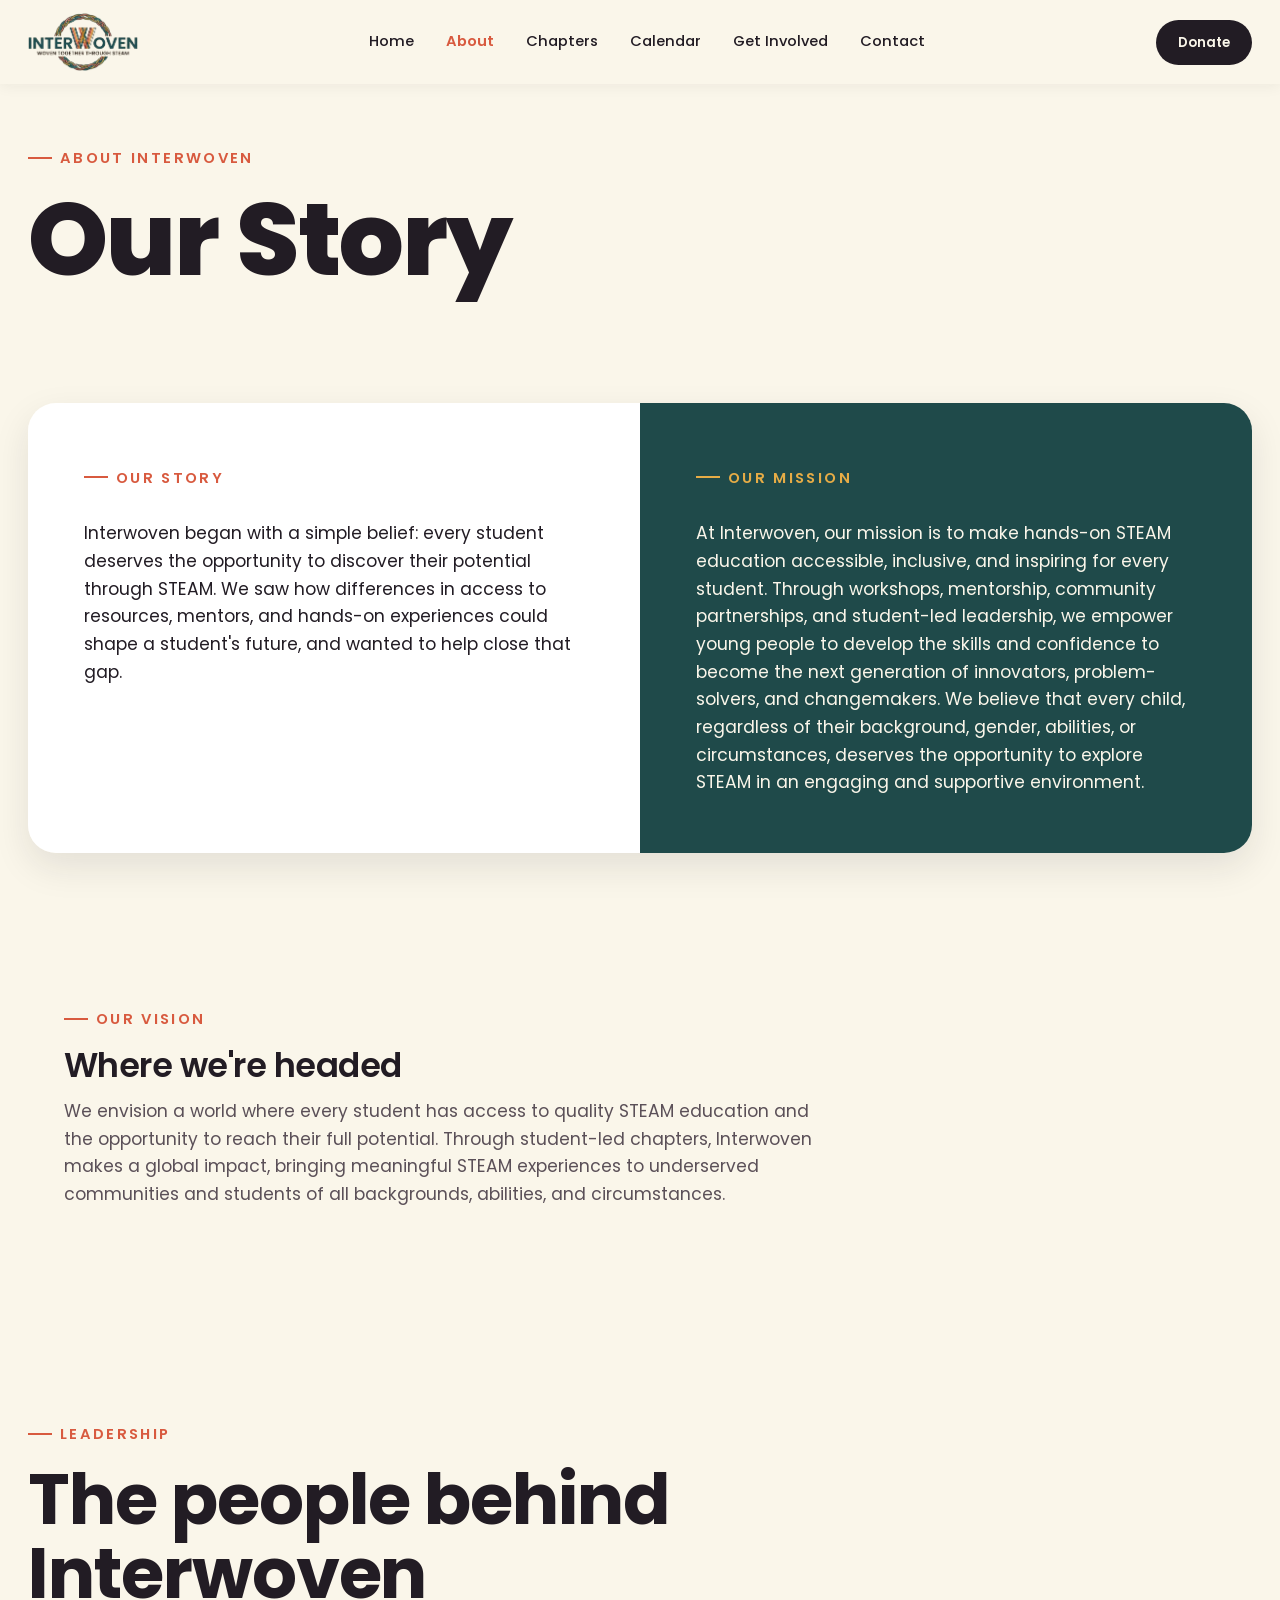
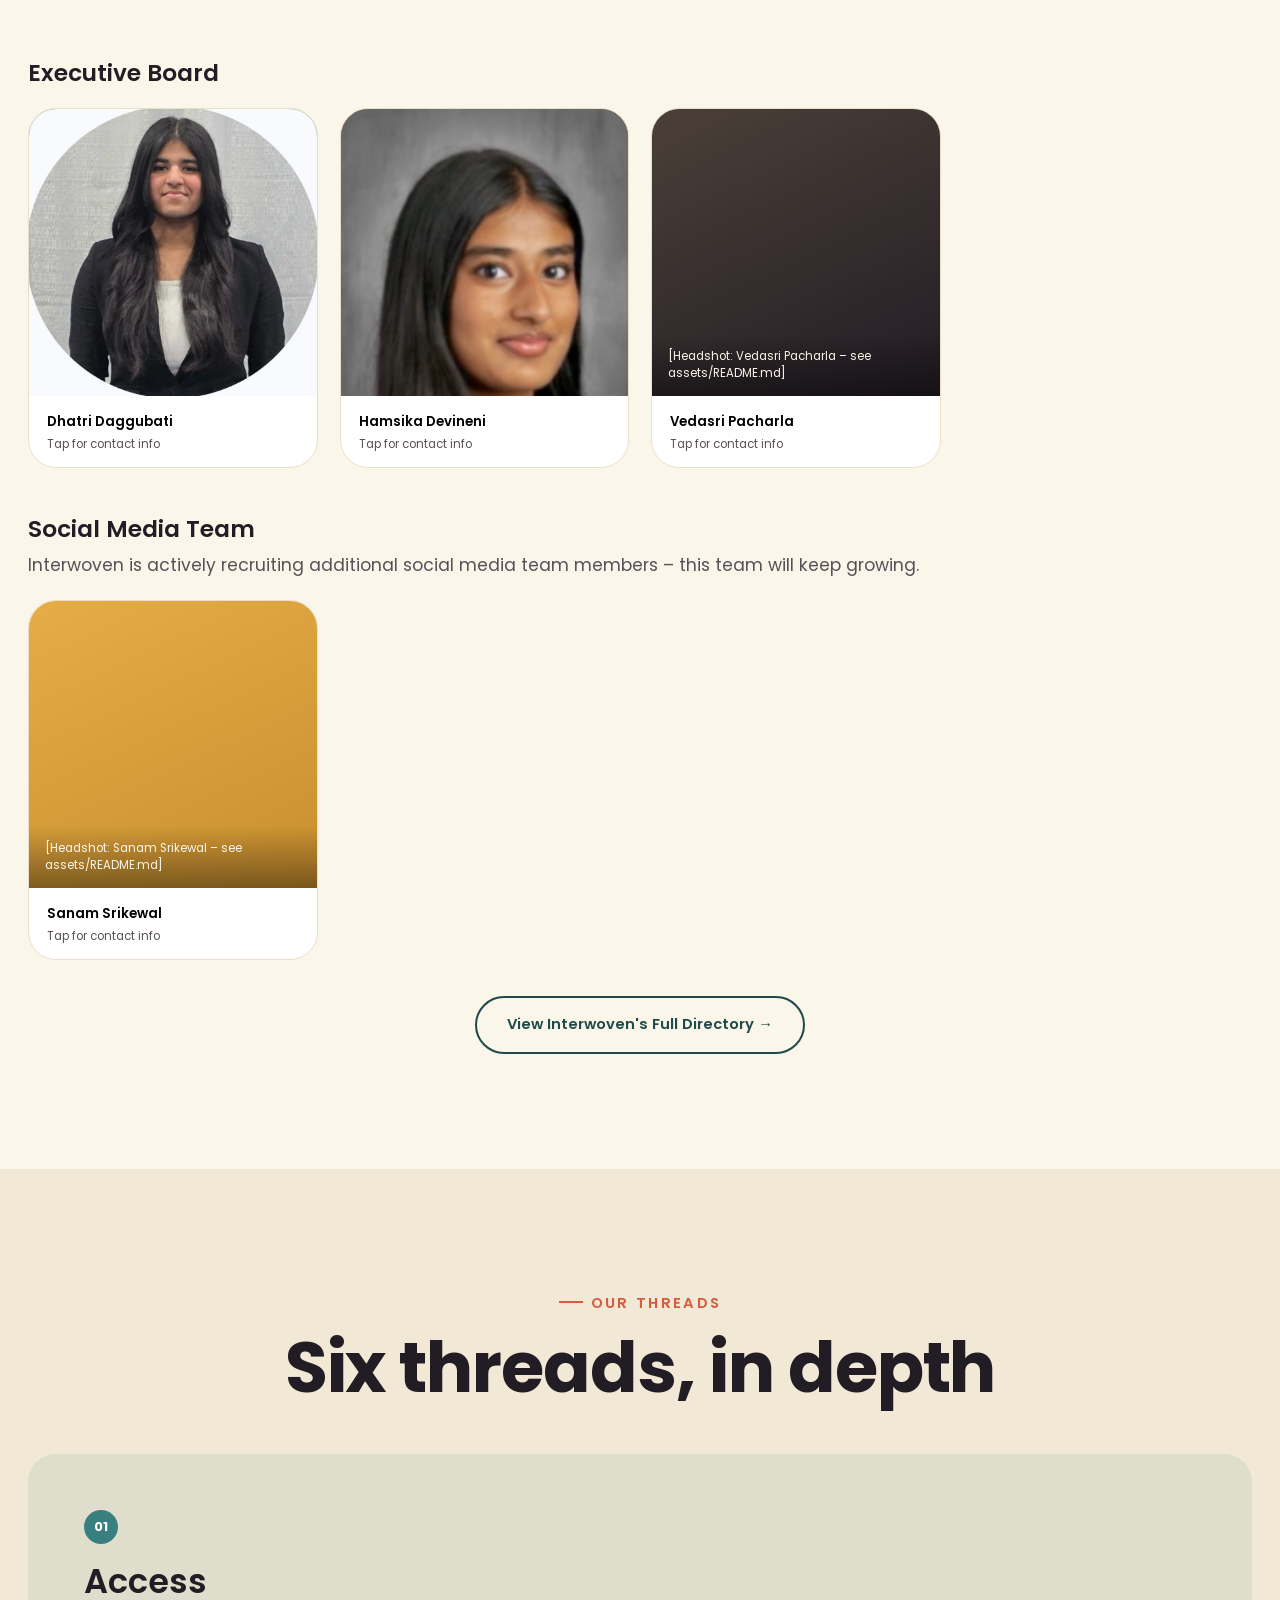
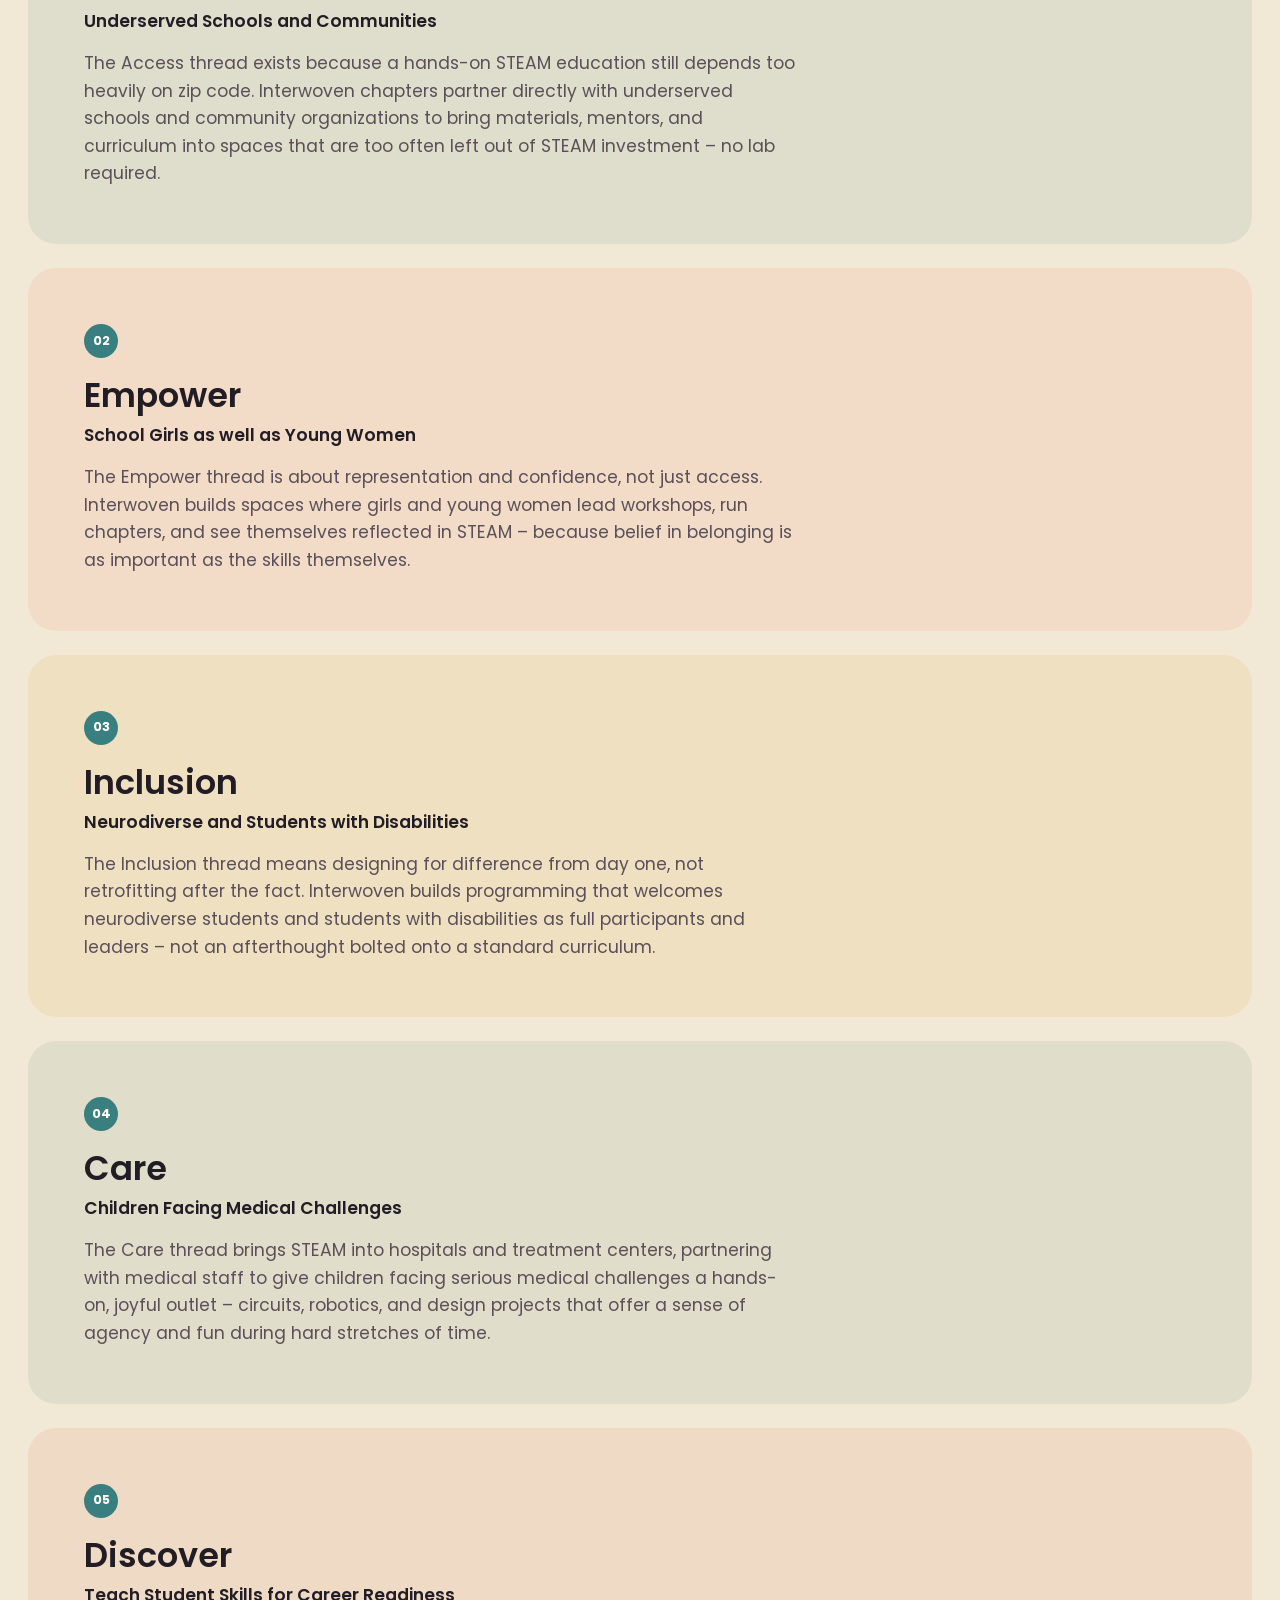
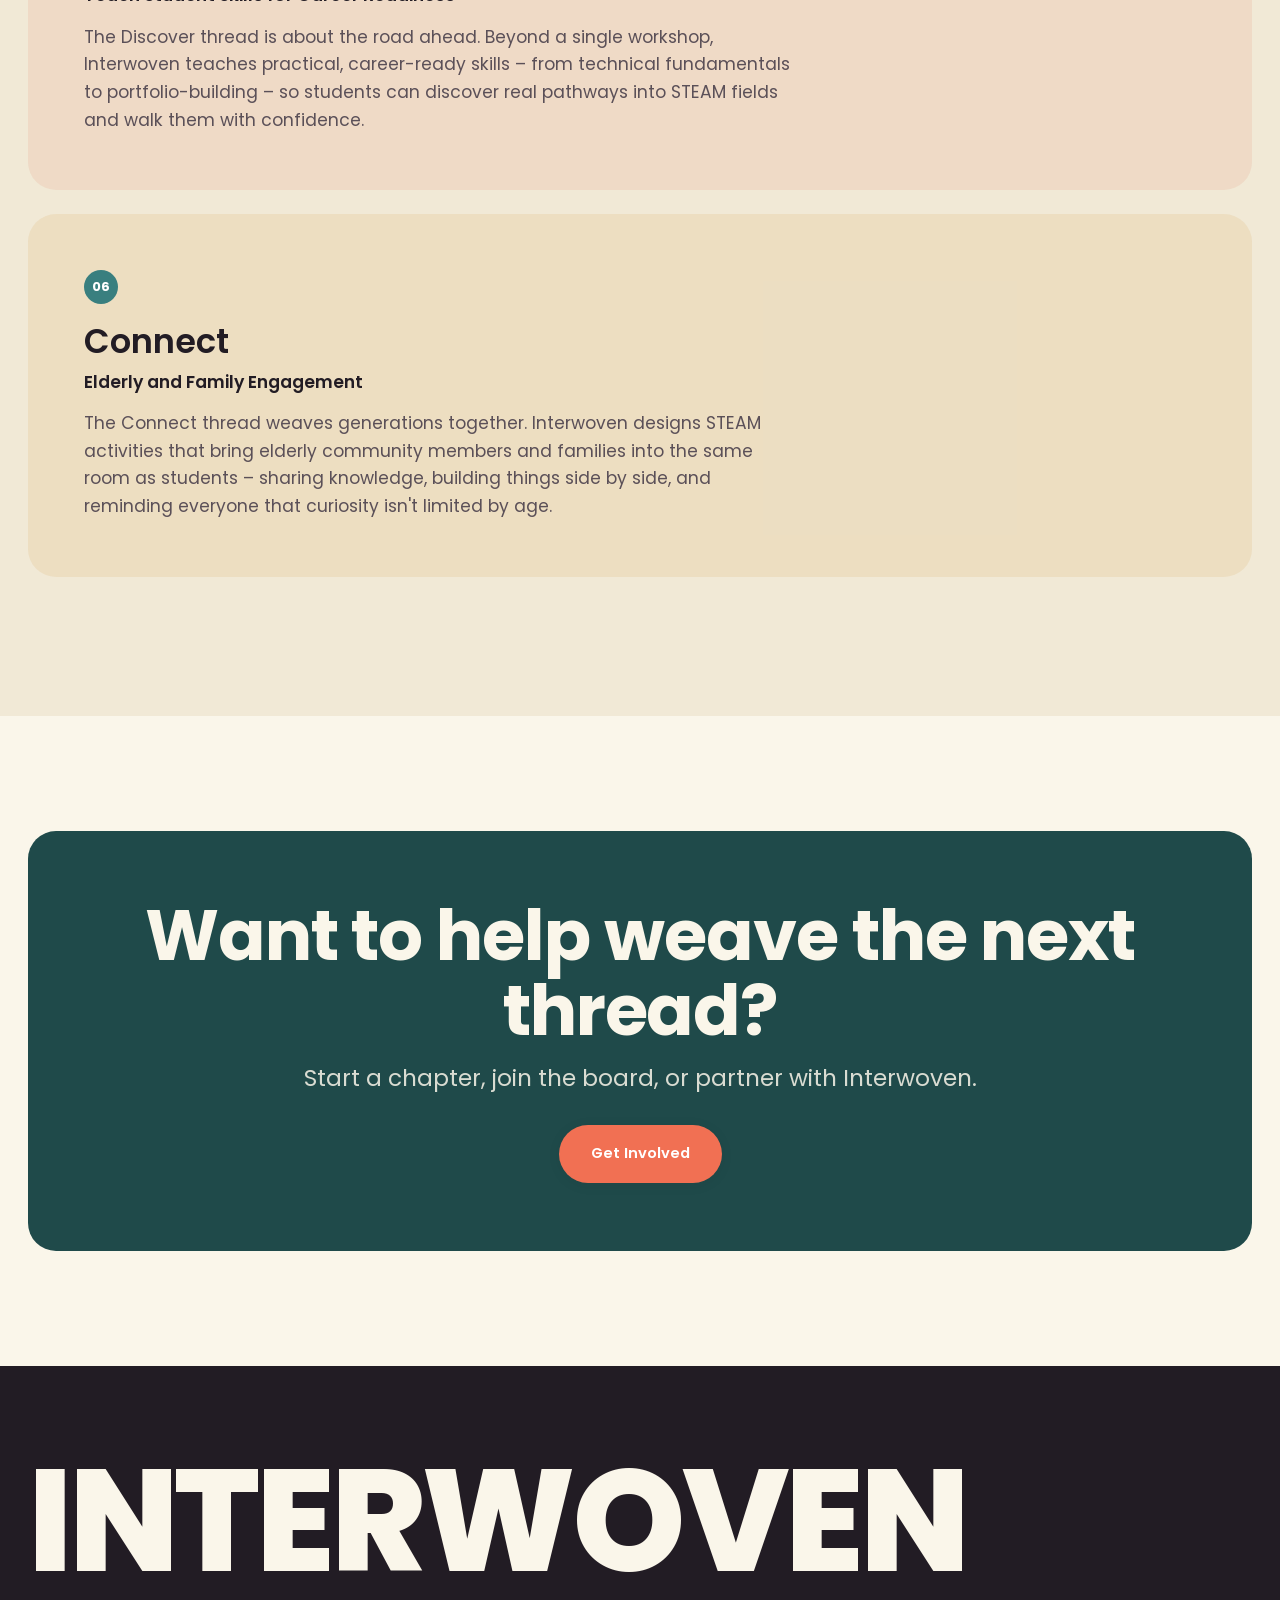
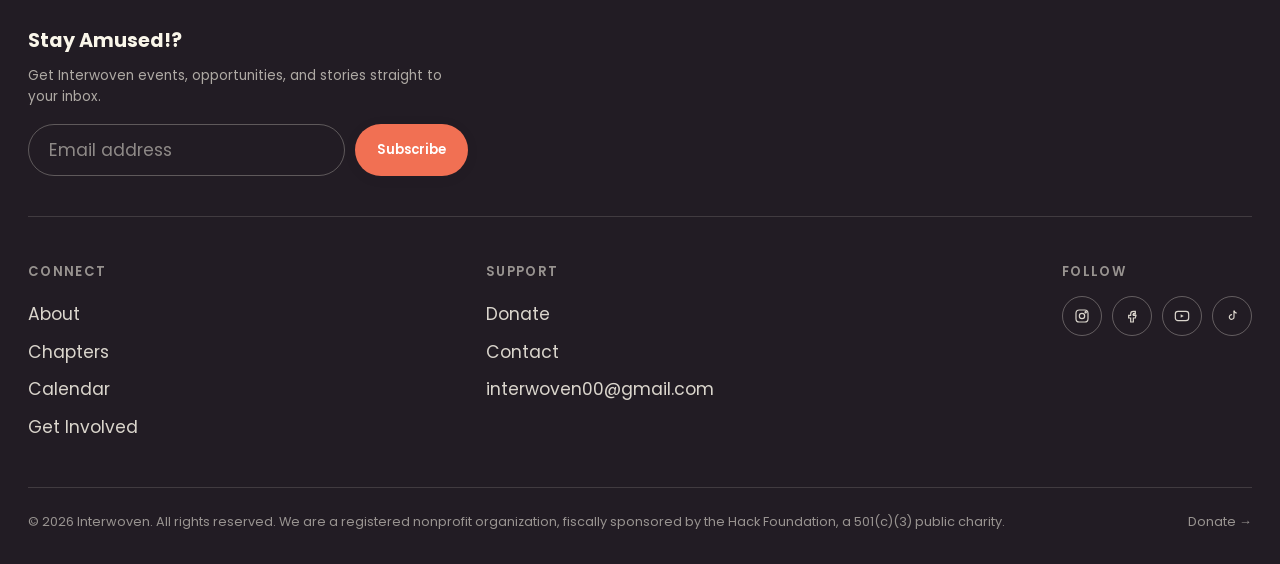
==== about.html @ c4075df2 "En dashes, real headshots, prominent newsletter modal + footer signup, updated copyright/hero/about " ====
<!doctype html>
<html lang="en">
<head>
<meta charset="UTF-8">
<meta name="viewport" content="width=device-width, initial-scale=1">
<title>About – Interwoven</title>
<meta name="description" content="Interwoven's story, mission, vision, executive board, and the six threads that guide our work.">
<meta property="og:title" content="About – Interwoven">
<meta property="og:type" content="website">
<link rel="preconnect" href="https://fonts.googleapis.com">
<link rel="preconnect" href="https://fonts.gstatic.com" crossorigin>
<link href="https://fonts.googleapis.com/css2?family=Poppins:wght@400;500;600;700;800&display=swap" rel="stylesheet">
<link rel="stylesheet" href="css/styles.css">
</head>
<body>
<a class="skip-link" href="#main">Skip to main content</a>

<div class="page-sweep" id="page-sweep" aria-hidden="true"><span class="band"></span><span class="band"></span><span class="band"></span></div>

<header class="site-header is-solid">
  <div class="header-inner">
    <a href="index.html" class="brand" aria-label="Interwoven home">
      <img src="assets/logo-full-sm.png" alt="Interwoven – Woven Together Through STEAM" height="58" width="112">
    </a>
    <nav class="primary-nav" id="primary-nav" aria-label="Primary">
      <a href="index.html">Home</a>
      <a href="about.html">About</a>
      <a href="chapters.html">Chapters</a>
      <a href="calendar.html">Calendar</a>
      <a href="get-involved.html">Get Involved</a>
      <a href="contact.html">Contact</a>
    </nav>
    <div class="header-cta">
      <a href="https://hcb.hackclub.com/donations/start/interwoven" target="_blank" rel="noopener" class="btn btn-donate btn-sm">Donate
        <svg class="trace" viewBox="0 0 100 44" preserveAspectRatio="none" aria-hidden="true"><rect x="1" y="1" width="98" height="42" rx="21"/></svg>
      </a>
      <button class="nav-toggle" aria-label="Toggle menu" aria-expanded="false" aria-controls="primary-nav"><span></span><span></span><span></span></button>
    </div>
  </div>
</header>

<main id="main" style="padding-top:var(--header-h);">

  <section class="section-tight">
    <div class="wrap">
      <span class="eyebrow">About Interwoven</span>
      <h1 class="h1" style="margin-top:16px; max-width:16ch;">Our Story</h1>
    </div>
  </section>

  <section class="section-tight">
    <div class="wrap">
      <div class="split-hero" data-reveal>
        <div class="split-block story">
          <span class="eyebrow">Our Story</span>
          <p style="margin-top:16px;">Interwoven began with a simple belief: every student deserves the opportunity to discover their potential through STEAM. We saw how differences in access to resources, mentors, and hands-on experiences could shape a student's future, and wanted to help close that gap.</p>
        </div>
        <div class="split-block mission">
          <span class="eyebrow">Our Mission</span>
          <p style="margin-top:16px;">At Interwoven, our mission is to make hands-on STEAM education accessible, inclusive, and inspiring for every student. Through workshops, mentorship, community partnerships, and student-led leadership, we empower young people to develop the skills and confidence to become the next generation of innovators, problem-solvers, and changemakers. We believe that every child, regardless of their background, gender, abilities, or circumstances, deserves the opportunity to explore STEAM in an engaging and supportive environment.</p>
        </div>
      </div>
    </div>
  </section>

  <section class="section-tight">
    <div class="wrap">
      <div class="card" style="padding:36px; border-radius:var(--r-lg);" data-reveal>
        <span class="eyebrow">Our Vision</span>
        <h2 class="h3" style="margin-top:14px;">Where we're headed</h2>
        <p class="text-soft" style="margin-top:12px; max-width:70ch;">We envision a world where every student has access to quality STEAM education and the opportunity to reach their full potential. Through student-led chapters, Interwoven makes a global impact, bringing meaningful STEAM experiences to underserved communities and students of all backgrounds, abilities, and circumstances.</p>
      </div>
    </div>
  </section>

  <!-- ============ EXECUTIVE BOARD + SOCIAL MEDIA TEAM ============ -->
  <section class="section">
    <div class="wrap">
      <div class="section-head" data-reveal>
        <span class="eyebrow">Leadership</span>
        <h2 style="margin-top:16px;">The people behind Interwoven</h2>
      </div>

      <h3 class="h4" style="margin-bottom:20px;">Executive Board</h3>
      <div class="board-grid" id="board-grid-exec" data-reveal></div>

      <h3 class="h4" style="margin:48px 0 8px;">Social Media Team</h3>
      <p class="text-soft" style="margin-bottom:20px;">Interwoven is actively recruiting additional social media team members – this team will keep growing.</p>
      <div class="board-grid" id="board-grid-social" data-reveal></div>

      <div class="center" style="margin-top:36px;">
        <a href="directory.html" class="btn btn-secondary">View Interwoven's Full Directory →</a>
      </div>
    </div>
  </section>

  <!-- ============ THREAD DETAILS ============ -->
  <section class="section" style="background:var(--cream-deep);">
    <div class="wrap">
      <div class="section-head center" data-reveal>
        <span class="eyebrow center">Our Threads</span>
        <h2 style="margin-top:16px;">Six threads, in depth</h2>
      </div>
      <div id="thread-details"></div>
    </div>
  </section>

  <section class="section">
    <div class="wrap">
      <div class="cta-band" data-reveal>
        <h2>Want to help weave the next thread?</h2>
        <p class="lede" style="margin:12px auto 28px;">Start a chapter, join the board, or partner with Interwoven.</p>
        <div class="hero-actions">
          <a href="get-involved.html" class="btn btn-primary">Get Involved
            <svg class="trace" viewBox="0 0 170 54" preserveAspectRatio="none" aria-hidden="true"><rect x="1" y="1" width="168" height="52" rx="26"/></svg>
          </a>
        </div>
      </div>
    </div>
  </section>

</main>


<!-- Newsletter modal -->
<div class="newsletter-overlay" id="newsletter-overlay" aria-hidden="true" role="dialog" aria-modal="true" aria-label="Newsletter signup">
  <div class="newsletter-modal">
    <button class="newsletter-modal-close" data-close-newsletter aria-label="Dismiss">&times;</button>
    <span class="eyebrow">Stay in the Thread</span>
    <h3>Get Interwoven updates</h3>
    <p>Events, opportunities, and stories from Interwoven – straight to your inbox.</p>
    <form>
      <label for="newsletter-modal-email" class="visually-hidden">Email address</label>
      <input type="email" id="newsletter-modal-email" placeholder="Email address" required>
      <button type="submit" class="btn btn-primary">Join the Community</button>
    </form>
  </div>
</div>

<footer class="site-footer">
  <div class="wrap">
    <div class="footer-word">INTERWOVEN</div>
        <div class="footer-newsletter">
      <h4>Stay Amused!?</h4>
      <p>Get Interwoven events, opportunities, and stories straight to your inbox.</p>
      <form id="footer-newsletter-form">
        <label for="footer-newsletter-email" class="visually-hidden">Email address</label>
        <input type="email" id="footer-newsletter-email" placeholder="Email address" required>
        <button type="submit" class="btn btn-primary btn-sm">Subscribe</button>
      </form>
    </div>
    <div class="footer-row">
      <div class="footer-col">
        <h4>Connect</h4>
        <a href="about.html">About</a>
        <a href="chapters.html">Chapters</a>
        <a href="calendar.html">Calendar</a>
        <a href="get-involved.html">Get Involved</a>
      </div>
      <div class="footer-col">
        <h4>Support</h4>
        <a href="https://hcb.hackclub.com/donations/start/interwoven" target="_blank" rel="noopener">Donate</a>
        <a href="contact.html">Contact</a>
        <a href="mailto:interwoven00@gmail.com">interwoven00@gmail.com</a>
      </div>
      <div class="footer-col">
        <h4>Follow</h4>
        <div class="social-row">
          <a href="https://instagram.com/interwoven0" target="_blank" rel="noopener" aria-label="Instagram"><svg width="16" height="16" viewBox="0 0 24 24" fill="none" stroke="currentColor" stroke-width="1.8"><rect x="3" y="3" width="18" height="18" rx="5"/><circle cx="12" cy="12" r="4"/><circle cx="17.5" cy="6.5" r="1"/></svg></a>
          <a href="https://facebook.com/interwoven0" target="_blank" rel="noopener" aria-label="Facebook"><svg width="16" height="16" viewBox="0 0 24 24" fill="none" stroke="currentColor" stroke-width="1.8"><path d="M14 9h3V5h-3a4 4 0 0 0-4 4v2H7v4h3v6h4v-6h3l1-4h-4V9a1 1 0 0 1 1-1z"/></svg></a>
          <a href="https://www.youtube.com/@Interwoven-steam" target="_blank" rel="noopener" aria-label="YouTube"><svg width="16" height="16" viewBox="0 0 24 24" fill="none" stroke="currentColor" stroke-width="1.8"><rect x="2" y="5" width="20" height="14" rx="4"/><path d="M10 9.5v5l4.5-2.5z" fill="currentColor" stroke="none"/></svg></a>
          <a href="https://www.tiktok.com/@interwoven6" target="_blank" rel="noopener" aria-label="TikTok"><svg width="16" height="16" viewBox="0 0 24 24" fill="none" stroke="currentColor" stroke-width="1.8"><path d="M15 4v9.5a3.5 3.5 0 1 1-3-3.46"/><path d="M15 4c.3 2 1.6 3.4 4 3.7"/></svg></a>
        </div>
      </div>
    </div>
    <div class="footer-bottom">
      <span>&copy; <span data-year></span> Interwoven. All rights reserved. We are a registered nonprofit organization, fiscally sponsored by the Hack Foundation, a 501(c)(3) public charity.</span>
      <a href="https://hcb.hackclub.com/donations/start/interwoven" target="_blank" rel="noopener">Donate →</a>
    </div>
  </div>
</footer>

<script src="data/board.js"></script>
<script src="data/threads.js"></script>
<script src="js/main.js"></script>
<script src="js/about.js"></script>
</body>
</html>
---- css/styles.css ----
/* =========================================================
   INTERWOVEN – DESIGN SYSTEM
   "Woven Together Through STEAM"
   Palette matched directly to the official logo (teal / coral /
   amber / cream) – see /assets/logo-full.png.
   ========================================================= */

:root{
  /* ---- Brand (sampled from the real logo / brand guidelines) ---- */
  --cream:        #FAF6EA;
  --cream-deep:   #F1E9D6;
  --coral:        #F17053;
  --coral-deep:   #D85A3F;
  --amber:        #E6AC46;
  --amber-deep:   #C98F2E;
  --teal:         #397F7F;
  --teal-deep:    #1F4A4A;

  /* near-black warm plum ink – nods to "dark plum typography" while
     staying rooted in the real brand's warm neutrals */
  --ink:          #221C24;
  --ink-soft:     #5B5058;
  --white:        #FFFFFF;

  /* semantic */
  --bg:           var(--cream);
  --surface:      var(--white);
  --text:         var(--ink);
  --text-soft:    var(--ink-soft);
  --border:       #E9DFC8;

  /* thread colors, in draw order */
  --thread-1: var(--teal);
  --thread-2: var(--coral);
  --thread-3: var(--amber);

  /* type */
  --font-display: 'Poppins', -apple-system, BlinkMacSystemFont, 'Segoe UI', sans-serif;
  --font-body:    'Poppins', -apple-system, BlinkMacSystemFont, 'Segoe UI', sans-serif;

  --step--1: clamp(0.85rem, 0.82rem + 0.15vw, 0.92rem);
  --step-0:  clamp(1rem, 0.96rem + 0.2vw, 1.08rem);
  --step-1:  clamp(1.2rem, 1.1rem + 0.5vw, 1.45rem);
  --step-2:  clamp(1.55rem, 1.35rem + 1vw, 2.1rem);
  --step-3:  clamp(2rem, 1.6rem + 2vw, 3rem);
  --step-4:  clamp(2.6rem, 1.9rem + 3.4vw, 4.4rem);
  --step-5:  clamp(3.2rem, 2rem + 5.6vw, 6.4rem);

  --r-sm: 12px;
  --r-md: 20px;
  --r-lg: 28px;
  --r-pill: 999px;

  --shadow-sm: 0 2px 14px rgba(34,28,36,0.06);
  --shadow-md: 0 14px 36px rgba(34,28,36,0.10);
  --shadow-lg: 0 24px 60px rgba(34,28,36,0.16);

  --ease: cubic-bezier(.22,.68,0,1);
  --dur-fast: 180ms;
  --dur: 360ms;
  --dur-slow: 700ms;

  --header-h: 84px;
}

@media (prefers-reduced-motion: reduce){
  *, *::before, *::after{
    animation-duration: 0.001ms !important;
    animation-iteration-count: 1 !important;
    transition-duration: 0.001ms !important;
    scroll-behavior: auto !important;
  }
}

/* ---------- Reset ---------- */
*, *::before, *::after{ box-sizing: border-box; }
html{ scroll-behavior: smooth; scroll-padding-top: calc(var(--header-h) + 18px); }
body{
  margin: 0;
  background: var(--bg);
  color: var(--text);
  font-family: var(--font-body);
  font-size: var(--step-0);
  line-height: 1.6;
  -webkit-font-smoothing: antialiased;
  overflow-x: hidden;
}
img{ max-width: 100%; display: block; }
ul, ol{ margin: 0; padding: 0; list-style: none; }
a{ color: inherit; text-decoration: none; }
button{ font-family: inherit; cursor: pointer; }
input, select, textarea{ font-family: inherit; font-size: inherit; }
h1,h2,h3,h4,h5,p,figure{ margin: 0; }

:focus-visible{ outline: 3px solid var(--teal); outline-offset: 3px; border-radius: 4px; }
.skip-link{
  position: absolute; left: 12px; top: -60px;
  background: var(--ink); color: var(--cream);
  padding: 10px 16px; border-radius: var(--r-sm);
  z-index: 999; transition: top var(--dur-fast) var(--ease);
}
.skip-link:focus{ top: 12px; }

/* ---------- Layout ---------- */
.wrap{ width: 100%; max-width: 1280px; margin-inline: auto; padding-inline: 28px; }
.section{ padding: clamp(64px, 9vw, 128px) 0; position: relative; }
.section-tight{ padding: clamp(32px, 5vw, 56px) 0; position: relative; }

.grid{ display: grid; gap: 28px; }
.grid-2{ grid-template-columns: repeat(2, 1fr); }
.grid-3{ grid-template-columns: repeat(3, 1fr); }
@media (max-width: 900px){ .grid-3{ grid-template-columns: repeat(2, 1fr); } }
@media (max-width: 640px){ .grid-2, .grid-3{ grid-template-columns: 1fr; } }

.eyebrow{
  display: inline-flex; align-items: flex-start; gap: 8px;
  font-size: var(--step--1); font-weight: 600; letter-spacing: 0.16em;
  text-transform: uppercase; color: var(--coral-deep);
  text-align: left;
}
.eyebrow::before{ content:""; width: 24px; height: 2px; background: currentColor; margin-top: 0.65em; flex-shrink: 0; }
.eyebrow.center{ justify-content: center; }

h1,.h1{ font-family: var(--font-display); font-weight: 800; font-size: var(--step-5); line-height: 1.02; letter-spacing: -0.02em; color: var(--ink); }
h2,.h2{ font-family: var(--font-display); font-weight: 700; font-size: var(--step-4); line-height: 1.06; letter-spacing: -0.015em; }
h3,.h3{ font-family: var(--font-display); font-weight: 600; font-size: var(--step-2); line-height: 1.2; }
h4,.h4{ font-family: var(--font-display); font-weight: 600; font-size: var(--step-1); }
.lede{ font-size: var(--step-1); color: var(--text-soft); max-width: 62ch; }
.text-soft{ color: var(--text-soft); }
.center{ text-align: center; }
.section-head{ max-width: 720px; margin-bottom: 48px; }
.section-head.center{ margin-inline: auto; }

/* ---------- Buttons (with thread-trace hover) ---------- */
.btn{
  position: relative;
  display: inline-flex; align-items: center; justify-content: center; gap: 10px;
  font-family: var(--font-display); font-weight: 600; font-size: var(--step--1);
  padding: 15px 30px; border-radius: var(--r-pill);
  border: 2px solid transparent;
  transition: transform var(--dur-fast) var(--ease), box-shadow var(--dur-fast) var(--ease), background var(--dur-fast) var(--ease), color var(--dur-fast) var(--ease);
  isolation: isolate;
  overflow: visible;
}
.btn:hover{ transform: translateY(-2px); }
.btn svg.trace{
  position: absolute; inset: -6px; width: calc(100% + 12px); height: calc(100% + 12px);
  pointer-events: none; z-index: -1;
}
.btn svg.trace rect{
  fill: none; stroke-width: 2;
  /* dasharray must exceed the longest button's rect perimeter so the
     whole outline sits in a single dash (visible) / gap (hidden) run */
  stroke-dasharray: 520; stroke-dashoffset: 520;
  transition: stroke-dashoffset var(--dur-slow) var(--ease);
}
.btn:hover svg.trace rect{ stroke-dashoffset: 0; }

.btn-primary{ background: var(--coral); color: var(--white); box-shadow: var(--shadow-sm); }
.btn-primary:hover{ background: var(--coral-deep); box-shadow: var(--shadow-md); }
.btn-primary svg.trace rect{ stroke: var(--amber); }

.btn-secondary{ background: transparent; color: var(--teal-deep); border-color: var(--teal-deep); }
.btn-secondary:hover{ background: var(--teal-deep); color: var(--cream); }
.btn-secondary svg.trace rect{ stroke: var(--coral); }

.btn-donate{ background: var(--ink); color: var(--cream); }
.btn-donate:hover{ background: #0f0c10; box-shadow: var(--shadow-md); }
.btn-donate svg.trace rect{ stroke: var(--amber); }

.btn-ghost{ background: transparent; color: var(--ink); border-color: var(--ink); }
.btn-ghost:hover{ background: var(--ink); color: var(--cream); }
.btn-sm{ padding: 10px 20px; font-size: 0.82rem; }

/* ---------- Header / Nav ---------- */
.site-header{
  position: fixed; top: 0; left: 0; right: 0; z-index: 200;
  height: var(--header-h);
  display: flex; align-items: center;
  background: transparent;
  transition: background var(--dur) var(--ease), box-shadow var(--dur) var(--ease), backdrop-filter var(--dur) var(--ease);
}
.site-header.is-solid{
  background: rgba(250,246,234,0.92);
  backdrop-filter: blur(10px);
  box-shadow: var(--shadow-sm);
}
.header-inner{
  width: 100%; max-width: 1280px; margin-inline: auto; padding-inline: 28px;
  display: flex; align-items: center; justify-content: space-between; gap: 24px;
}
.brand{ display: flex; align-items: center; gap: 12px; }
.brand img{ height: 58px; width: auto; }
.brand .brand-word{ display: none; }
@media (max-width: 480px){ .brand img{ height: 46px; } }

.primary-nav{ display: flex; align-items: center; gap: 2px; }
.primary-nav a{
  position: relative;
  font-size: 0.92rem; font-weight: 500; padding: 10px 15px; border-radius: var(--r-pill);
  color: var(--ink); transition: color var(--dur-fast) var(--ease), background var(--dur-fast) var(--ease);
}
.site-header:not(.is-solid) .primary-nav a{ color: var(--ink); }
.primary-nav a:hover{ background: rgba(34,28,36,0.06); color: var(--coral-deep); }
.primary-nav a[aria-current="page"]{ color: var(--coral-deep); font-weight: 600; }
.header-cta{ display: flex; align-items: center; gap: 10px; }

.nav-toggle{
  display: none; width: 46px; height: 46px; border-radius: var(--r-sm);
  border: 1.5px solid var(--ink); background: transparent;
  align-items: center; justify-content: center; flex-direction: column; gap: 5px;
}
.nav-toggle span{ width: 20px; height: 2px; background: var(--ink); border-radius: 2px; transition: transform var(--dur) var(--ease), opacity var(--dur) var(--ease); }
.nav-toggle[aria-expanded="true"] span:nth-child(1){ transform: translateY(7px) rotate(45deg); }
.nav-toggle[aria-expanded="true"] span:nth-child(2){ opacity: 0; }
.nav-toggle[aria-expanded="true"] span:nth-child(3){ transform: translateY(-7px) rotate(-45deg); }

@media (max-width: 980px){
  .primary-nav{
    position: fixed; inset: var(--header-h) 0 0 0; background: var(--cream);
    flex-direction: column; align-items: stretch; padding: 10px 20px;
    transform: translateY(-14px); opacity: 0; visibility: hidden;
    transition: opacity var(--dur) var(--ease), transform var(--dur) var(--ease), visibility var(--dur);
    overflow-y: auto;
  }
  .primary-nav.is-open{ opacity: 1; transform: translateY(0); visibility: visible; }
  .primary-nav a{ padding: 18px 6px; font-size: 1.15rem; border-bottom: 1px solid var(--border); border-radius: 0; }
  .header-cta .btn-secondary{ display: none; }
  .nav-toggle{ display: inline-flex; }
}

/* ---------- Thread system ---------- */
.thread-canvas{ position: absolute; inset: 0; width: 100%; height: 100%; overflow: visible; pointer-events: none; }
.thread-path{ fill: none; stroke-linecap: round; stroke-linejoin: round; }
.thread-path.t1{ stroke: var(--thread-1); }
.thread-path.t2{ stroke: var(--thread-2); }
.thread-path.t3{ stroke: var(--thread-3); }

.thread-node{
  fill: var(--cream); stroke-width: 3; transition: r var(--dur) var(--ease), fill var(--dur) var(--ease);
}

@media (max-width: 720px){
  .thread-canvas.simplify-mobile{ display: none; }
}

/* Cursor-reactive glow: a brighter duplicate of the thread, revealed
   only within a soft radius around the pointer via CSS mask. */
.glow-layer{
  opacity: 0;
  transition: opacity var(--dur) var(--ease);
  -webkit-mask-image: radial-gradient(140px at var(--mx, 50%) var(--my, 50%), black 0%, transparent 72%);
  mask-image: radial-gradient(140px at var(--mx, 50%) var(--my, 50%), black 0%, transparent 72%);
}
.glow-layer .thread-path{ stroke-width: 5; filter: brightness(1.25); }

/* ---------- Hero ---------- */
.hero{
  position: relative;
  min-height: 100svh;
  display: flex; align-items: center; justify-content: center;
  padding-top: var(--header-h);
  overflow: hidden;
  text-align: center;
}
.hero-inner{ position: relative; z-index: 2; max-width: 900px; margin-inline: auto; padding: 40px 28px; }
.hero .eyebrow{ justify-content: center; margin-bottom: 22px; text-align: center; }
.hero h1{ margin-bottom: 22px; }
.hero .lede{ margin: 0 auto 36px; }
.hero-actions{ display: flex; gap: 16px; justify-content: center; flex-wrap: wrap; }
.hero-shapes{ position: absolute; inset: 0; z-index: 1; }
.hero-blob{
  position: absolute; border-radius: 50%; filter: blur(60px); opacity: 0.35;
}

/* ---------- Impact counters ---------- */
.impact{ position: relative; }
.impact-row{
  display: grid; grid-template-columns: repeat(3, 1fr); gap: 24px;
  position: relative; z-index: 2;
}
@media (max-width: 720px){ .impact-row{ grid-template-columns: 1fr; gap: 44px; } }
.impact-item{ text-align: center; }
.impact-number{
  font-family: var(--font-display); font-weight: 800; font-size: clamp(2.6rem, 3vw + 1.5rem, 4.6rem);
  color: var(--teal-deep); line-height: 1;
}
.impact-label{ margin-top: 10px; font-weight: 600; color: var(--text-soft); letter-spacing: 0.02em; }
.impact-thread{ position: absolute; top: 50%; left: 0; width: 100%; height: 80px; transform: translateY(-50%); z-index: 1; }

/* ---------- Our Threads ---------- */
.threads-wrap{ position: relative; }
.threads-track{ position: relative; z-index: 2; display: grid; gap: 28px; grid-template-columns: repeat(3, 1fr); }
@media (max-width: 900px){ .threads-track{ grid-template-columns: repeat(2, 1fr); } }
@media (max-width: 620px){ .threads-track{ grid-template-columns: 1fr; } }
.thread-card{
  position: relative;
  background: var(--surface); border-radius: var(--r-lg); padding: 30px 26px;
  border: 1px solid var(--border);
  transition: transform var(--dur) var(--ease), box-shadow var(--dur) var(--ease);
}
.thread-card:hover, .thread-card:focus-within{
  transform: translateY(-8px) scale(1.02);
  box-shadow: var(--shadow-lg);
}
.thread-card .num{
  font-family: var(--font-display); font-weight: 700; font-size: 0.78rem;
  color: var(--white); background: var(--teal); width: 30px; height: 30px; border-radius: 50%;
  display: inline-flex; align-items: center; justify-content: center; margin-bottom: 16px;
}
.thread-card:nth-child(2) .num{ background: var(--coral); }
.thread-card:nth-child(3) .num{ background: var(--amber); }
.thread-card:nth-child(4) .num{ background: var(--teal-deep); }
.thread-card:nth-child(5) .num{ background: var(--coral-deep); }
.thread-card:nth-child(6) .num{ background: var(--amber-deep); }
.thread-card h3{ margin-bottom: 8px; }
.thread-card p{ color: var(--text-soft); margin-bottom: 18px; }
.thread-card .learn-more{
  font-weight: 600; font-size: 0.86rem; color: var(--coral-deep);
  display: inline-flex; align-items: center; gap: 6px;
  transition: gap var(--dur-fast) var(--ease);
}
.thread-card:hover .learn-more{ gap: 10px; }

/* ---------- Podcast (editorial card, no image) ---------- */
.podcast-card{
  background: var(--surface); border-radius: var(--r-lg); overflow: hidden;
  border: 1px solid var(--border); box-shadow: var(--shadow-md);
  padding: clamp(40px,7vw,72px);
  display: flex; flex-direction: column; gap: 20px;
  position: relative;
}
.podcast-card::before{
  content:""; position: absolute; top: 0; left: 0; right: 0; height: 4px;
  background: linear-gradient(90deg, var(--teal), var(--coral), var(--amber));
}
.podcast-ep{ font-weight: 700; color: var(--coral-deep); letter-spacing: 0.06em; text-transform: uppercase; font-size: 0.8rem; margin-top: 6px; }
.podcast-card h3{ font-size: var(--step-1); }
.podcast-card p{ max-width: 62ch; line-height: 1.7; }

/* ---------- Testimonial thread carousel ---------- */
.testi-wrap{ position: relative; max-width: 760px; margin-inline: auto; }
.testi-track{ position: relative; overflow: hidden; }
.testi-slide{
  display: none; text-align: center; padding: 12px 8px 0;
}
.testi-slide.is-active{ display: block; }
.testi-quote{ font-family: var(--font-display); font-weight: 500; font-size: var(--step-2); line-height: 1.35; color: var(--ink); }
.testi-quote::before{ content: "\201C"; color: var(--coral); }
.testi-quote::after{ content: "\201D"; color: var(--coral); }
.testi-meta{ margin-top: 20px; font-weight: 600; color: var(--teal-deep); }
.testi-role{ color: var(--text-soft); font-size: 0.88rem; }
.testi-controls{ display: flex; align-items: center; justify-content: center; gap: 18px; margin-top: 32px; }
.testi-dots{ display: flex; gap: 8px; }
.testi-dots button{
  width: 9px; height: 9px; border-radius: 50%; background: var(--border); border: none; padding: 0;
  transition: background var(--dur-fast) var(--ease), transform var(--dur-fast) var(--ease);
}
.testi-dots button[aria-current="true"]{ background: var(--coral); transform: scale(1.25); }
.icon-btn{
  width: 44px; height: 44px; border-radius: 50%; border: 1.5px solid var(--border);
  background: var(--surface); display: flex; align-items: center; justify-content: center;
  transition: border-color var(--dur-fast) var(--ease), background var(--dur-fast) var(--ease);
}
.icon-btn:hover{ border-color: var(--teal-deep); background: var(--cream-deep); }

/* ---------- Newsletter popup (prominent, centered modal) ---------- */
.newsletter-overlay{
  position: fixed; inset: 0; z-index: 500;
  background: rgba(34,28,36,0.6);
  display: flex; align-items: center; justify-content: center;
  padding: 20px;
  opacity: 0; visibility: hidden;
  transition: opacity var(--dur) var(--ease), visibility var(--dur);
}
.newsletter-overlay.is-open{ opacity: 1; visibility: visible; }
.newsletter-modal{
  background: var(--surface); border-radius: var(--r-lg);
  max-width: 460px; width: 100%; padding: 48px 40px 40px;
  position: relative; text-align: center;
  box-shadow: var(--shadow-lg);
  transform: translateY(18px) scale(0.96);
  transition: transform var(--dur) var(--ease);
}
.newsletter-overlay.is-open .newsletter-modal{ transform: translateY(0) scale(1); }
.newsletter-modal::before{
  content:""; position: absolute; top: 0; left: 28px; right: 28px; height: 5px;
  background: linear-gradient(90deg, var(--teal), var(--coral), var(--amber));
  border-radius: 0 0 5px 5px;
}
.newsletter-modal-close{
  position: absolute; top: 14px; right: 16px; width: 36px; height: 36px; border-radius: 50%;
  border: none; background: transparent; font-size: 1.3rem; color: var(--text-soft); line-height: 1;
}
.newsletter-modal-close:hover{ background: var(--cream-deep); }
.newsletter-modal .eyebrow{ justify-content: center; margin-bottom: 14px; }
.newsletter-modal h3{ font-size: var(--step-2); }
.newsletter-modal p{ color: var(--text-soft); margin-top: 12px; }
.newsletter-modal form{ display: flex; flex-direction: column; gap: 12px; margin-top: 26px; }
.newsletter-modal input{
  border: 1.5px solid var(--border); border-radius: var(--r-pill);
  padding: 15px 20px; background: var(--cream); color: var(--text); text-align: center; font-size: 1rem;
}
.newsletter-modal input:focus{ border-color: var(--teal); }
.newsletter-modal button{ padding: 15px 20px; }

/* ---------- Footer newsletter mini-section ---------- */
.footer-newsletter{ margin-bottom: 44px; padding-bottom: 40px; border-bottom: 1px solid rgba(250,246,234,0.14); }
.footer-newsletter h4{ color: var(--cream); font-size: 1.2rem; margin-bottom: 8px; font-family: var(--font-display); font-weight: 700; }
.footer-newsletter p{ color: rgba(250,246,234,0.65); font-size: 0.85rem; margin-bottom: 16px; max-width: 46ch; }
.footer-newsletter form{ display: flex; gap: 10px; max-width: 440px; flex-wrap: wrap; }
.footer-newsletter input{
  flex: 1 1 220px; border: 1.5px solid rgba(250,246,234,0.28); border-radius: var(--r-pill);
  padding: 12px 20px; background: transparent; color: var(--cream);
  min-width: 0;
}
.footer-newsletter input::placeholder{ color: rgba(250,246,234,0.5); }
.footer-newsletter input:focus{ border-color: var(--amber); outline: none; }
.footer-newsletter button{ flex-shrink: 0; }

/* ---------- Page transition sweep ---------- */
.page-sweep{
  position: fixed; inset: 0; z-index: 900; pointer-events: none;
  display: flex;
}
.page-sweep .band{ flex: 1; background: var(--teal); transform: scaleY(0); transform-origin: bottom; }
.page-sweep .band:nth-child(2){ background: var(--coral); }
.page-sweep .band:nth-child(3){ background: var(--amber); }
.page-sweep.is-active .band{ animation: sweepUp 620ms var(--ease) forwards; }
.page-sweep.is-active .band:nth-child(2){ animation-delay: 40ms; }
.page-sweep.is-active .band:nth-child(3){ animation-delay: 80ms; }
@keyframes sweepUp{
  0%{ transform: scaleY(0); transform-origin: bottom; }
  50%{ transform: scaleY(1); transform-origin: bottom; }
  50.01%{ transform-origin: top; }
  100%{ transform: scaleY(0); transform-origin: top; }
}
@media (prefers-reduced-motion: reduce){
  .page-sweep{ display: none; }
}

/* ---------- Scroll reveal ---------- */
[data-reveal]{ opacity: 0; transform: translateY(26px); transition: opacity var(--dur-slow) var(--ease), transform var(--dur-slow) var(--ease); }
[data-reveal].is-visible{ opacity: 1; transform: translateY(0); }

/* ---------- CTA band ---------- */
.cta-band{
  background: var(--teal-deep); color: var(--cream);
  border-radius: var(--r-lg); padding: clamp(40px,6vw,68px);
  text-align: center; position: relative; overflow: hidden;
}
.cta-band h2{ color: var(--cream); }
.cta-band p{ color: rgba(250,246,234,0.85); }

/* ---------- Footer (editorial) ---------- */
.site-footer{ background: var(--ink); color: var(--cream); padding: 90px 0 32px; position: relative; overflow: hidden; }
.footer-word{
  font-family: var(--font-display); font-weight: 800;
  font-size: clamp(3.2rem, 12vw, 9rem);
  letter-spacing: -0.03em;
  line-height: 0.9;
  color: var(--cream);
  margin-bottom: 40px;
}
.footer-row{ display: flex; justify-content: space-between; gap: 32px; flex-wrap: wrap; padding-bottom: 40px; border-bottom: 1px solid rgba(250,246,234,0.14); }
.footer-col h4{ font-size: 0.82rem; text-transform: uppercase; letter-spacing: 0.1em; color: rgba(250,246,234,0.55); margin-bottom: 14px; }
.footer-col a{ display: block; padding: 5px 0; color: rgba(250,246,234,0.85); transition: color var(--dur-fast); }
.footer-col a:hover{ color: var(--amber); }
.social-row{ display: flex; gap: 10px; margin-top: 6px; }
.social-row a{
  width: 40px; height: 40px; border-radius: 50%; border: 1.5px solid rgba(250,246,234,0.3);
  display: flex; align-items: center; justify-content: center;
}
.social-row a:hover{ border-color: var(--amber); background: rgba(230,172,70,0.14); }
.footer-bottom{
  padding-top: 24px; display: flex; justify-content: space-between; flex-wrap: wrap; gap: 10px;
  font-size: 0.8rem; color: rgba(250,246,234,0.55);
}
.footer-bottom a{ color: rgba(250,246,234,0.55); }
.footer-bottom a:hover{ color: var(--cream); }

.visually-hidden{ position: absolute; width: 1px; height: 1px; overflow: hidden; clip: rect(0 0 0 0); white-space: nowrap; }

/* ---------- Split hero (About) ---------- */
.split-hero{ display: grid; grid-template-columns: 1fr 1fr; gap: 0; border-radius: var(--r-lg); overflow: hidden; box-shadow: var(--shadow-md); }
@media (max-width: 820px){ .split-hero{ grid-template-columns: 1fr; } }
.split-block{ padding: clamp(32px,5vw,56px); }
.split-block.story{ background: var(--surface); }
.split-block.mission{ background: var(--teal-deep); color: var(--cream); }
.split-block.mission h3, .split-block.mission p{ color: var(--cream); }
.split-block .eyebrow{ margin-bottom: 14px; }
.split-block.mission .eyebrow{ color: var(--amber); }

/* ---------- Executive board ---------- */
.board-grid{ display: grid; grid-template-columns: repeat(4, 1fr); gap: 22px; align-items: start; }
@media (max-width: 900px){ .board-grid{ grid-template-columns: repeat(2, 1fr); } }
@media (max-width: 560px){ .board-grid{ grid-template-columns: 1fr; } }
.board-card{
  position: relative;
  background: var(--surface); border-radius: var(--r-lg); overflow: hidden;
  border: 1px solid var(--border); cursor: pointer;
  text-align: left; width: 100%; padding: 0;
}
.board-photo{
  aspect-ratio: 1; display: flex; align-items: flex-end;
  background: linear-gradient(155deg, var(--teal) 0%, var(--teal-deep) 100%);
  position: relative; overflow: hidden;
}
.board-photo.tone-coral{ background: linear-gradient(155deg, var(--coral) 0%, var(--coral-deep) 100%); }
.board-photo.tone-amber{ background: linear-gradient(155deg, var(--amber) 0%, var(--amber-deep) 100%); }
.board-photo.tone-ink{ background: linear-gradient(155deg, #4b4038 0%, var(--ink) 100%); }
.board-photo span{ padding: 14px 16px; color: var(--cream); font-size: 0.72rem; background: linear-gradient(to top, rgba(0,0,0,0.4), transparent); width: 100%; }
.board-photo img{ position: absolute; inset: 0; width: 100%; height: 100%; object-fit: cover; object-position: center top; }
.board-name{ padding: 16px 18px 4px; font-family: var(--font-display); font-weight: 600; }
.board-detail{
  max-height: 0; overflow: hidden;
  transition: max-height var(--dur) var(--ease);
  padding: 0 18px;
}
.board-card:hover .board-detail, .board-card:focus-visible .board-detail, .board-card[aria-expanded="true"] .board-detail{
  max-height: 120px;
}
.board-detail .inner{ padding-bottom: 16px; font-size: 0.85rem; color: var(--text-soft); }
.board-detail a{ color: var(--teal-deep); font-weight: 600; }
.board-card .toggle-hint{ padding: 0 18px 14px; font-size: 0.72rem; color: var(--text-soft); }

/* ---------- Thread detail sections (About) ---------- */
.thread-detail{
  border-radius: var(--r-lg); padding: clamp(32px,5vw,56px); margin-bottom: 24px;
  scroll-margin-top: calc(var(--header-h) + 24px);
}
.thread-detail:nth-child(6n+1){ background: rgba(57,127,127,0.10); }
.thread-detail:nth-child(6n+2){ background: rgba(241,112,83,0.10); }
.thread-detail:nth-child(6n+3){ background: rgba(230,172,70,0.14); }
.thread-detail:nth-child(6n+4){ background: rgba(31,74,74,0.08); }
.thread-detail:nth-child(6n+5){ background: rgba(216,90,63,0.10); }
.thread-detail:nth-child(6n+6){ background: rgba(201,143,46,0.12); }
.thread-detail .num{
  font-family: var(--font-display); font-weight: 700; font-size: 0.8rem;
  color: var(--white); background: var(--teal); width: 34px; height: 34px; border-radius: 50%;
  display: inline-flex; align-items: center; justify-content: center; margin-bottom: 18px;
}

/* ---------- Chapters map + directory ---------- */
#chapters-map{ height: 520px; border-radius: var(--r-lg); overflow: hidden; border: 1px solid var(--border); box-shadow: var(--shadow-sm); }
.map-fallback{
  height: 520px; border-radius: var(--r-lg); border: 1px dashed var(--border);
  display: flex; align-items: center; justify-content: center; text-align: center; padding: 40px;
  background: var(--surface); color: var(--text-soft);
}
.chapter-directory{ display: grid; grid-template-columns: repeat(4,1fr); gap: 20px; }
@media (max-width: 900px){ .chapter-directory{ grid-template-columns: repeat(2,1fr); } }
@media (max-width: 560px){ .chapter-directory{ grid-template-columns: 1fr; } }
.chapter-card{ background: var(--surface); border: 1px solid var(--border); border-radius: var(--r-md); padding: 20px; }
.chapter-avatar{
  width: 48px; height: 48px; border-radius: 50%; background: var(--cream-deep);
  display: flex; align-items: center; justify-content: center; font-weight: 700; color: var(--teal-deep);
  margin-bottom: 12px;
}
.chapter-card h4{ margin-bottom: 2px; }
.chapter-card .loc{ font-size: 0.82rem; color: var(--text-soft); margin-bottom: 8px; }
.chapter-card a{ font-size: 0.82rem; color: var(--teal-deep); font-weight: 600; }

/* Leaflet popup theming */
.leaflet-popup-content-wrapper{ border-radius: var(--r-md); font-family: var(--font-body); }
.leaflet-popup-content{ margin: 14px 16px; }
.map-popup h4{ margin-bottom: 6px; font-family: var(--font-display); }
.map-popup p{ font-size: 0.82rem; color: var(--text-soft); margin: 2px 0; }

/* ---------- Calendar page ---------- */
.calendar-frame-wrap{
  border-radius: var(--r-lg); overflow: hidden; border: 1px solid var(--border);
  box-shadow: var(--shadow-sm); background: var(--surface);
}
.calendar-frame-wrap iframe{ width: 100%; height: 640px; border: 0; display: block; }
.cal-view-toggle{ display: flex; gap: 8px; margin-bottom: 18px; flex-wrap: wrap; }
.cal-view-toggle button{
  border: 1.5px solid var(--border); background: var(--surface); border-radius: var(--r-pill);
  padding: 9px 18px; font-size: 0.85rem; font-weight: 600; color: var(--text-soft);
}
.cal-view-toggle button[aria-pressed="true"]{ background: var(--teal-deep); border-color: var(--teal-deep); color: var(--cream); }
.filter-chips{ display: flex; flex-wrap: wrap; gap: 8px; margin-bottom: 22px; }
.chip{
  border: 1.5px solid var(--border); background: var(--surface); border-radius: var(--r-pill);
  padding: 8px 16px; font-size: 0.85rem; font-weight: 500; color: var(--text);
}
.chip[aria-pressed="true"]{ background: var(--coral); border-color: var(--coral); color: var(--white); }

/* ---------- Editorial opportunity cards (Get Involved) ---------- */
.opportunity{
  display: grid; grid-template-columns: 90px 1fr auto; gap: 24px; align-items: center;
  padding: 28px; border-radius: var(--r-lg); background: var(--surface); border: 1px solid var(--border);
  margin-bottom: 18px;
}
@media (max-width: 700px){ .opportunity{ grid-template-columns: 1fr; text-align: left; } }
.opportunity .op-num{ font-family: var(--font-display); font-weight: 800; font-size: 2.2rem; color: var(--border); }
.opportunity h3{ margin-bottom: 6px; }
.opportunity p{ color: var(--text-soft); }

/* ---------- Donate page ---------- */
.donate-block{
  background: var(--surface); border: 1px solid var(--border); border-radius: var(--r-lg);
  padding: 28px; text-align: center;
}
.donate-block .amt{ font-family: var(--font-display); font-weight: 800; font-size: 1.8rem; color: var(--teal-deep); margin-bottom: 10px; }

/* ---------- Contact page ---------- */
.form-grid{ display: grid; grid-template-columns: 1fr 1fr; gap: 20px; }
@media (max-width: 640px){ .form-grid{ grid-template-columns: 1fr; } }
.field{ display: flex; flex-direction: column; gap: 6px; }
.field.full{ grid-column: 1 / -1; }
.field label{ font-size: 0.85rem; font-weight: 600; }
.field input, .field select, .field textarea{
  border: 1.5px solid var(--border); border-radius: var(--r-sm);
  padding: 12px 14px; background: var(--surface); color: var(--text);
}
.field input:focus, .field select:focus, .field textarea:focus{ border-color: var(--teal); }
.field textarea{ resize: vertical; min-height: 130px; }
.notice{
  border-radius: var(--r-md); padding: 16px 18px; font-size: 0.88rem;
  background: rgba(57,127,127,0.10); border: 1px solid rgba(57,127,127,0.3); color: var(--teal-deep);
  display: none; margin-bottom: 16px;
}
.notice.is-visible{ display: block; }
.contact-way{ display: flex; gap: 14px; padding: 18px; border-radius: var(--r-md); background: var(--surface); border: 1px solid var(--border); margin-bottom: 14px; }
.contact-way .dot{ width: 10px; height: 10px; border-radius: 50%; margin-top: 6px; flex-shrink: 0; }

/* ---------- Accordion (FAQ) ---------- */
.accordion-item{ border-bottom: 1px solid var(--border); }
.accordion-trigger{
  width: 100%; display: flex; align-items: center; justify-content: space-between; gap: 16px;
  background: transparent; border: none; padding: 20px 4px; text-align: left;
  font-family: var(--font-display); font-weight: 600; font-size: 1rem; color: var(--ink);
}
.accordion-trigger .plus{
  flex-shrink: 0; width: 26px; height: 26px; border-radius: 50%;
  border: 1.5px solid var(--teal); position: relative;
  transition: transform var(--dur) var(--ease), background var(--dur) var(--ease);
}
.accordion-trigger .plus::before, .accordion-trigger .plus::after{
  content:""; position: absolute; background: var(--teal-deep);
  top: 50%; left: 50%; transform: translate(-50%,-50%);
}
.accordion-trigger .plus::before{ width: 11px; height: 2px; }
.accordion-trigger .plus::after{ width: 2px; height: 11px; transition: opacity var(--dur-fast); }
.accordion-item[data-open="true"] .plus::after{ opacity: 0; }
.accordion-item[data-open="true"] .plus{ background: var(--teal); transform: rotate(90deg); }
.accordion-panel{ overflow: hidden; max-height: 0; transition: max-height var(--dur-slow) var(--ease); }
.accordion-panel .inner{ padding: 0 4px 22px; color: var(--text-soft); max-width: 70ch; }
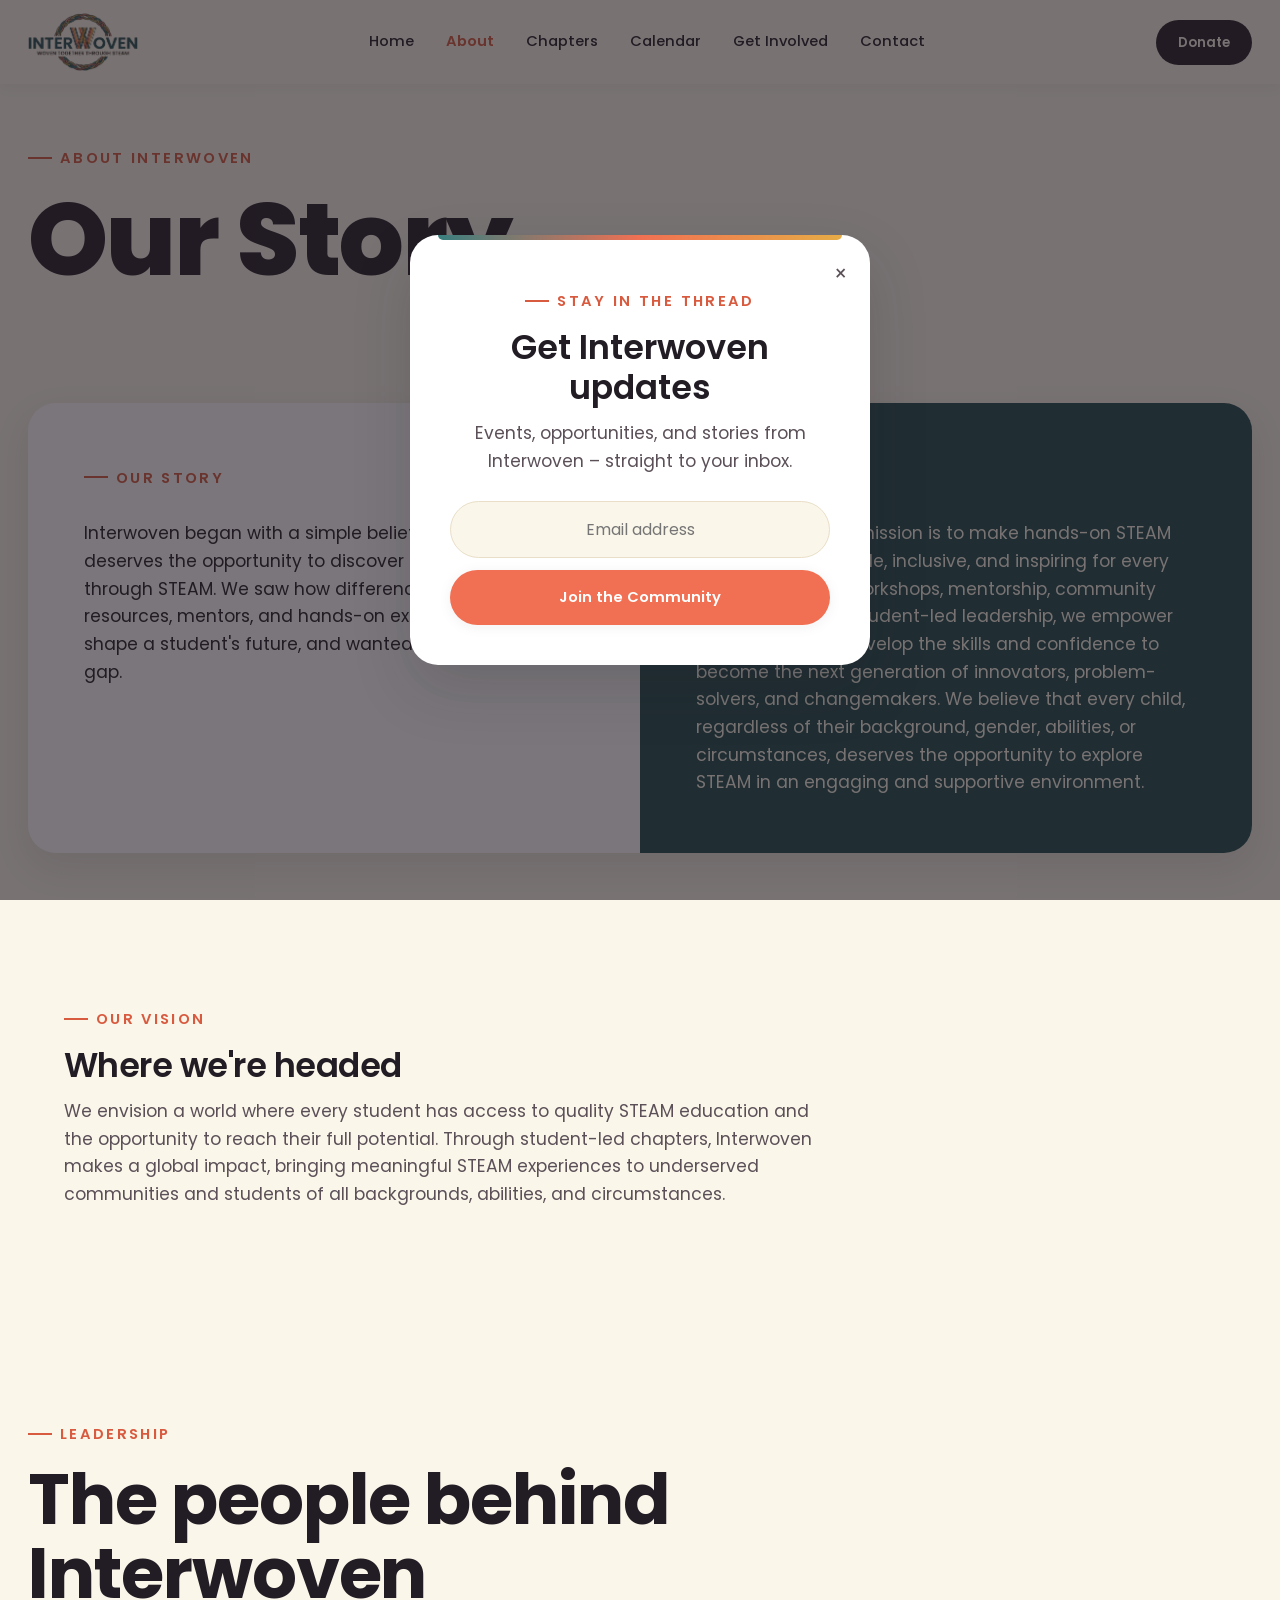
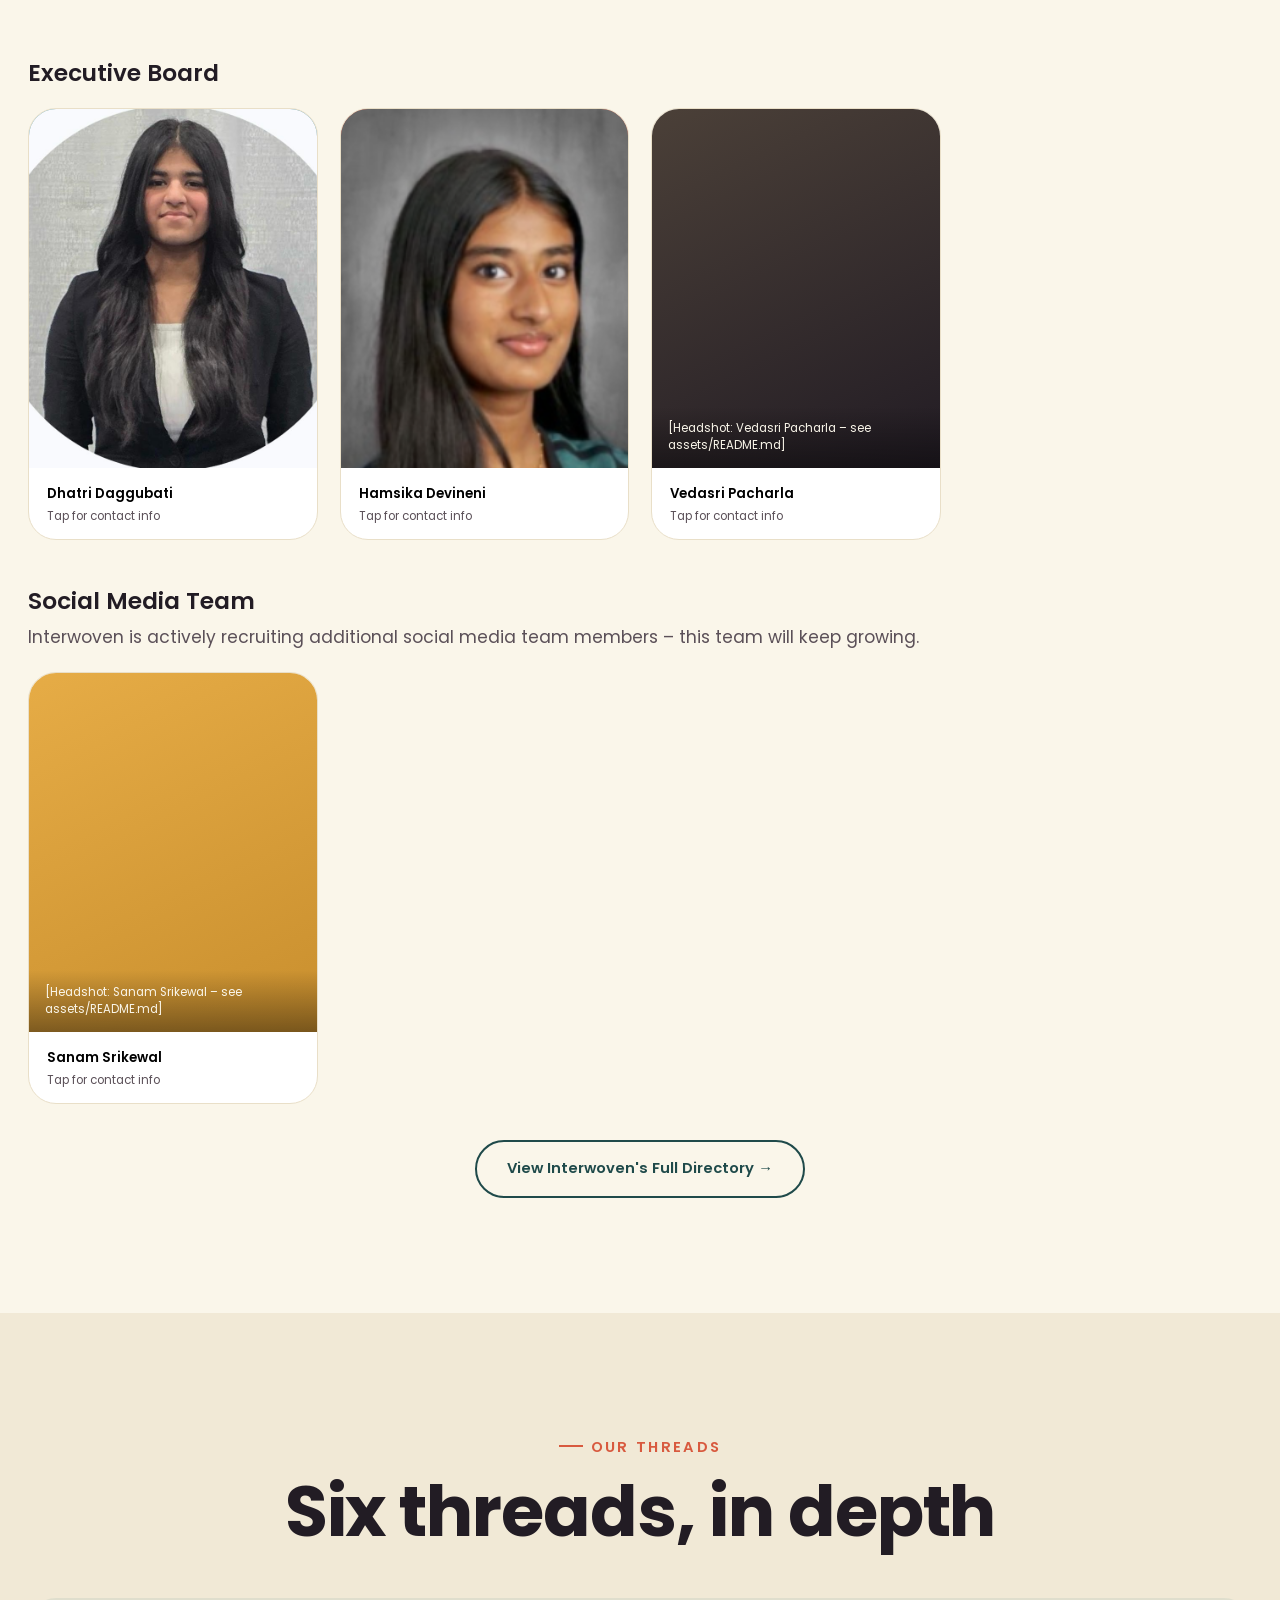
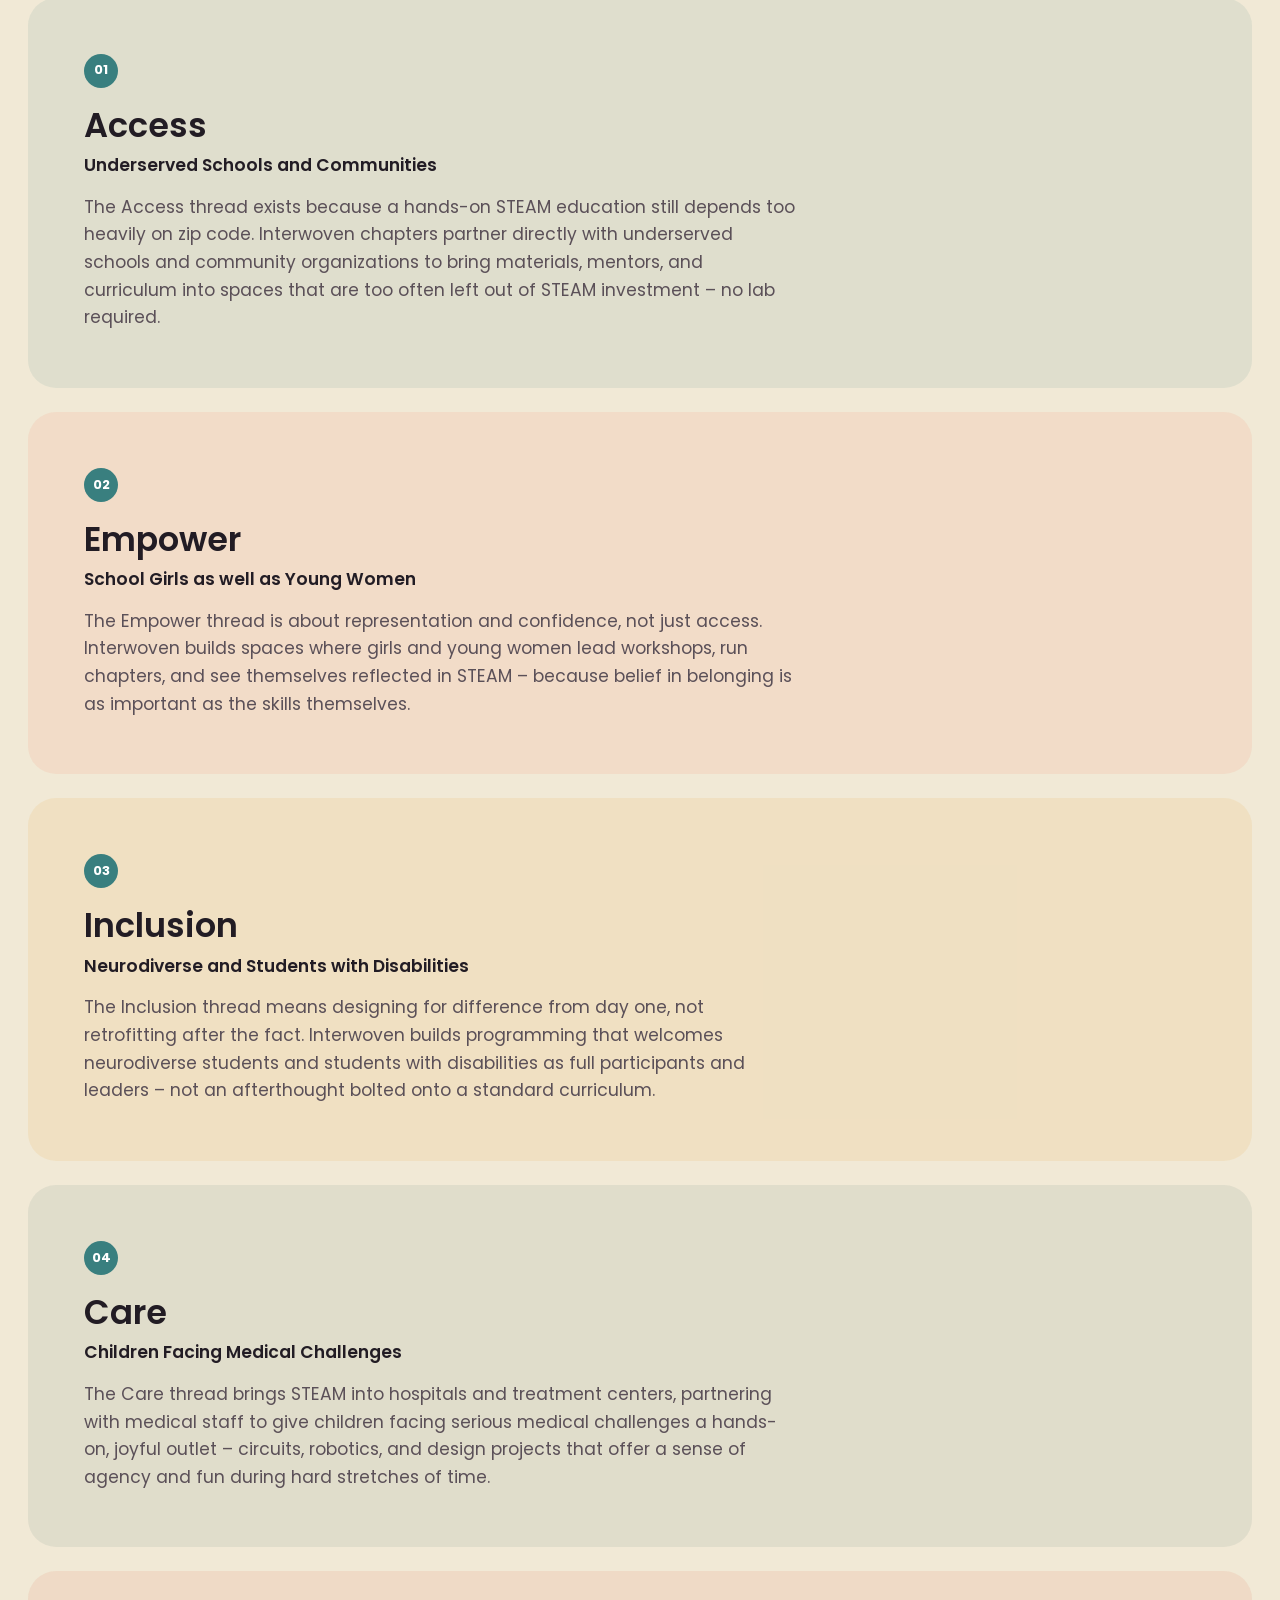
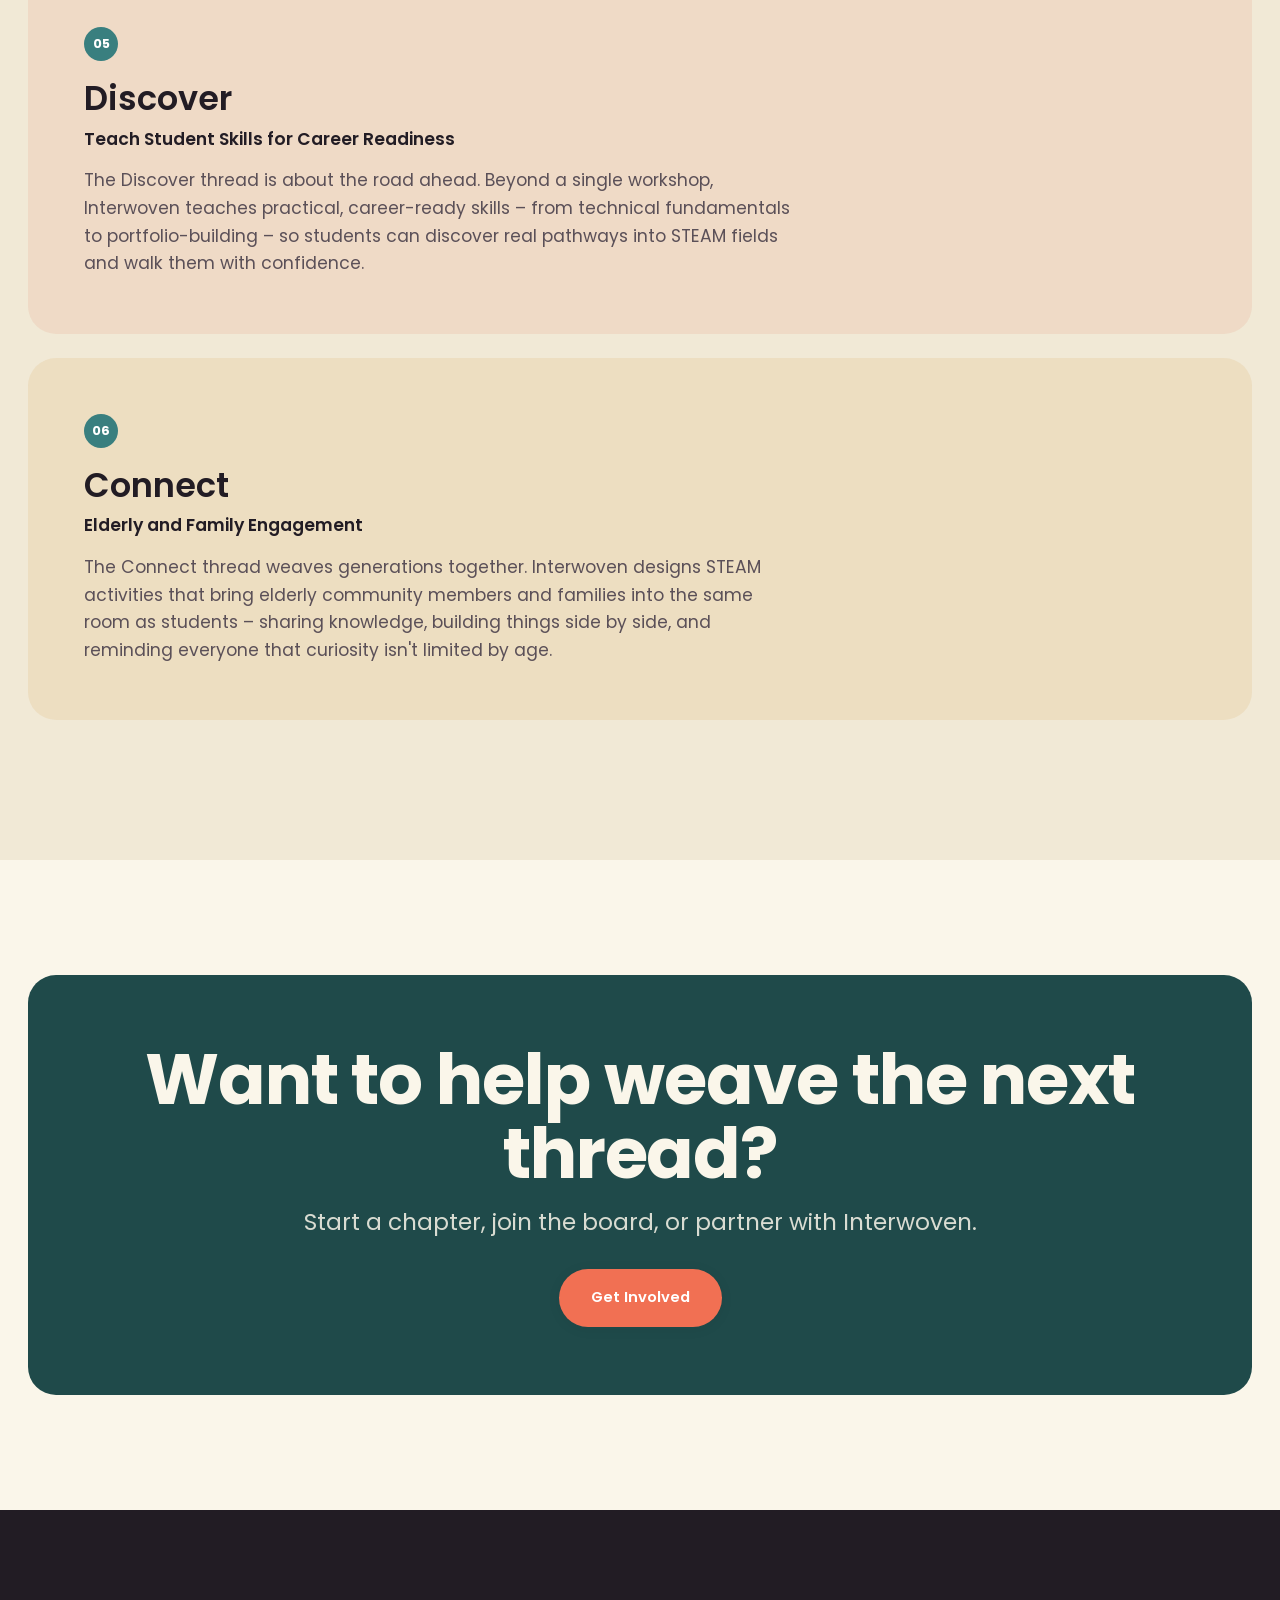
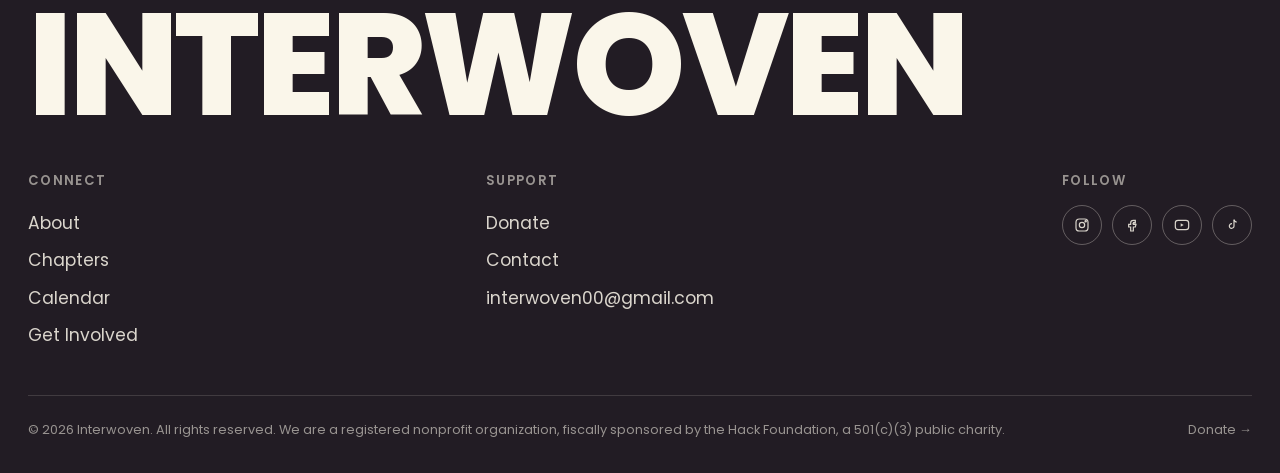
==== commit 315b7efb: "Remove the footer 'Stay Amused!?' newsletter signup section" ====
--- a/about.html
+++ b/about.html
@@ -140,16 +140,7 @@
 <footer class="site-footer">
   <div class="wrap">
     <div class="footer-word">INTERWOVEN</div>
-        <div class="footer-newsletter">
-      <h4>Stay Amused!?</h4>
-      <p>Get Interwoven events, opportunities, and stories straight to your inbox.</p>
-      <form id="footer-newsletter-form">
-        <label for="footer-newsletter-email" class="visually-hidden">Email address</label>
-        <input type="email" id="footer-newsletter-email" placeholder="Email address" required>
-        <button type="submit" class="btn btn-primary btn-sm">Subscribe</button>
-      </form>
-    </div>
-    <div class="footer-row">
+        <div class="footer-row">
       <div class="footer-col">
         <h4>Connect</h4>
         <a href="about.html">About</a>
--- a/css/styles.css
+++ b/css/styles.css
@@ -404,20 +404,6 @@
 .newsletter-modal input:focus{ border-color: var(--teal); }
 .newsletter-modal button{ padding: 15px 20px; }
 
-/* ---------- Footer newsletter mini-section ---------- */
-.footer-newsletter{ margin-bottom: 44px; padding-bottom: 40px; border-bottom: 1px solid rgba(250,246,234,0.14); }
-.footer-newsletter h4{ color: var(--cream); font-size: 1.2rem; margin-bottom: 8px; font-family: var(--font-display); font-weight: 700; }
-.footer-newsletter p{ color: rgba(250,246,234,0.65); font-size: 0.85rem; margin-bottom: 16px; max-width: 46ch; }
-.footer-newsletter form{ display: flex; gap: 10px; max-width: 440px; flex-wrap: wrap; }
-.footer-newsletter input{
-  flex: 1 1 220px; border: 1.5px solid rgba(250,246,234,0.28); border-radius: var(--r-pill);
-  padding: 12px 20px; background: transparent; color: var(--cream);
-  min-width: 0;
-}
-.footer-newsletter input::placeholder{ color: rgba(250,246,234,0.5); }
-.footer-newsletter input:focus{ border-color: var(--amber); outline: none; }
-.footer-newsletter button{ flex-shrink: 0; }
-
 /* ---------- Page transition sweep ---------- */
 .page-sweep{
   position: fixed; inset: 0; z-index: 900; pointer-events: none;
@@ -502,7 +488,7 @@
   text-align: left; width: 100%; padding: 0;
 }
 .board-photo{
-  aspect-ratio: 1; display: flex; align-items: flex-end;
+  aspect-ratio: 4 / 5; display: flex; align-items: flex-end;
   background: linear-gradient(155deg, var(--teal) 0%, var(--teal-deep) 100%);
   position: relative; overflow: hidden;
 }
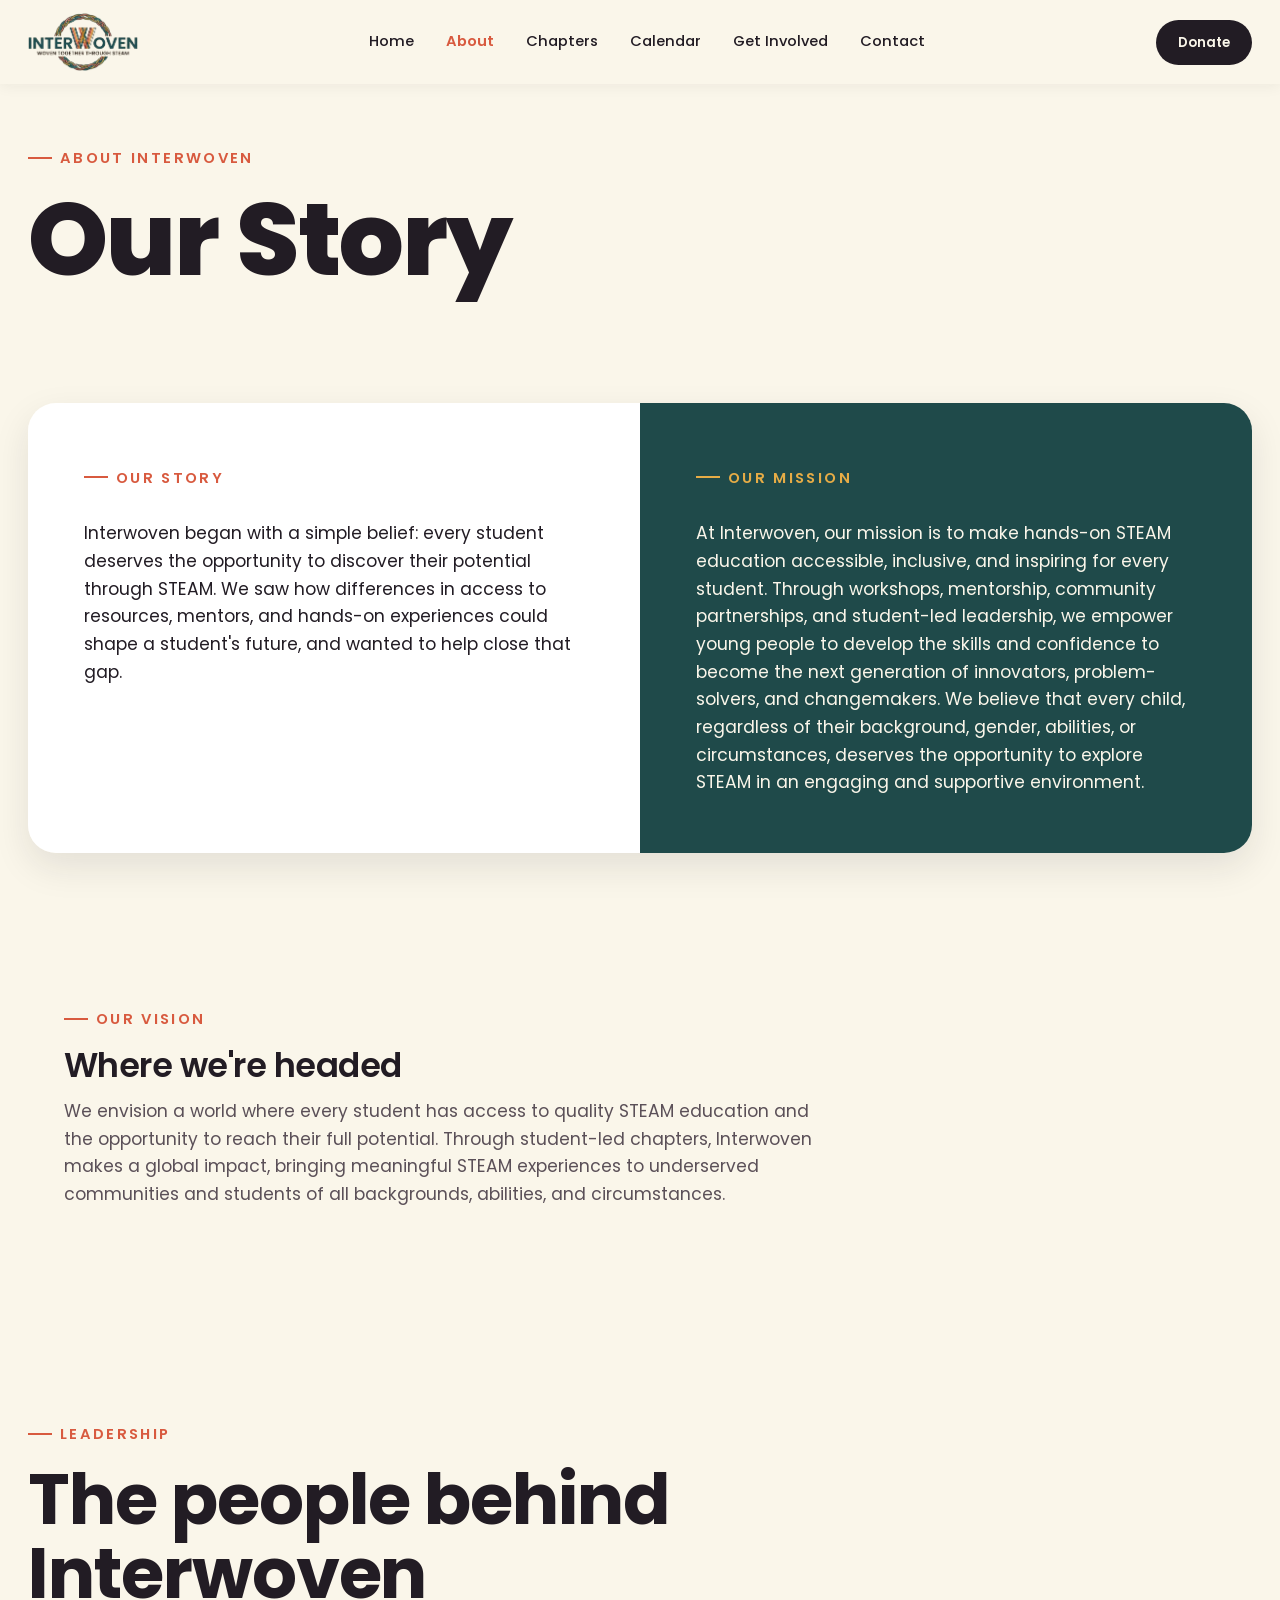
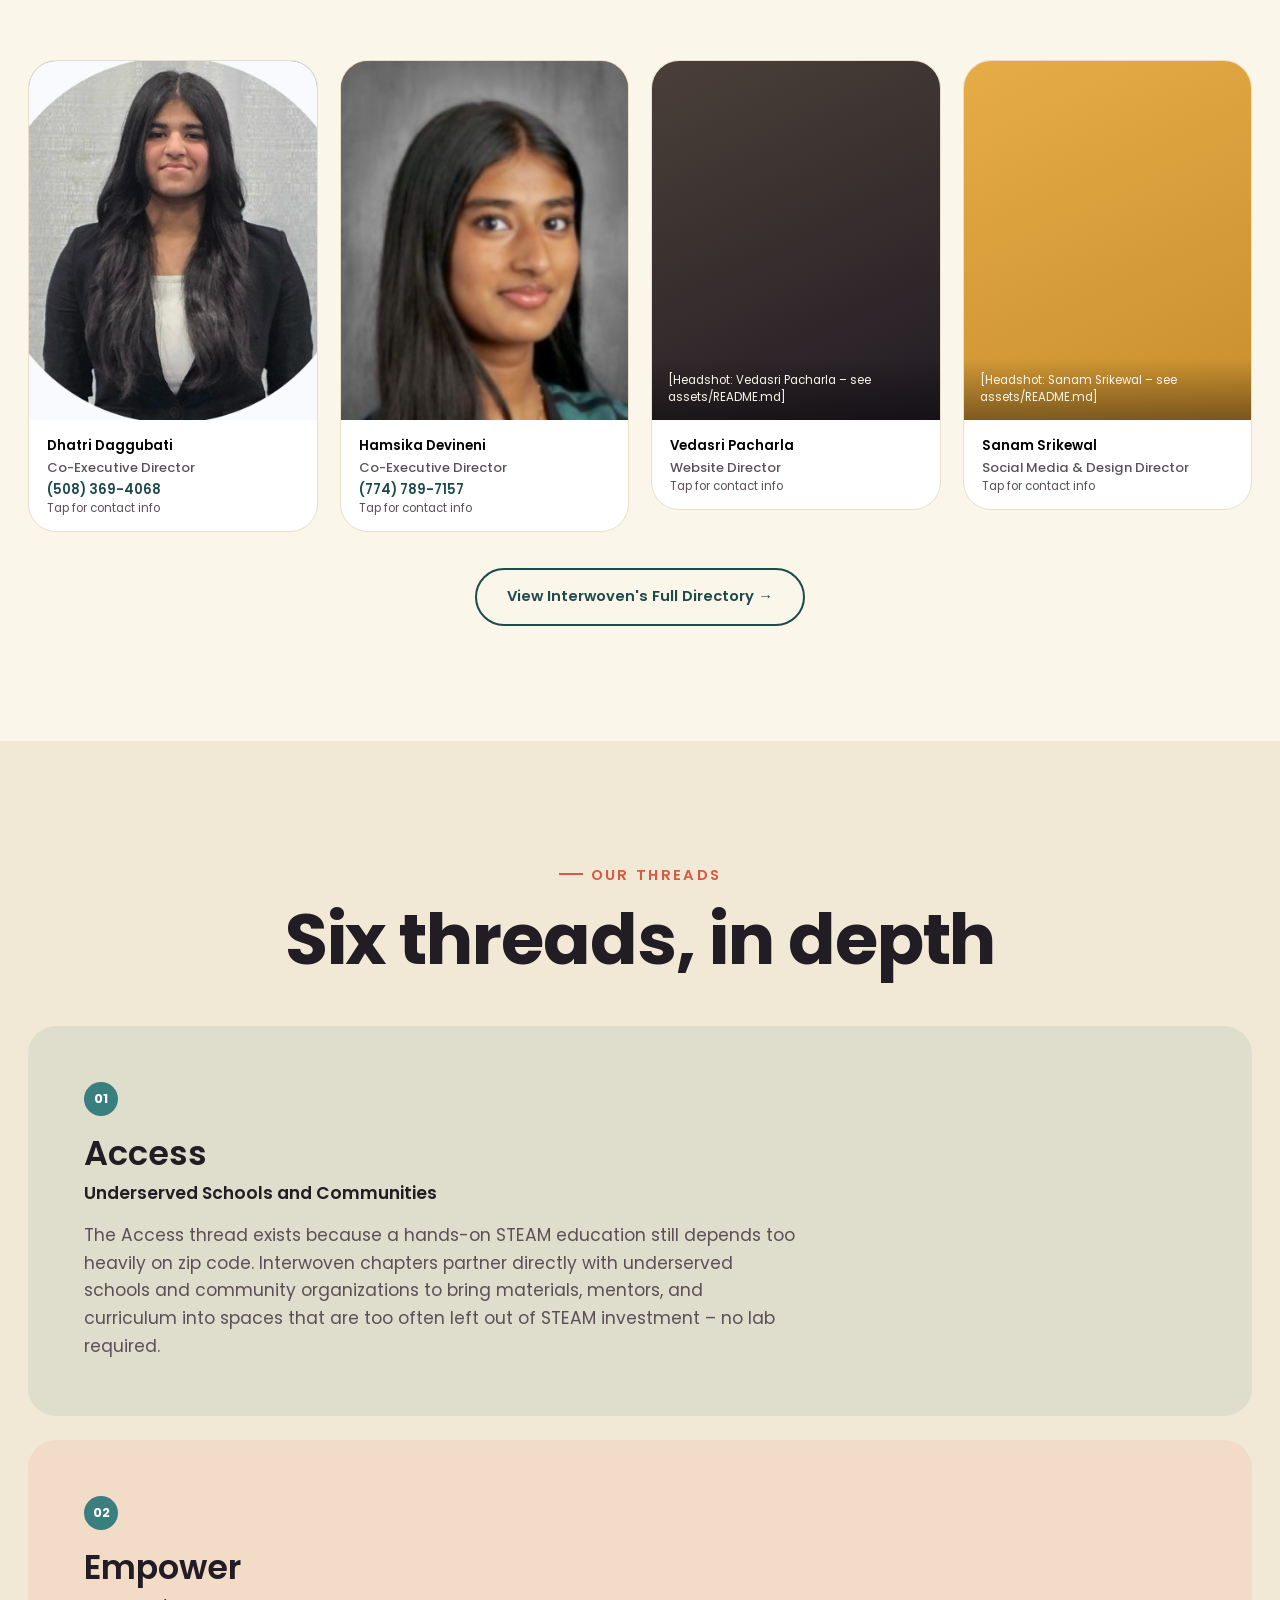
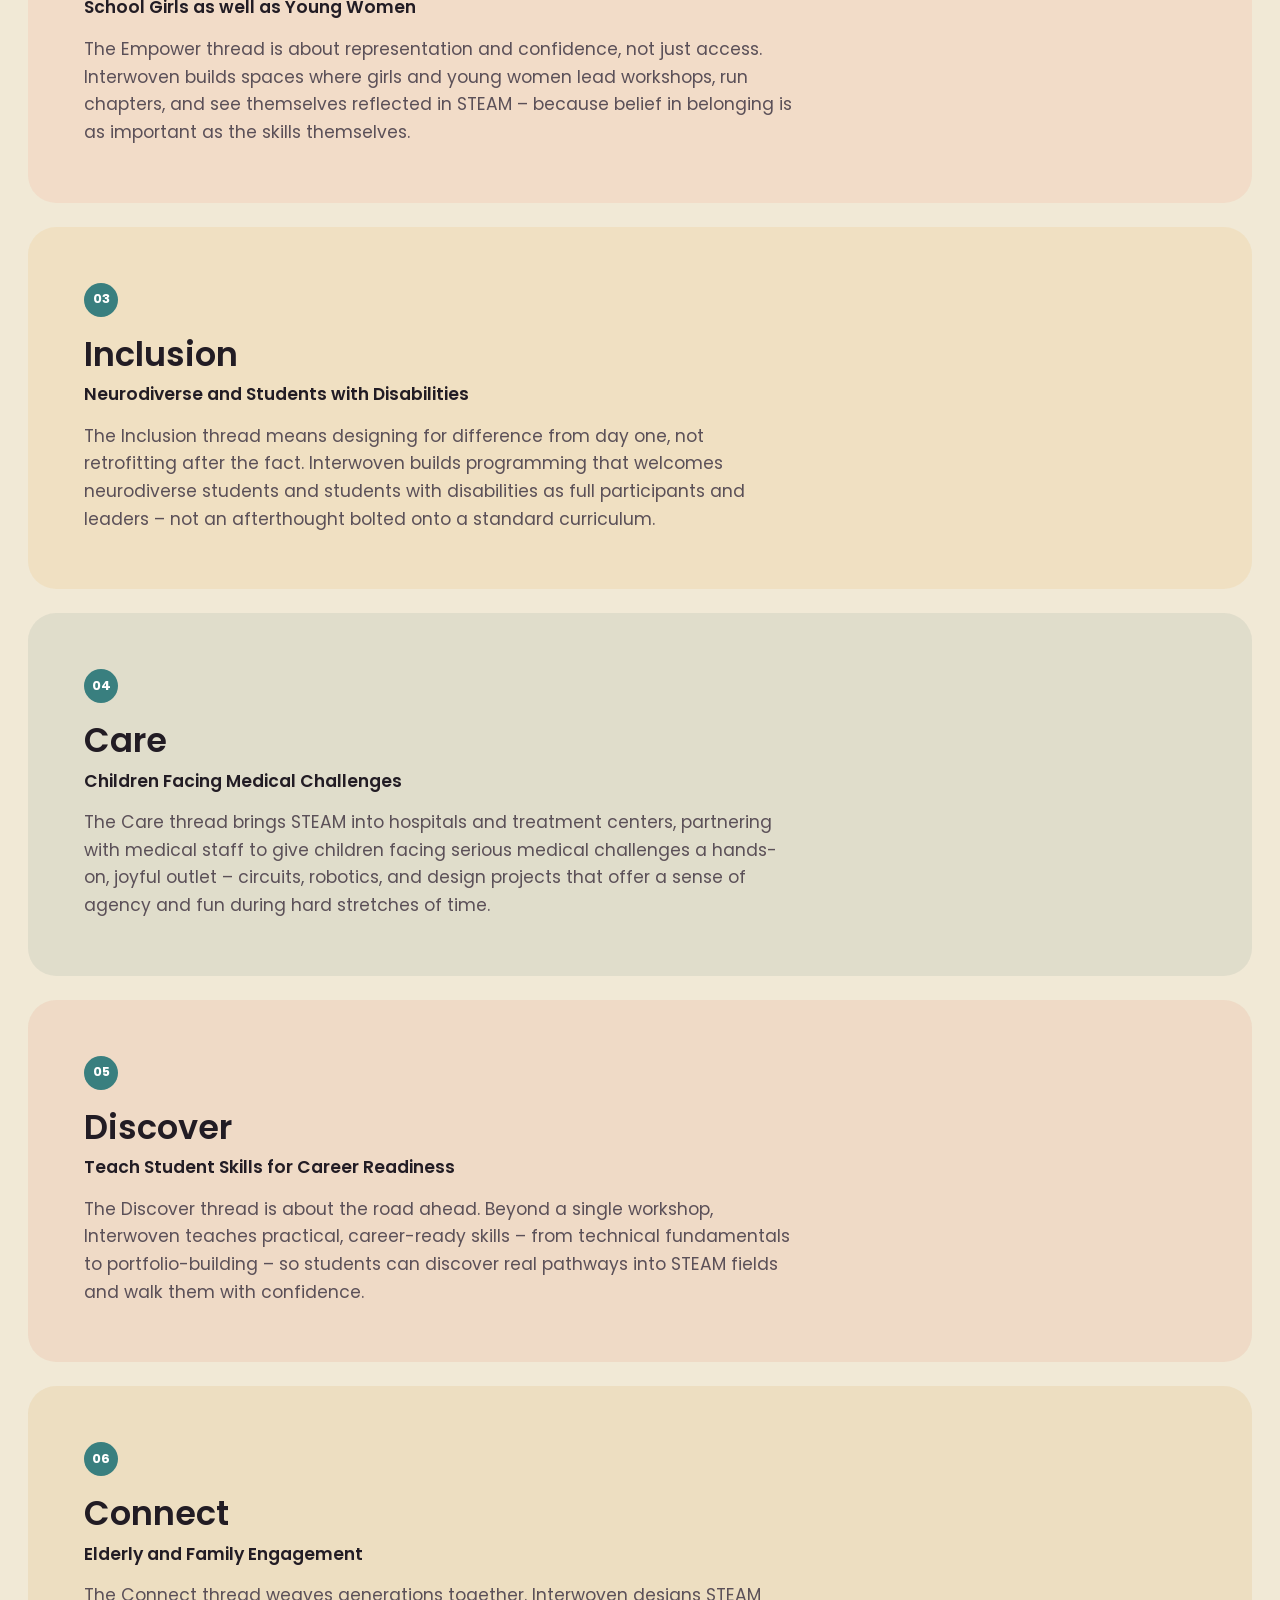
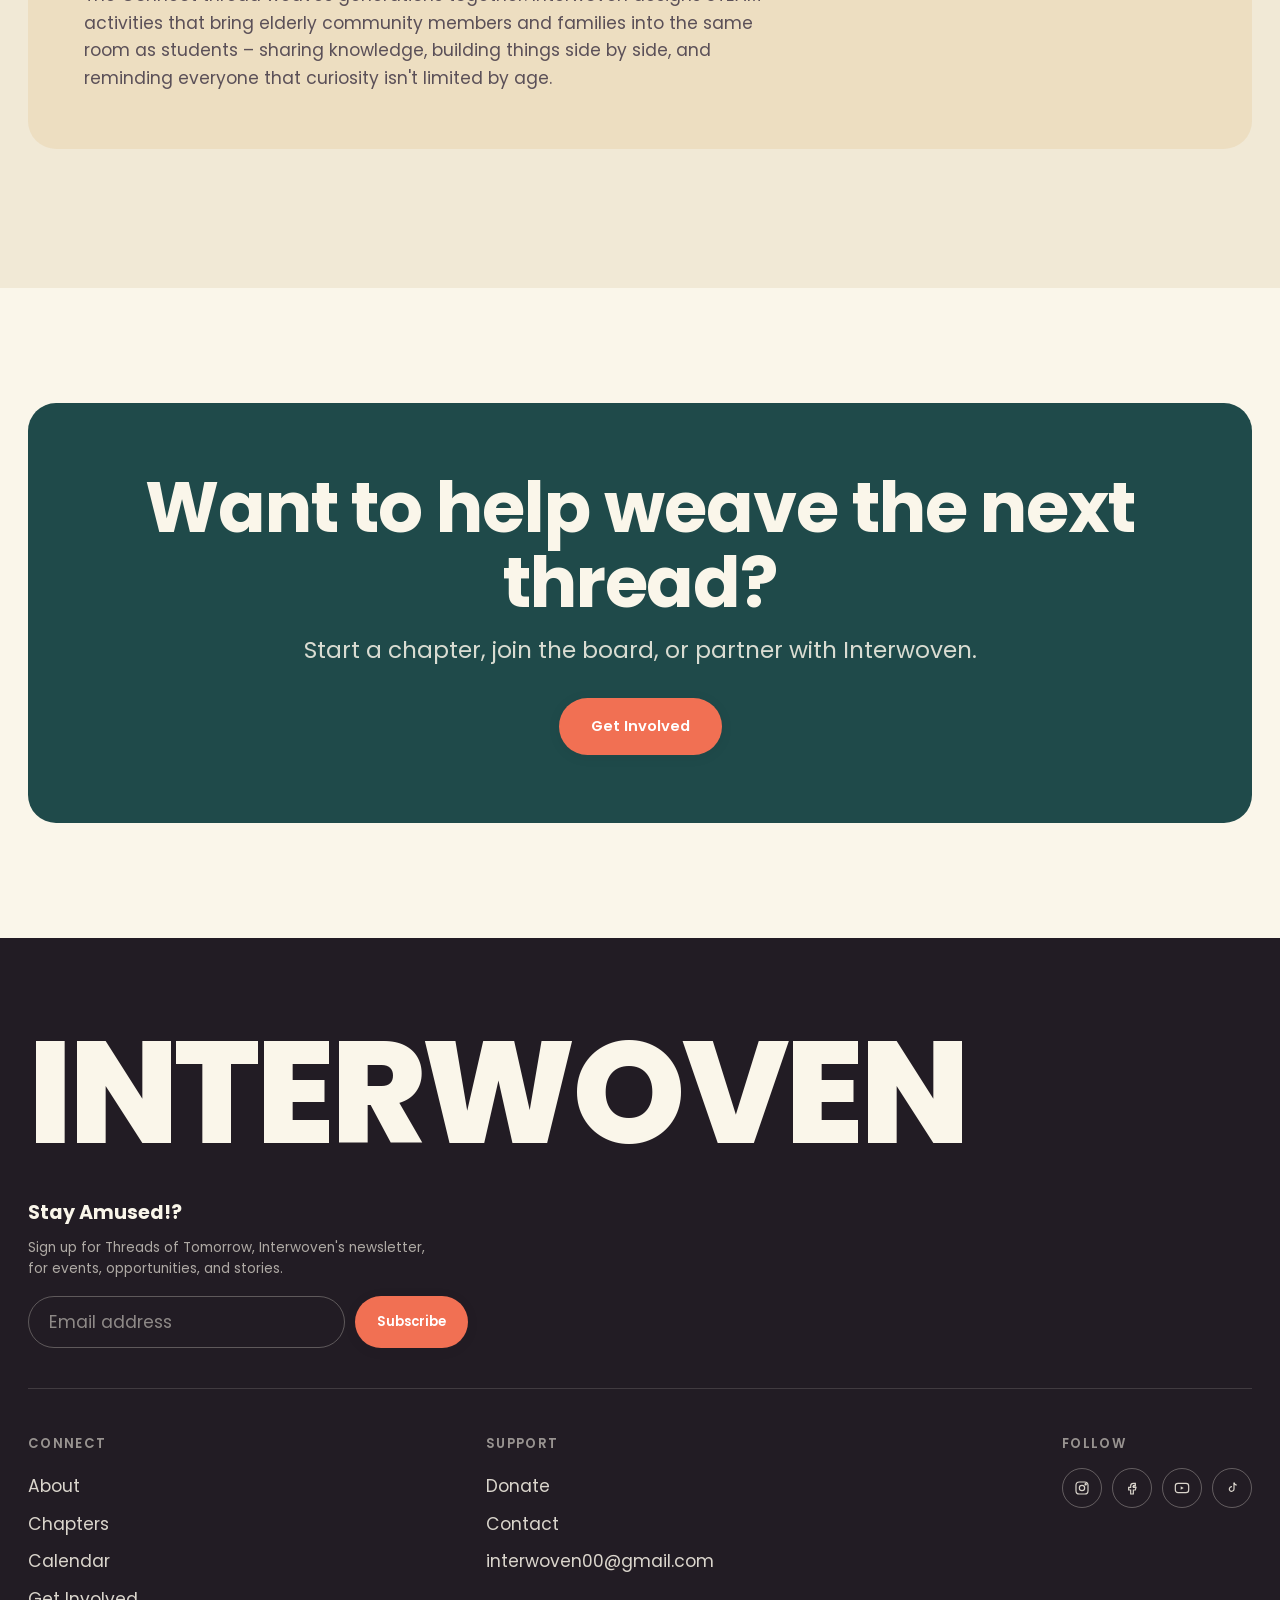
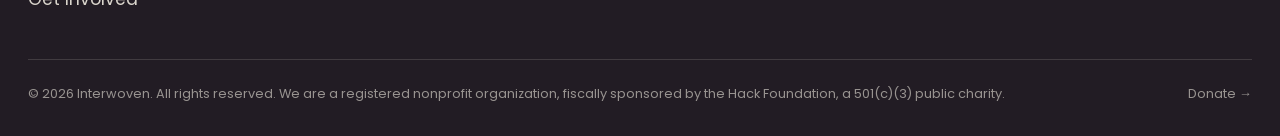
==== commit be3f57fb: "Favicon, chapter card/map fixes, calendar dropdown filters, board restructure, GI icons + copy, cont" ====
--- a/about.html
+++ b/about.html
@@ -10,6 +10,10 @@
 <link rel="preconnect" href="https://fonts.googleapis.com">
 <link rel="preconnect" href="https://fonts.gstatic.com" crossorigin>
 <link href="https://fonts.googleapis.com/css2?family=Poppins:wght@400;500;600;700;800&display=swap" rel="stylesheet">
+<link rel="icon" href="favicon.ico" sizes="any">
+<link rel="icon" href="assets/favicon-32.png" type="image/png" sizes="32x32">
+<link rel="icon" href="assets/favicon-16.png" type="image/png" sizes="16x16">
+<link rel="apple-touch-icon" href="assets/apple-touch-icon.png">
 <link rel="stylesheet" href="css/styles.css">
 </head>
 <body>
@@ -73,7 +77,7 @@
     </div>
   </section>
 
-  <!-- ============ EXECUTIVE BOARD + SOCIAL MEDIA TEAM ============ -->
+  <!-- ============ EXECUTIVE BOARD ============ -->
   <section class="section">
     <div class="wrap">
       <div class="section-head" data-reveal>
@@ -81,12 +85,7 @@
         <h2 style="margin-top:16px;">The people behind Interwoven</h2>
       </div>
 
-      <h3 class="h4" style="margin-bottom:20px;">Executive Board</h3>
       <div class="board-grid" id="board-grid-exec" data-reveal></div>
-
-      <h3 class="h4" style="margin:48px 0 8px;">Social Media Team</h3>
-      <p class="text-soft" style="margin-bottom:20px;">Interwoven is actively recruiting additional social media team members – this team will keep growing.</p>
-      <div class="board-grid" id="board-grid-social" data-reveal></div>
 
       <div class="center" style="margin-top:36px;">
         <a href="directory.html" class="btn btn-secondary">View Interwoven's Full Directory →</a>
@@ -140,7 +139,16 @@
 <footer class="site-footer">
   <div class="wrap">
     <div class="footer-word">INTERWOVEN</div>
-        <div class="footer-row">
+            <div class="footer-newsletter">
+      <h4>Stay Amused!?</h4>
+      <p>Sign up for Threads of Tomorrow, Interwoven's newsletter, for events, opportunities, and stories.</p>
+      <form id="footer-newsletter-form">
+        <label for="footer-newsletter-email" class="visually-hidden">Email address</label>
+        <input type="email" id="footer-newsletter-email" placeholder="Email address" required>
+        <button type="submit" class="btn btn-primary btn-sm">Subscribe</button>
+      </form>
+    </div>
+    <div class="footer-row">
       <div class="footer-col">
         <h4>Connect</h4>
         <a href="about.html">About</a>
--- a/css/styles.css
+++ b/css/styles.css
@@ -404,6 +404,20 @@
 .newsletter-modal input:focus{ border-color: var(--teal); }
 .newsletter-modal button{ padding: 15px 20px; }
 
+/* ---------- Footer newsletter mini-section ---------- */
+.footer-newsletter{ margin-bottom: 44px; padding-bottom: 40px; border-bottom: 1px solid rgba(250,246,234,0.14); }
+.footer-newsletter h4{ color: var(--cream); font-size: 1.2rem; margin-bottom: 8px; font-family: var(--font-display); font-weight: 700; }
+.footer-newsletter p{ color: rgba(250,246,234,0.65); font-size: 0.85rem; margin-bottom: 16px; max-width: 46ch; }
+.footer-newsletter form{ display: flex; gap: 10px; max-width: 440px; flex-wrap: wrap; }
+.footer-newsletter input{
+  flex: 1 1 220px; border: 1.5px solid rgba(250,246,234,0.28); border-radius: var(--r-pill);
+  padding: 12px 20px; background: transparent; color: var(--cream);
+  min-width: 0;
+}
+.footer-newsletter input::placeholder{ color: rgba(250,246,234,0.5); }
+.footer-newsletter input:focus{ border-color: var(--amber); outline: none; }
+.footer-newsletter button{ flex-shrink: 0; }
+
 /* ---------- Page transition sweep ---------- */
 .page-sweep{
   position: fixed; inset: 0; z-index: 900; pointer-events: none;
@@ -497,7 +511,9 @@
 .board-photo.tone-ink{ background: linear-gradient(155deg, #4b4038 0%, var(--ink) 100%); }
 .board-photo span{ padding: 14px 16px; color: var(--cream); font-size: 0.72rem; background: linear-gradient(to top, rgba(0,0,0,0.4), transparent); width: 100%; }
 .board-photo img{ position: absolute; inset: 0; width: 100%; height: 100%; object-fit: cover; object-position: center top; }
-.board-name{ padding: 16px 18px 4px; font-family: var(--font-display); font-weight: 600; }
+.board-name{ padding: 16px 18px 2px; font-family: var(--font-display); font-weight: 600; }
+.board-role{ padding: 0 18px; font-size: 0.82rem; color: var(--text-soft); font-weight: 500; }
+.board-role.always-phone{ margin-top: 2px; color: var(--teal-deep); font-weight: 600; }
 .board-detail{
   max-height: 0; overflow: hidden;
   transition: max-height var(--dur) var(--ease);
@@ -506,7 +522,7 @@
 .board-card:hover .board-detail, .board-card:focus-visible .board-detail, .board-card[aria-expanded="true"] .board-detail{
   max-height: 120px;
 }
-.board-detail .inner{ padding-bottom: 16px; font-size: 0.85rem; color: var(--text-soft); }
+.board-detail .inner{ padding-top: 10px; padding-bottom: 16px; font-size: 0.85rem; color: var(--text-soft); }
 .board-detail a{ color: var(--teal-deep); font-weight: 600; }
 .board-card .toggle-hint{ padding: 0 18px 14px; font-size: 0.72rem; color: var(--text-soft); }
 
@@ -538,11 +554,6 @@
 @media (max-width: 900px){ .chapter-directory{ grid-template-columns: repeat(2,1fr); } }
 @media (max-width: 560px){ .chapter-directory{ grid-template-columns: 1fr; } }
 .chapter-card{ background: var(--surface); border: 1px solid var(--border); border-radius: var(--r-md); padding: 20px; }
-.chapter-avatar{
-  width: 48px; height: 48px; border-radius: 50%; background: var(--cream-deep);
-  display: flex; align-items: center; justify-content: center; font-weight: 700; color: var(--teal-deep);
-  margin-bottom: 12px;
-}
 .chapter-card h4{ margin-bottom: 2px; }
 .chapter-card .loc{ font-size: 0.82rem; color: var(--text-soft); margin-bottom: 8px; }
 .chapter-card a{ font-size: 0.82rem; color: var(--teal-deep); font-weight: 600; }
@@ -572,14 +583,45 @@
 }
 .chip[aria-pressed="true"]{ background: var(--coral); border-color: var(--coral); color: var(--white); }
 
+/* ---------- Calendar filter row (All / dropdowns / buttons) ---------- */
+.cal-filters{ display: flex; flex-wrap: wrap; align-items: center; gap: 10px; margin-bottom: 10px; }
+.cal-dropdown{ position: relative; }
+.cal-dropdown-toggle{ display: inline-flex; align-items: center; gap: 7px; cursor: pointer; }
+.cal-dropdown-toggle svg{ transition: transform var(--dur-fast) var(--ease); }
+.cal-dropdown-toggle[aria-expanded="true"] svg{ transform: rotate(180deg); }
+.cal-dropdown-toggle.has-selection{ background: var(--coral); border-color: var(--coral); color: var(--white); }
+.cal-dropdown-menu{
+  position: absolute; top: calc(100% + 8px); left: 0; z-index: 20;
+  background: var(--surface); border: 1px solid var(--border); border-radius: var(--r-md);
+  box-shadow: var(--shadow-md); padding: 8px; min-width: 220px;
+  display: flex; flex-direction: column; gap: 2px;
+  opacity: 0; visibility: hidden; transform: translateY(-6px);
+  transition: opacity var(--dur-fast) var(--ease), transform var(--dur-fast) var(--ease), visibility var(--dur-fast);
+}
+.cal-dropdown.is-open .cal-dropdown-menu{ opacity: 1; visibility: visible; transform: translateY(0); }
+.cal-dropdown-menu button{
+  text-align: left; border: none; background: transparent; border-radius: var(--r-sm);
+  padding: 10px 12px; font-size: 0.86rem; color: var(--text); font-weight: 500;
+}
+.cal-dropdown-menu button:hover{ background: var(--cream-deep); }
+.cal-dropdown-menu button[aria-pressed="true"]{ background: var(--coral); color: var(--white); }
+
 /* ---------- Editorial opportunity cards (Get Involved) ---------- */
 .opportunity{
-  display: grid; grid-template-columns: 90px 1fr auto; gap: 24px; align-items: center;
+  display: grid; grid-template-columns: 64px 1fr auto; gap: 24px; align-items: center;
   padding: 28px; border-radius: var(--r-lg); background: var(--surface); border: 1px solid var(--border);
   margin-bottom: 18px;
 }
 @media (max-width: 700px){ .opportunity{ grid-template-columns: 1fr; text-align: left; } }
-.opportunity .op-num{ font-family: var(--font-display); font-weight: 800; font-size: 2.2rem; color: var(--border); }
+.op-icon{
+  width: 56px; height: 56px; border-radius: 50%;
+  display: flex; align-items: center; justify-content: center;
+  color: var(--white); flex-shrink: 0;
+}
+.op-icon.tone-teal{ background: var(--teal); }
+.op-icon.tone-coral{ background: var(--coral); }
+.op-icon.tone-amber{ background: var(--amber); }
+.op-icon.tone-ink{ background: var(--ink); }
 .opportunity h3{ margin-bottom: 6px; }
 .opportunity p{ color: var(--text-soft); }
 
@@ -633,3 +675,28 @@
 .accordion-item[data-open="true"] .plus{ background: var(--teal); transform: rotate(90deg); }
 .accordion-panel{ overflow: hidden; max-height: 0; transition: max-height var(--dur-slow) var(--ease); }
 .accordion-panel .inner{ padding: 0 4px 22px; color: var(--text-soft); max-width: 70ch; }
+
+/* ---------- Fun FAQ card grid (Contact page) ---------- */
+.faq-fun{ display: grid; grid-template-columns: 1fr 1fr; gap: 18px; border: none; }
+@media (max-width: 700px){ .faq-fun{ grid-template-columns: 1fr; } }
+.faq-fun-card{
+  border: none; border-radius: var(--r-lg); padding: 6px;
+  transition: transform var(--dur) var(--ease), box-shadow var(--dur) var(--ease);
+}
+.faq-fun-card:hover{ transform: translateY(-4px) rotate(-0.4deg); box-shadow: var(--shadow-md); }
+.faq-fun-card.tone-teal{ background: rgba(57,127,127,0.12); }
+.faq-fun-card.tone-coral{ background: rgba(241,112,83,0.12); }
+.faq-fun-card.tone-amber{ background: rgba(230,172,70,0.16); }
+.faq-fun-card.tone-ink{ background: rgba(34,28,36,0.07); }
+.faq-fun-card .accordion-trigger{
+  padding: 18px 16px; border-radius: var(--r-md); gap: 12px;
+}
+.faq-fun-icon{
+  font-size: 1.5rem; flex-shrink: 0; width: 44px; height: 44px; border-radius: 50%;
+  background: var(--surface); display: flex; align-items: center; justify-content: center;
+  box-shadow: var(--shadow-sm);
+}
+.faq-fun-card .accordion-trigger span:not(.faq-fun-icon):not(.plus){ flex: 1; }
+.faq-fun-card .plus{ background: var(--surface); }
+.faq-fun-card .accordion-panel .inner{ padding: 0 16px 20px 76px; }
+
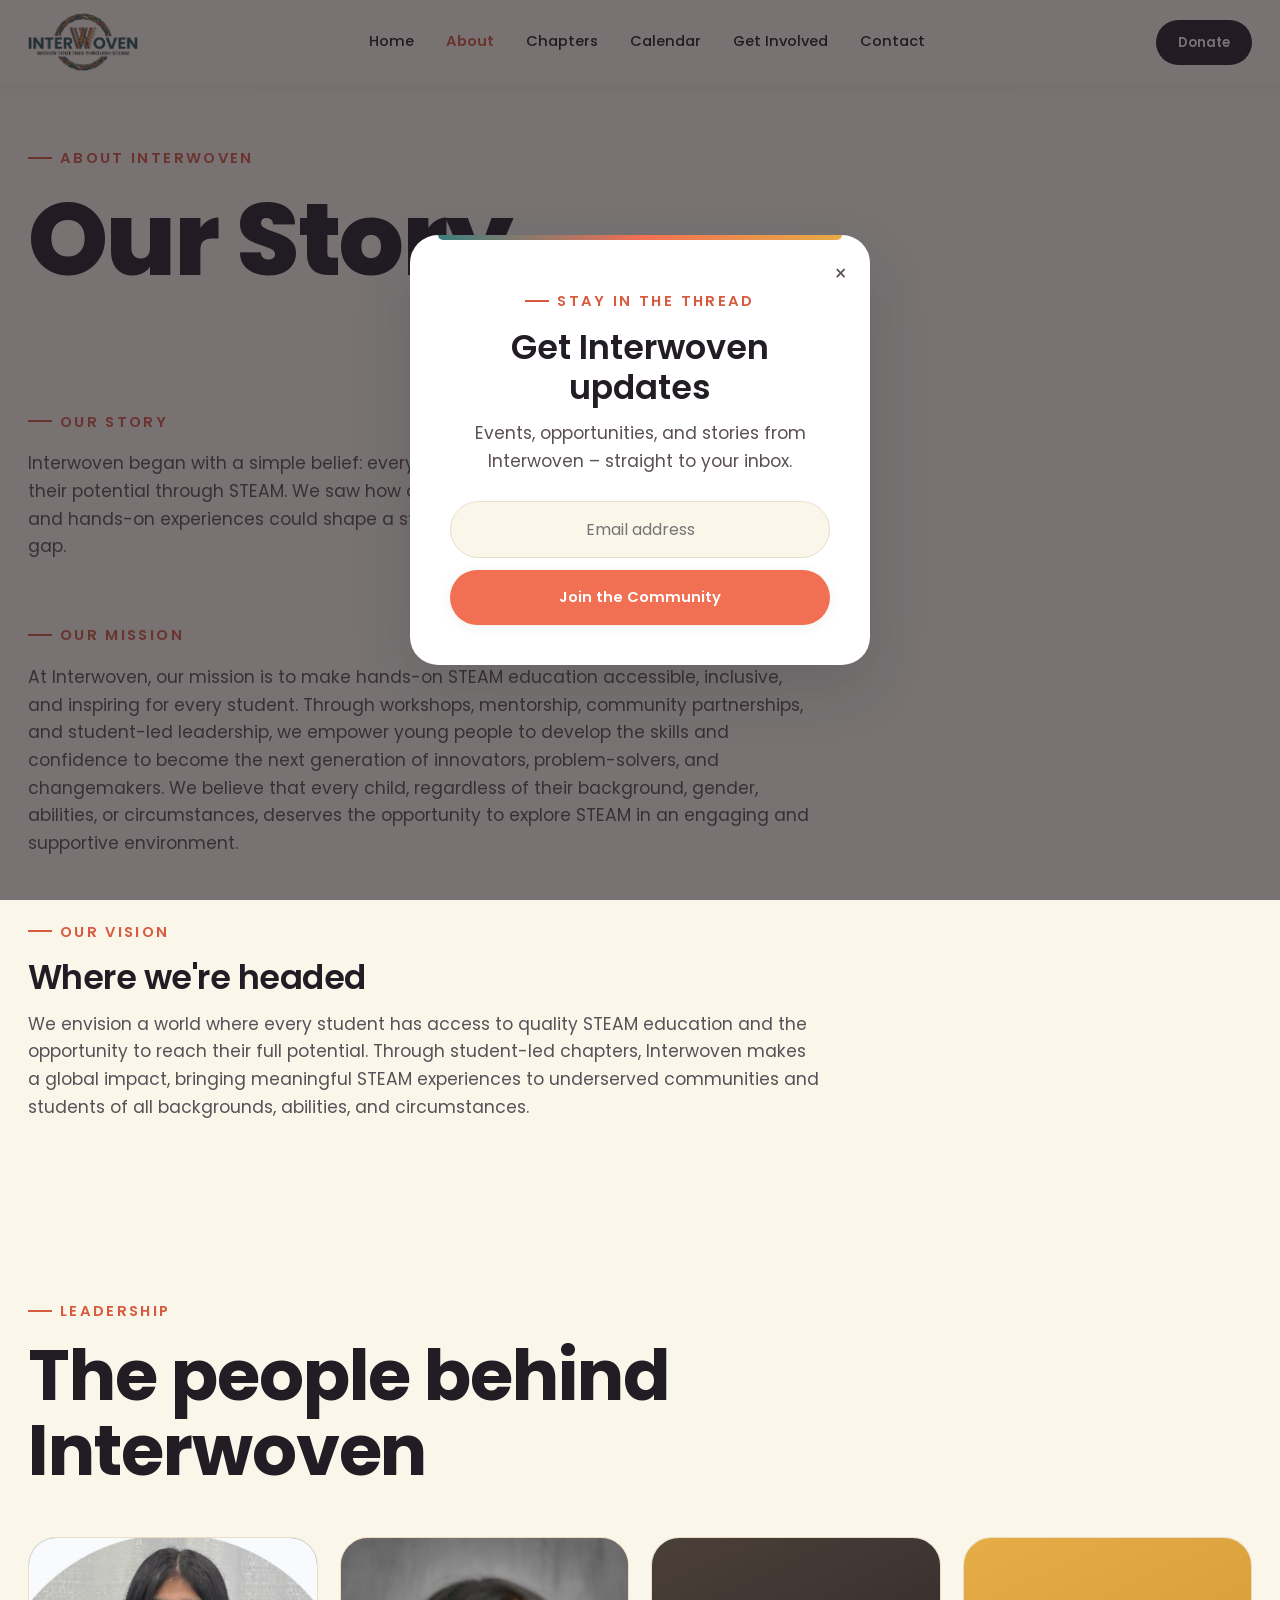
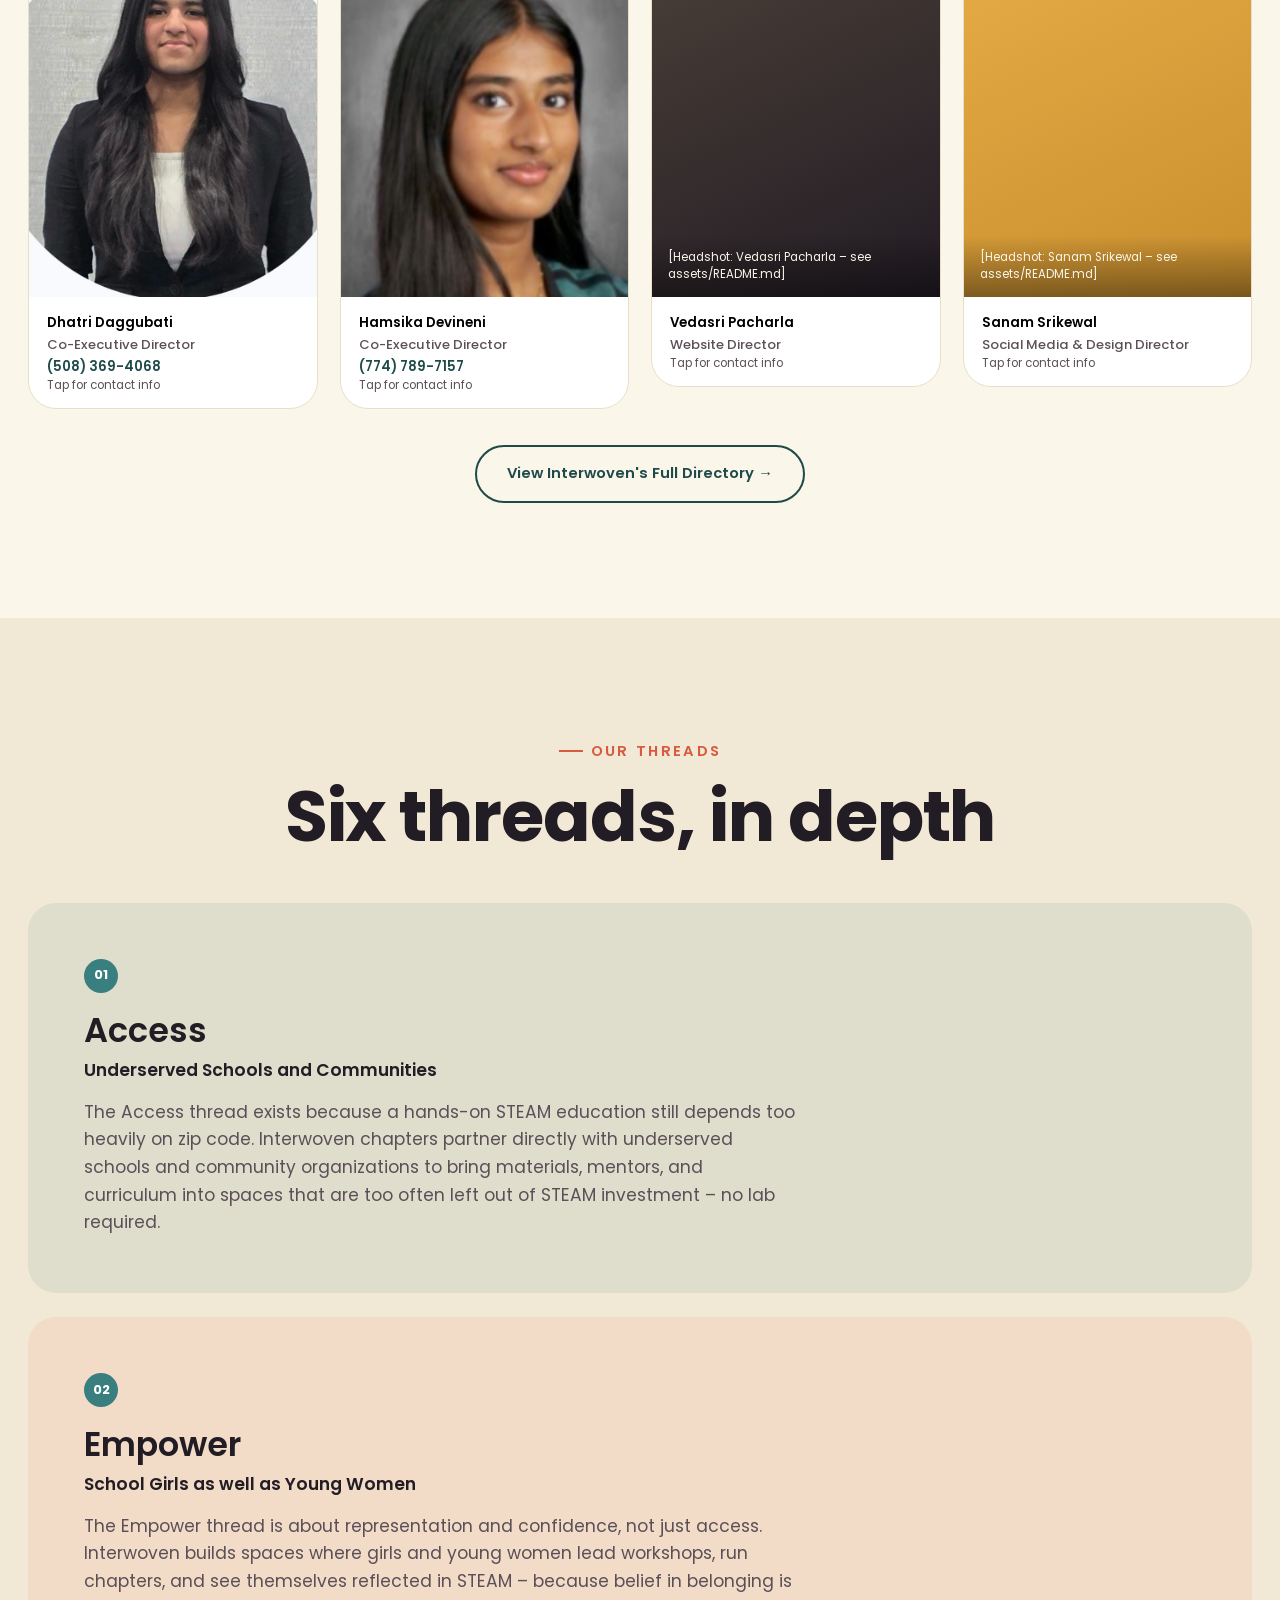
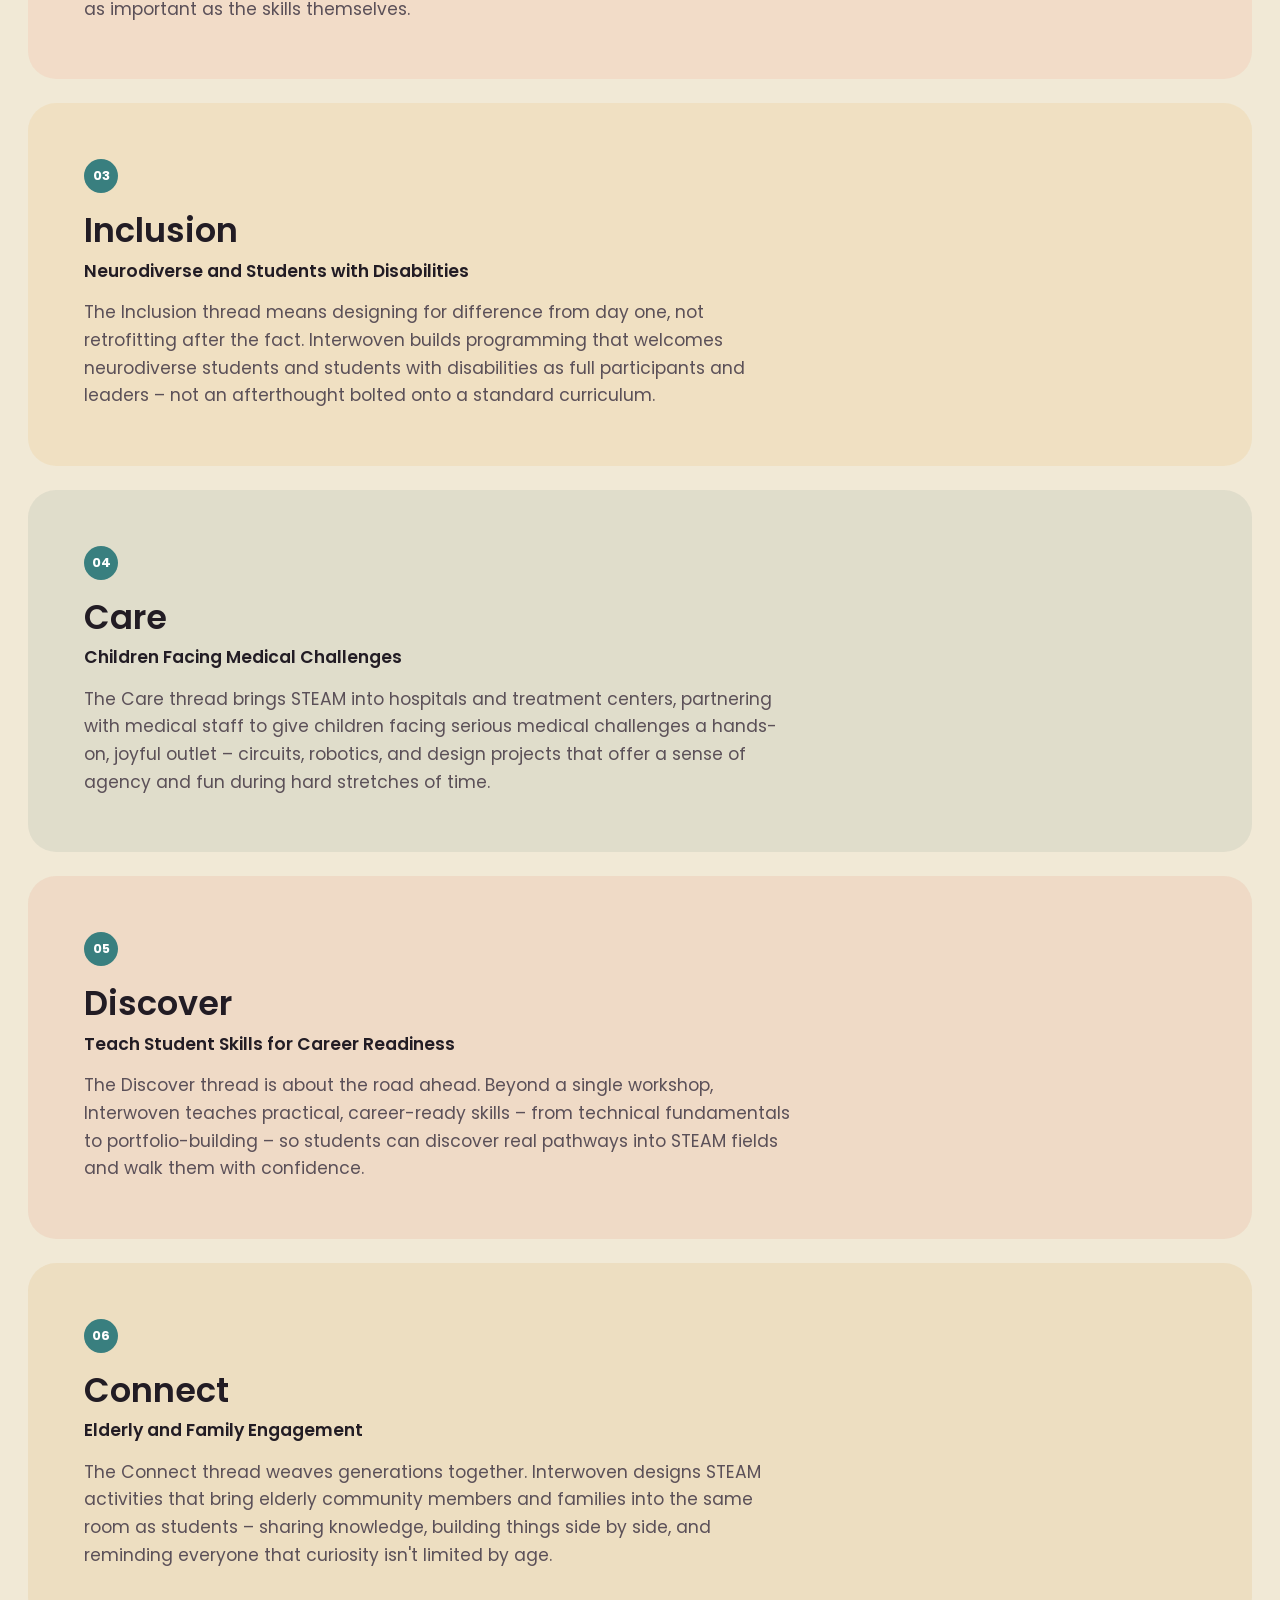
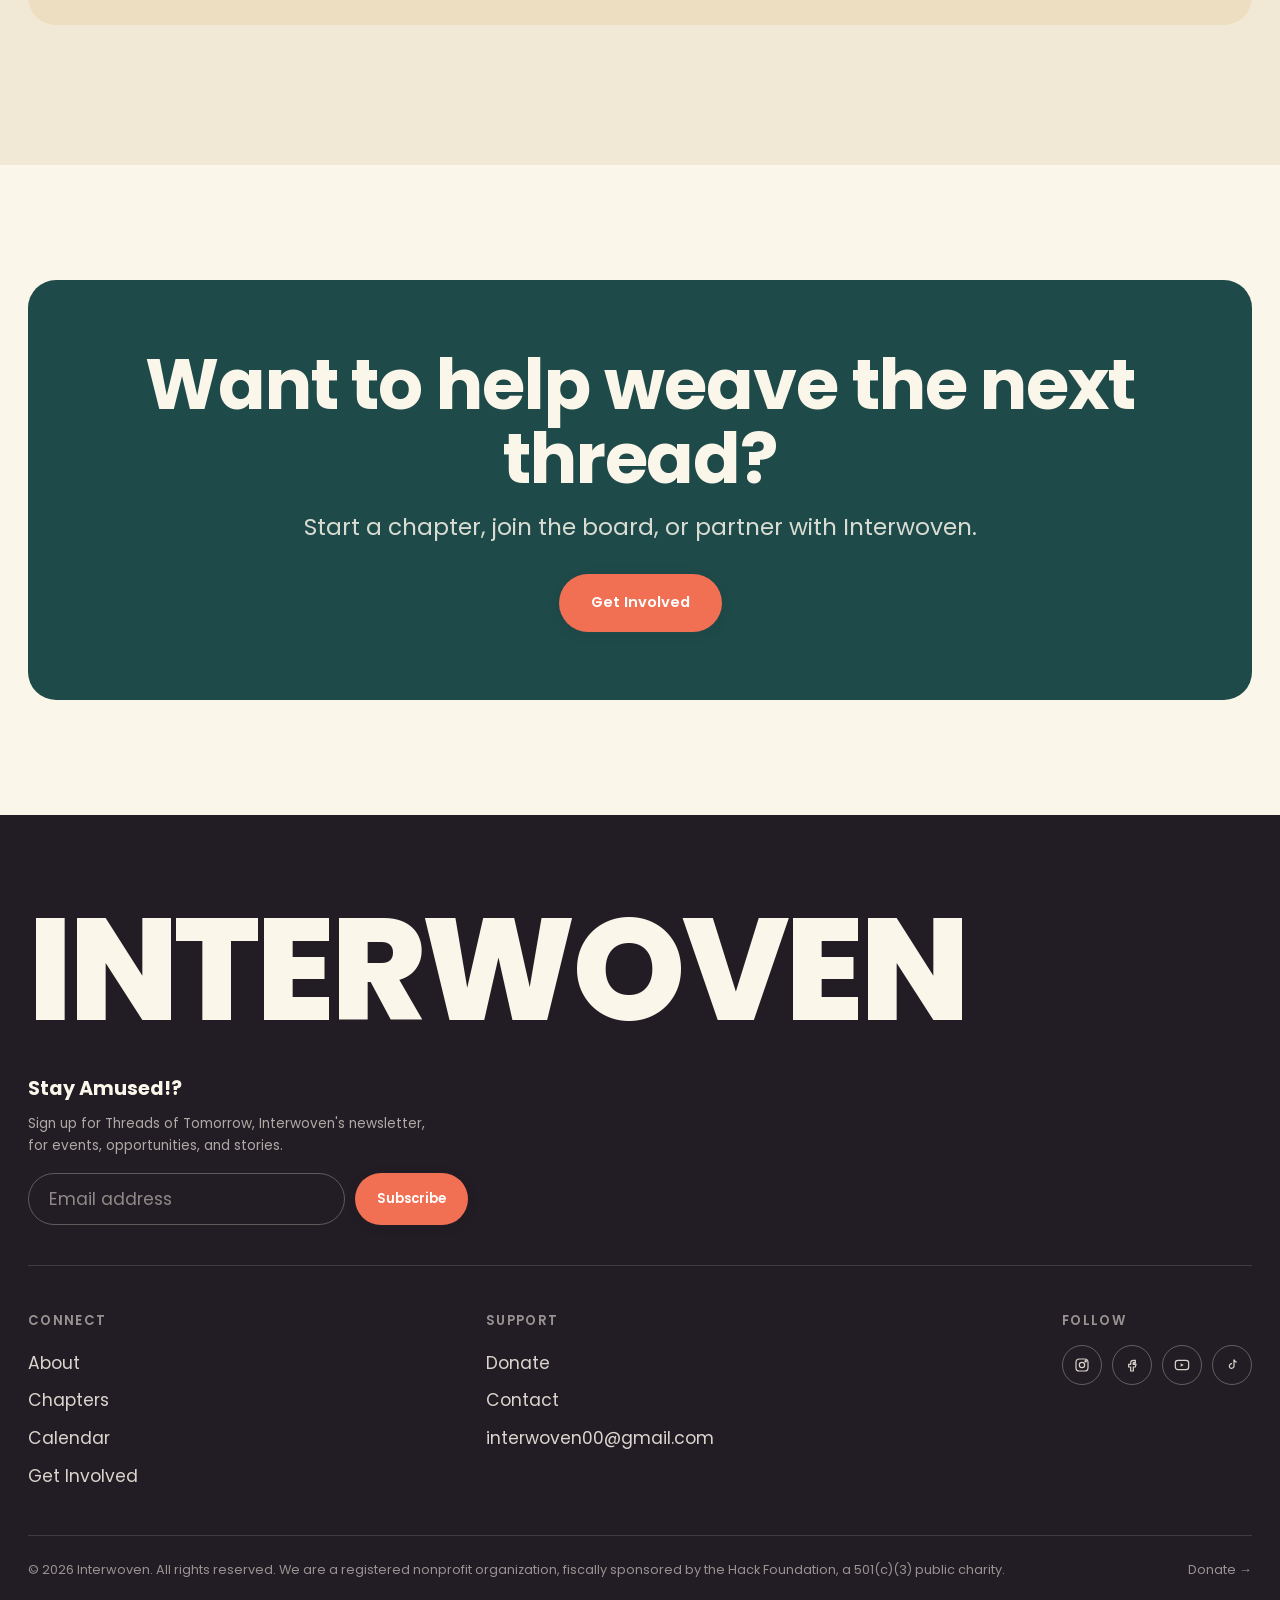
==== commit 647af8e4: "Remove boxes from Our Story/Mission/Vision, stack as plain sections with spacing" ====
--- a/about.html
+++ b/about.html
@@ -54,25 +54,20 @@
 
   <section class="section-tight">
     <div class="wrap">
-      <div class="split-hero" data-reveal>
-        <div class="split-block story">
-          <span class="eyebrow">Our Story</span>
-          <p style="margin-top:16px;">Interwoven began with a simple belief: every student deserves the opportunity to discover their potential through STEAM. We saw how differences in access to resources, mentors, and hands-on experiences could shape a student's future, and wanted to help close that gap.</p>
-        </div>
-        <div class="split-block mission">
-          <span class="eyebrow">Our Mission</span>
-          <p style="margin-top:16px;">At Interwoven, our mission is to make hands-on STEAM education accessible, inclusive, and inspiring for every student. Through workshops, mentorship, community partnerships, and student-led leadership, we empower young people to develop the skills and confidence to become the next generation of innovators, problem-solvers, and changemakers. We believe that every child, regardless of their background, gender, abilities, or circumstances, deserves the opportunity to explore STEAM in an engaging and supportive environment.</p>
-        </div>
+      <div class="plain-block" data-reveal>
+        <span class="eyebrow">Our Story</span>
+        <p style="margin-top:16px;">Interwoven began with a simple belief: every student deserves the opportunity to discover their potential through STEAM. We saw how differences in access to resources, mentors, and hands-on experiences could shape a student's future, and wanted to help close that gap.</p>
       </div>
-    </div>
-  </section>
 
-  <section class="section-tight">
-    <div class="wrap">
-      <div class="card" style="padding:36px; border-radius:var(--r-lg);" data-reveal>
+      <div class="plain-block" data-reveal>
+        <span class="eyebrow">Our Mission</span>
+        <p style="margin-top:16px;">At Interwoven, our mission is to make hands-on STEAM education accessible, inclusive, and inspiring for every student. Through workshops, mentorship, community partnerships, and student-led leadership, we empower young people to develop the skills and confidence to become the next generation of innovators, problem-solvers, and changemakers. We believe that every child, regardless of their background, gender, abilities, or circumstances, deserves the opportunity to explore STEAM in an engaging and supportive environment.</p>
+      </div>
+
+      <div class="plain-block" data-reveal>
         <span class="eyebrow">Our Vision</span>
         <h2 class="h3" style="margin-top:14px;">Where we're headed</h2>
-        <p class="text-soft" style="margin-top:12px; max-width:70ch;">We envision a world where every student has access to quality STEAM education and the opportunity to reach their full potential. Through student-led chapters, Interwoven makes a global impact, bringing meaningful STEAM experiences to underserved communities and students of all backgrounds, abilities, and circumstances.</p>
+        <p style="margin-top:12px;">We envision a world where every student has access to quality STEAM education and the opportunity to reach their full potential. Through student-led chapters, Interwoven makes a global impact, bringing meaningful STEAM experiences to underserved communities and students of all backgrounds, abilities, and circumstances.</p>
       </div>
     </div>
   </section>
--- a/css/styles.css
+++ b/css/styles.css
@@ -482,14 +482,9 @@
 .visually-hidden{ position: absolute; width: 1px; height: 1px; overflow: hidden; clip: rect(0 0 0 0); white-space: nowrap; }
 
 /* ---------- Split hero (About) ---------- */
-.split-hero{ display: grid; grid-template-columns: 1fr 1fr; gap: 0; border-radius: var(--r-lg); overflow: hidden; box-shadow: var(--shadow-md); }
-@media (max-width: 820px){ .split-hero{ grid-template-columns: 1fr; } }
-.split-block{ padding: clamp(32px,5vw,56px); }
-.split-block.story{ background: var(--surface); }
-.split-block.mission{ background: var(--teal-deep); color: var(--cream); }
-.split-block.mission h3, .split-block.mission p{ color: var(--cream); }
-.split-block .eyebrow{ margin-bottom: 14px; }
-.split-block.mission .eyebrow{ color: var(--amber); }
+.plain-block{ max-width: 72ch; margin-bottom: 56px; }
+.plain-block:last-child{ margin-bottom: 0; }
+.plain-block p{ color: var(--text-soft); }
 
 /* ---------- Executive board ---------- */
 .board-grid{ display: grid; grid-template-columns: repeat(4, 1fr); gap: 22px; align-items: start; }
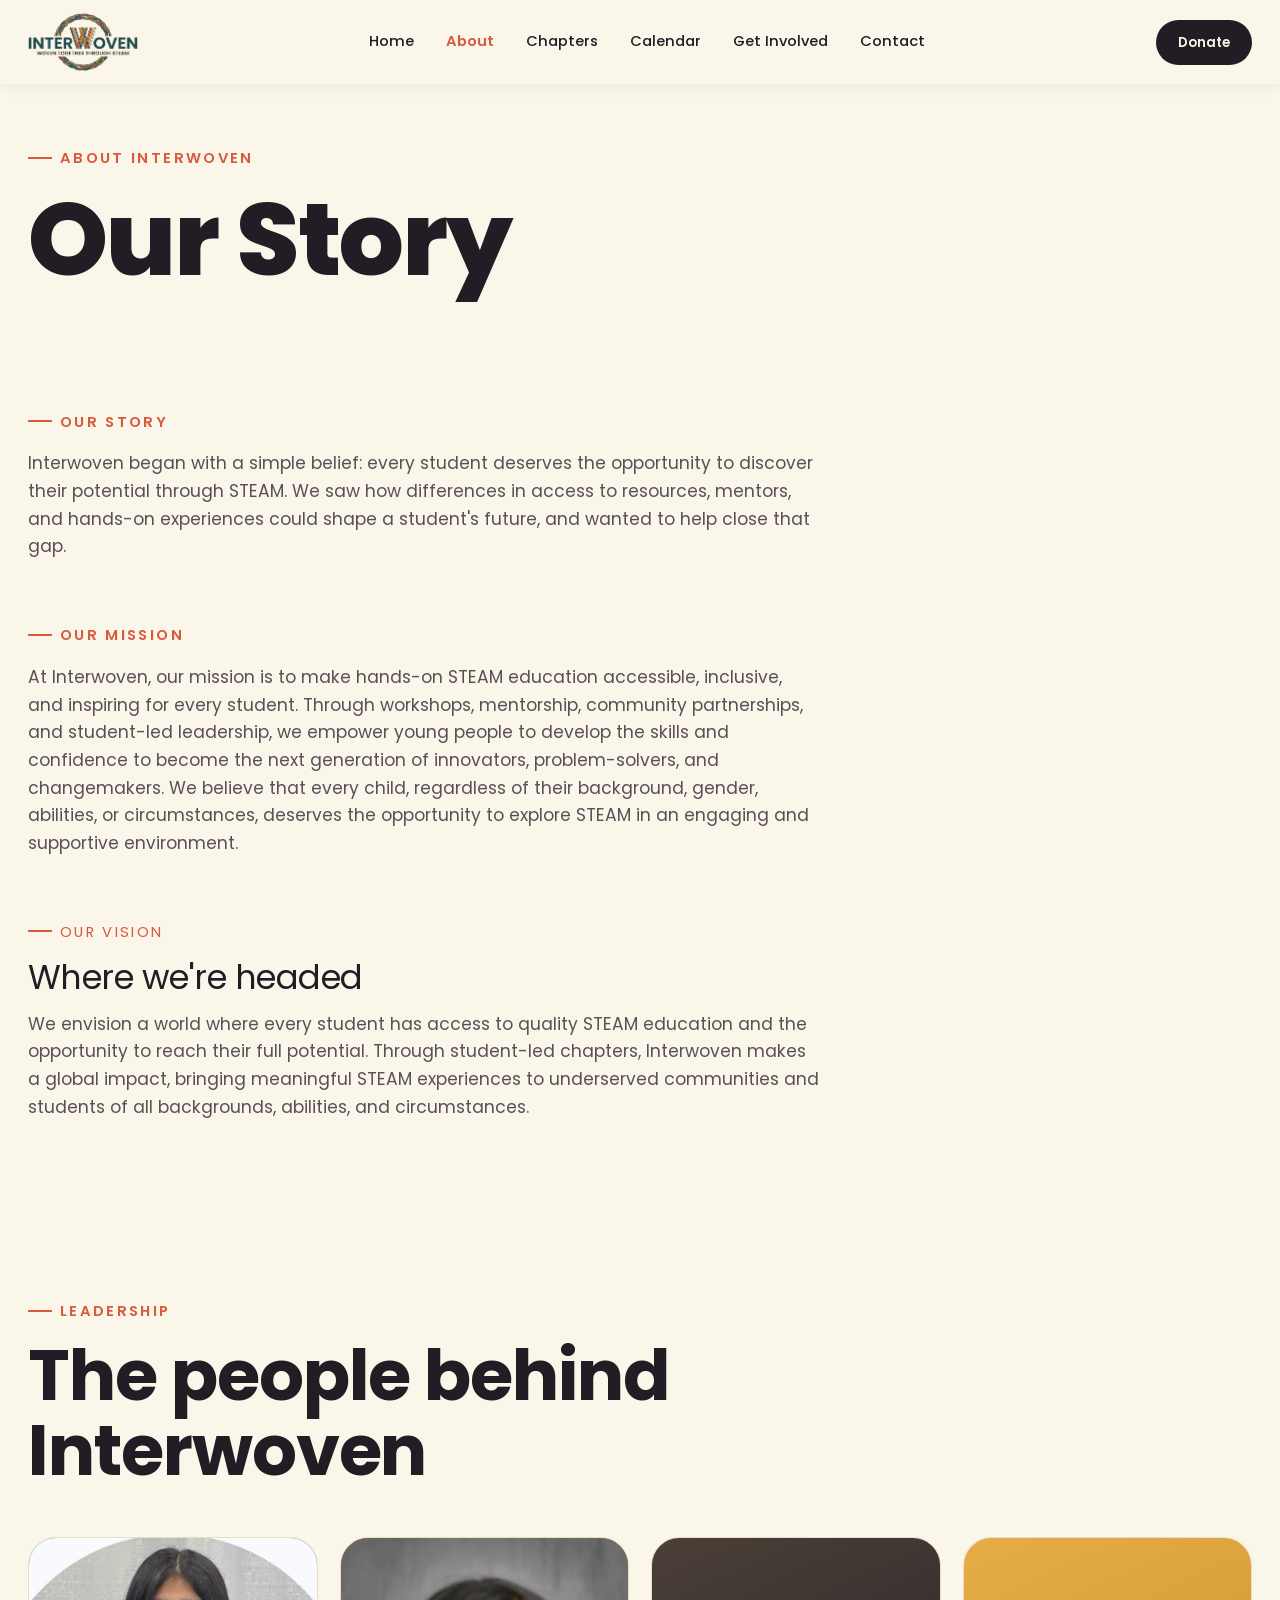
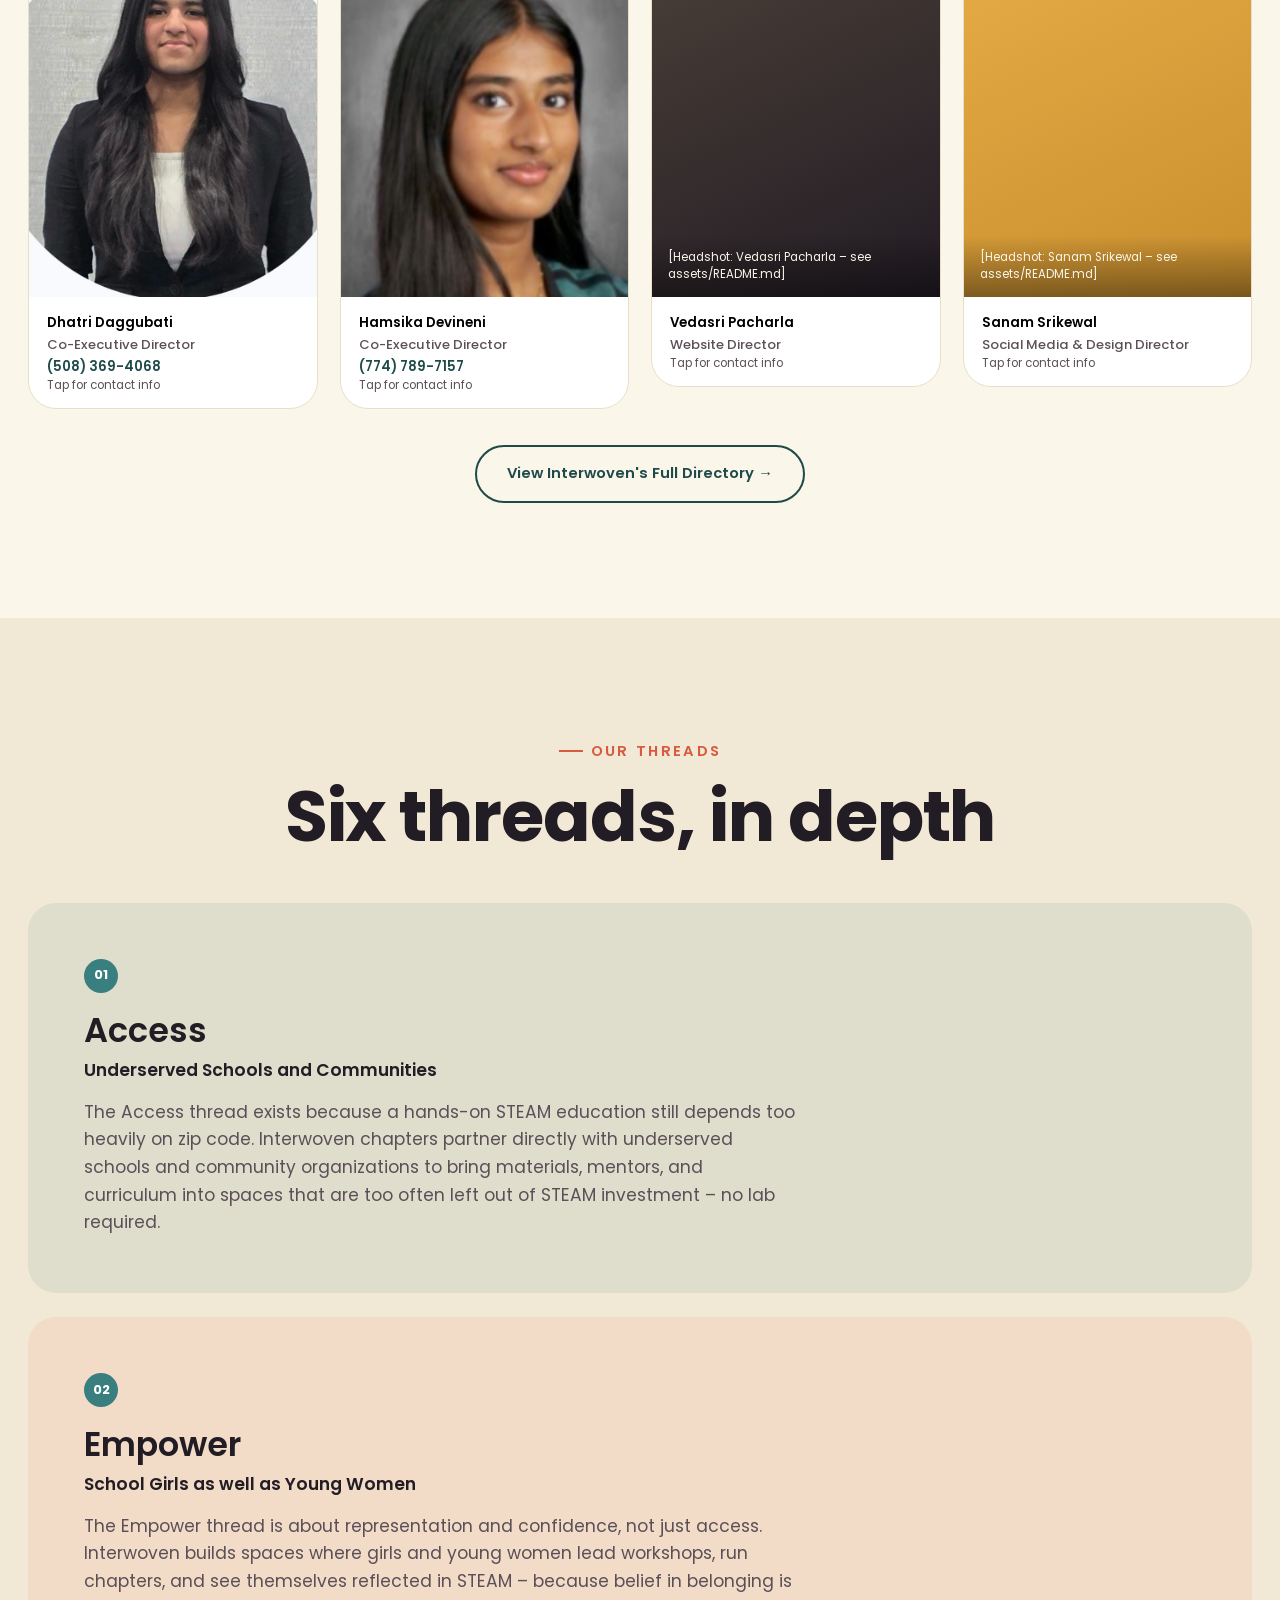
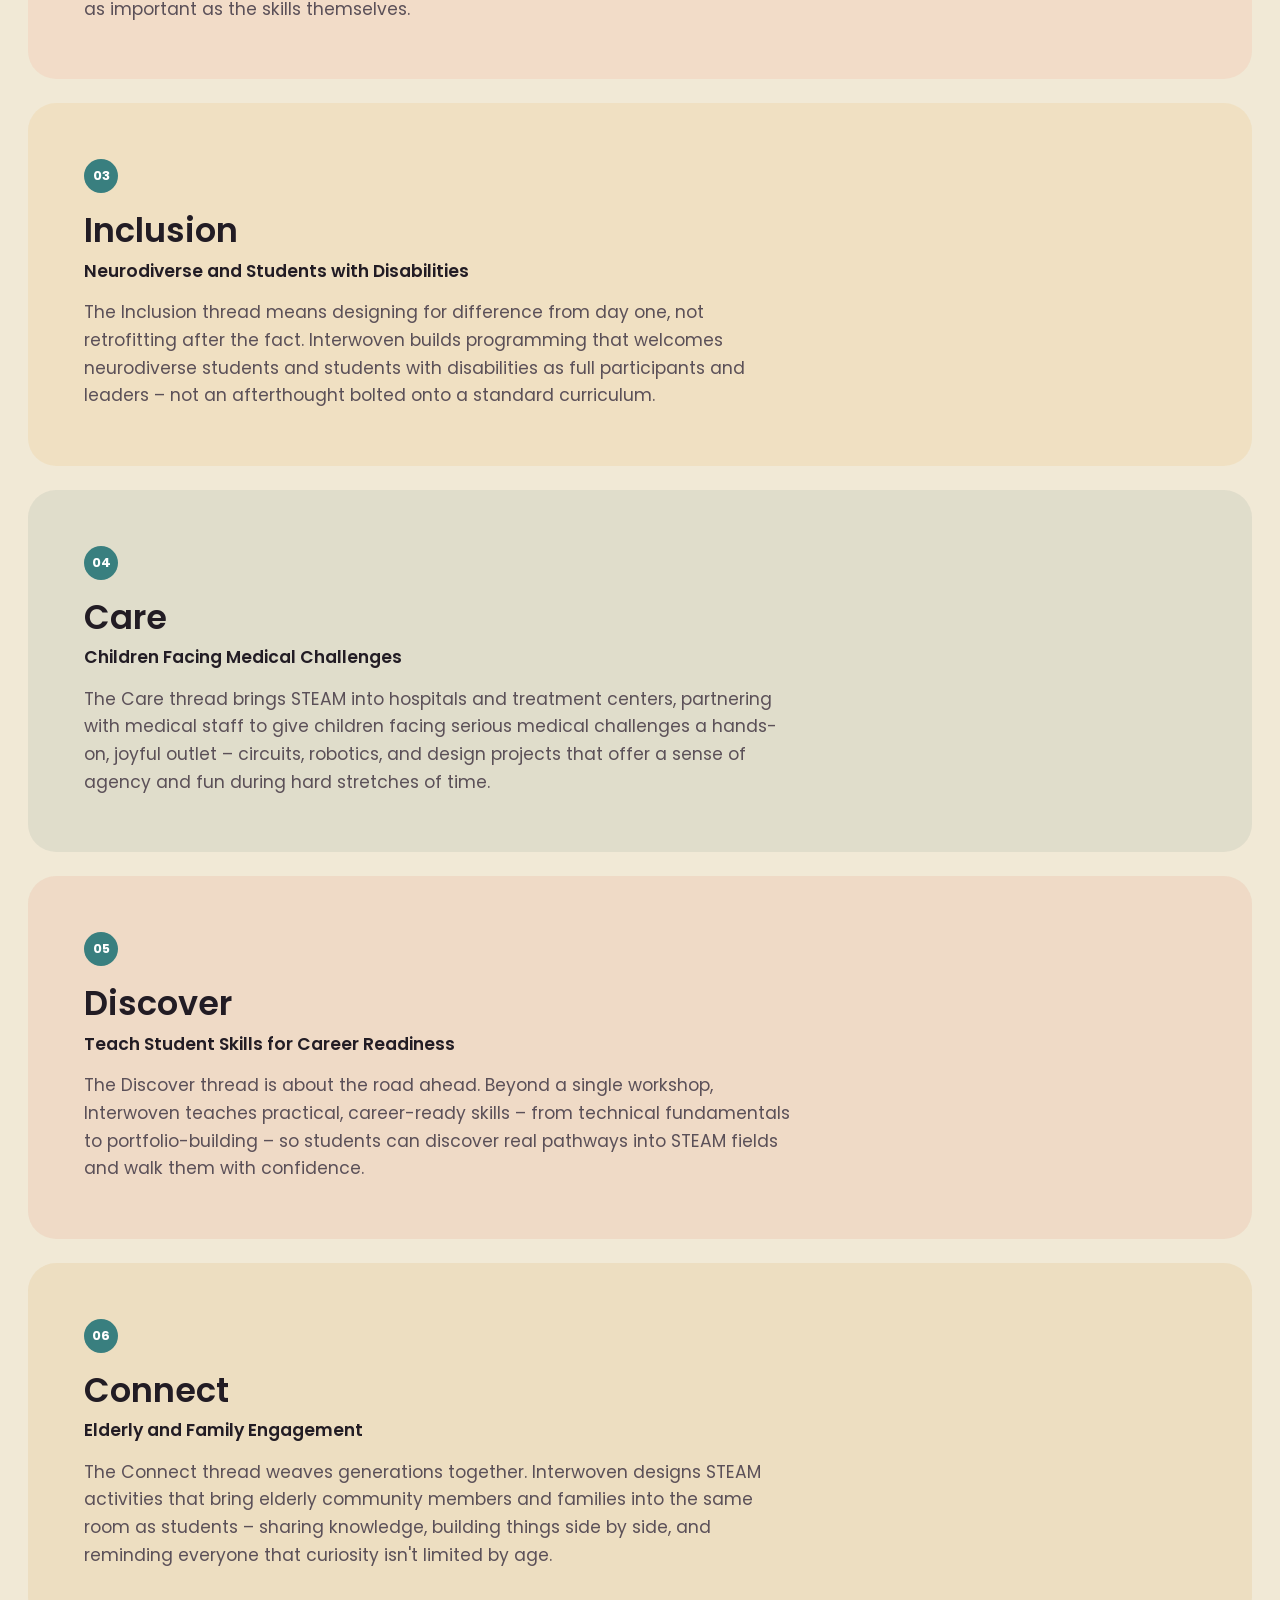
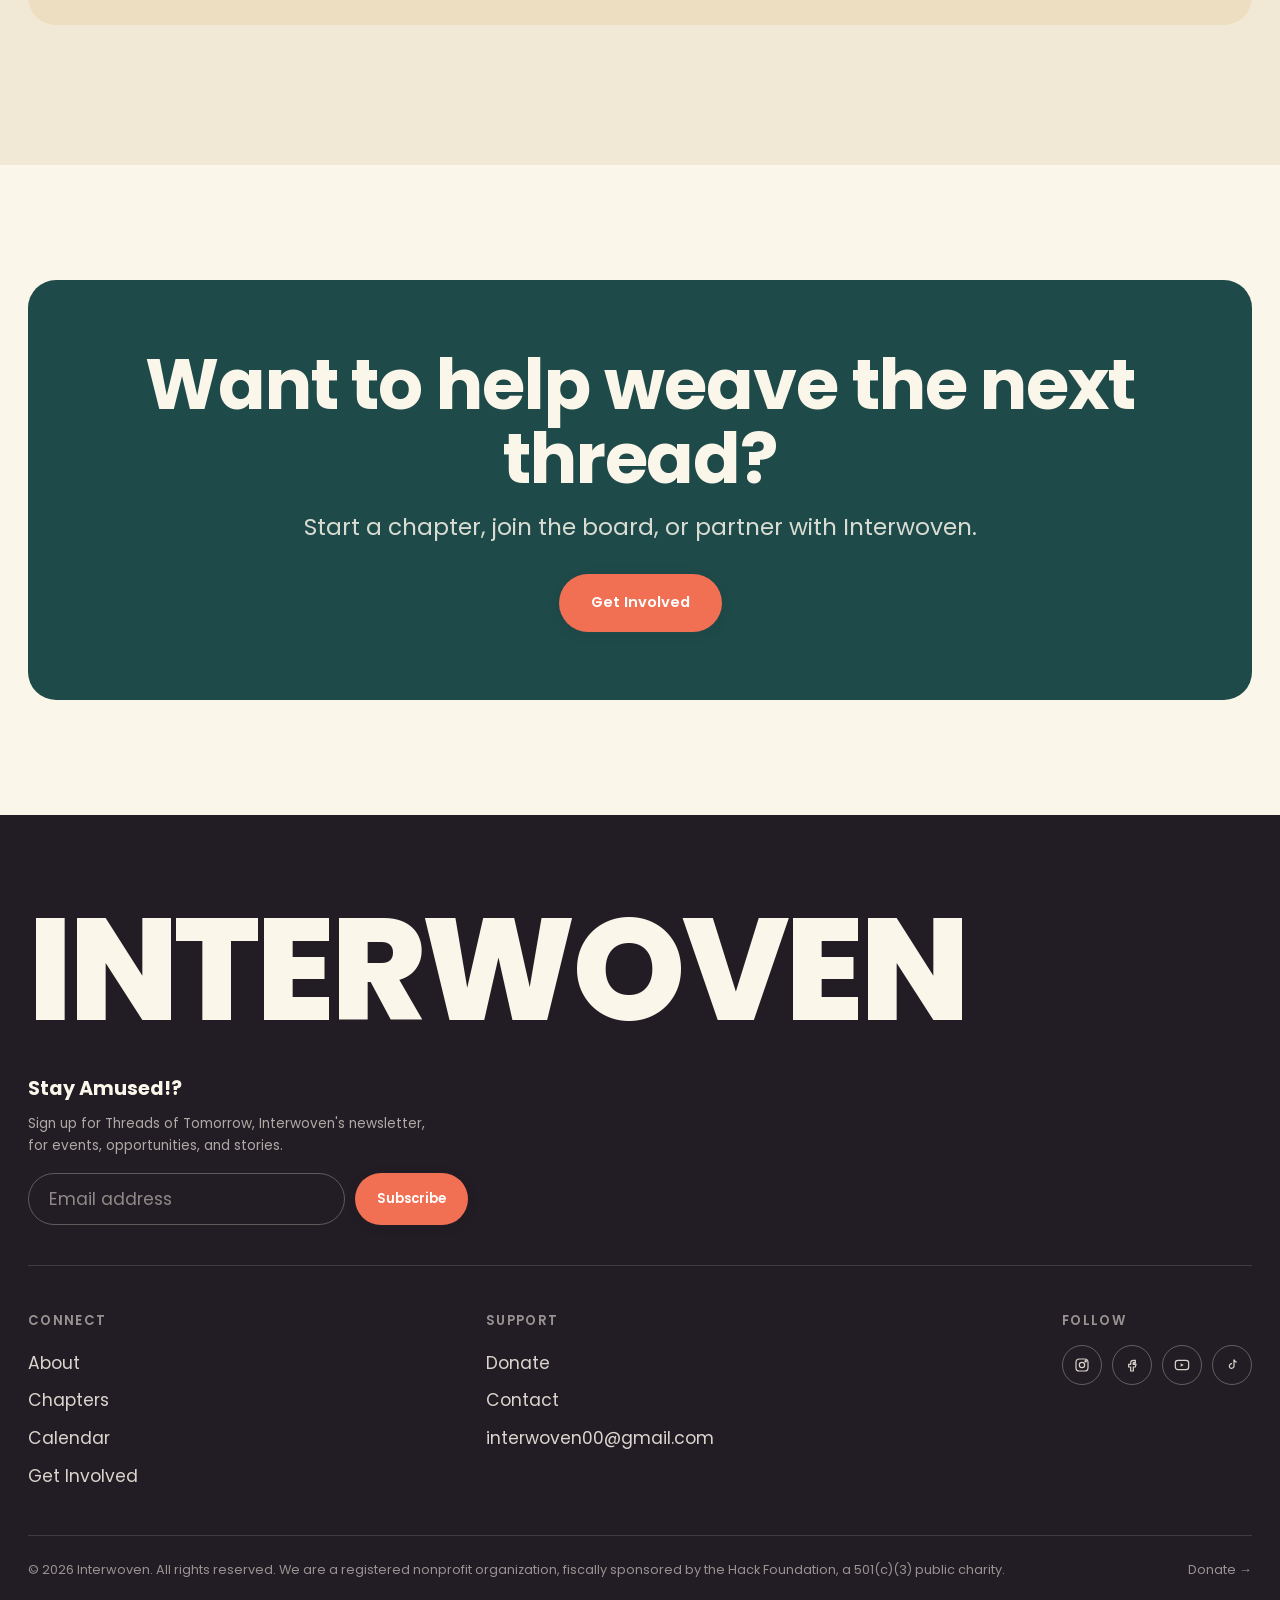
==== commit 5ceb532f: "Remove bold styling from Our Vision heading and label" ====
--- a/about.html
+++ b/about.html
@@ -65,8 +65,8 @@
       </div>
 
       <div class="plain-block" data-reveal>
-        <span class="eyebrow">Our Vision</span>
-        <h2 class="h3" style="margin-top:14px;">Where we're headed</h2>
+        <span class="eyebrow" style="font-weight:400;">Our Vision</span>
+        <h2 class="h3" style="margin-top:14px; font-weight:400;">Where we're headed</h2>
         <p style="margin-top:12px;">We envision a world where every student has access to quality STEAM education and the opportunity to reach their full potential. Through student-led chapters, Interwoven makes a global impact, bringing meaningful STEAM experiences to underserved communities and students of all backgrounds, abilities, and circumstances.</p>
       </div>
     </div>
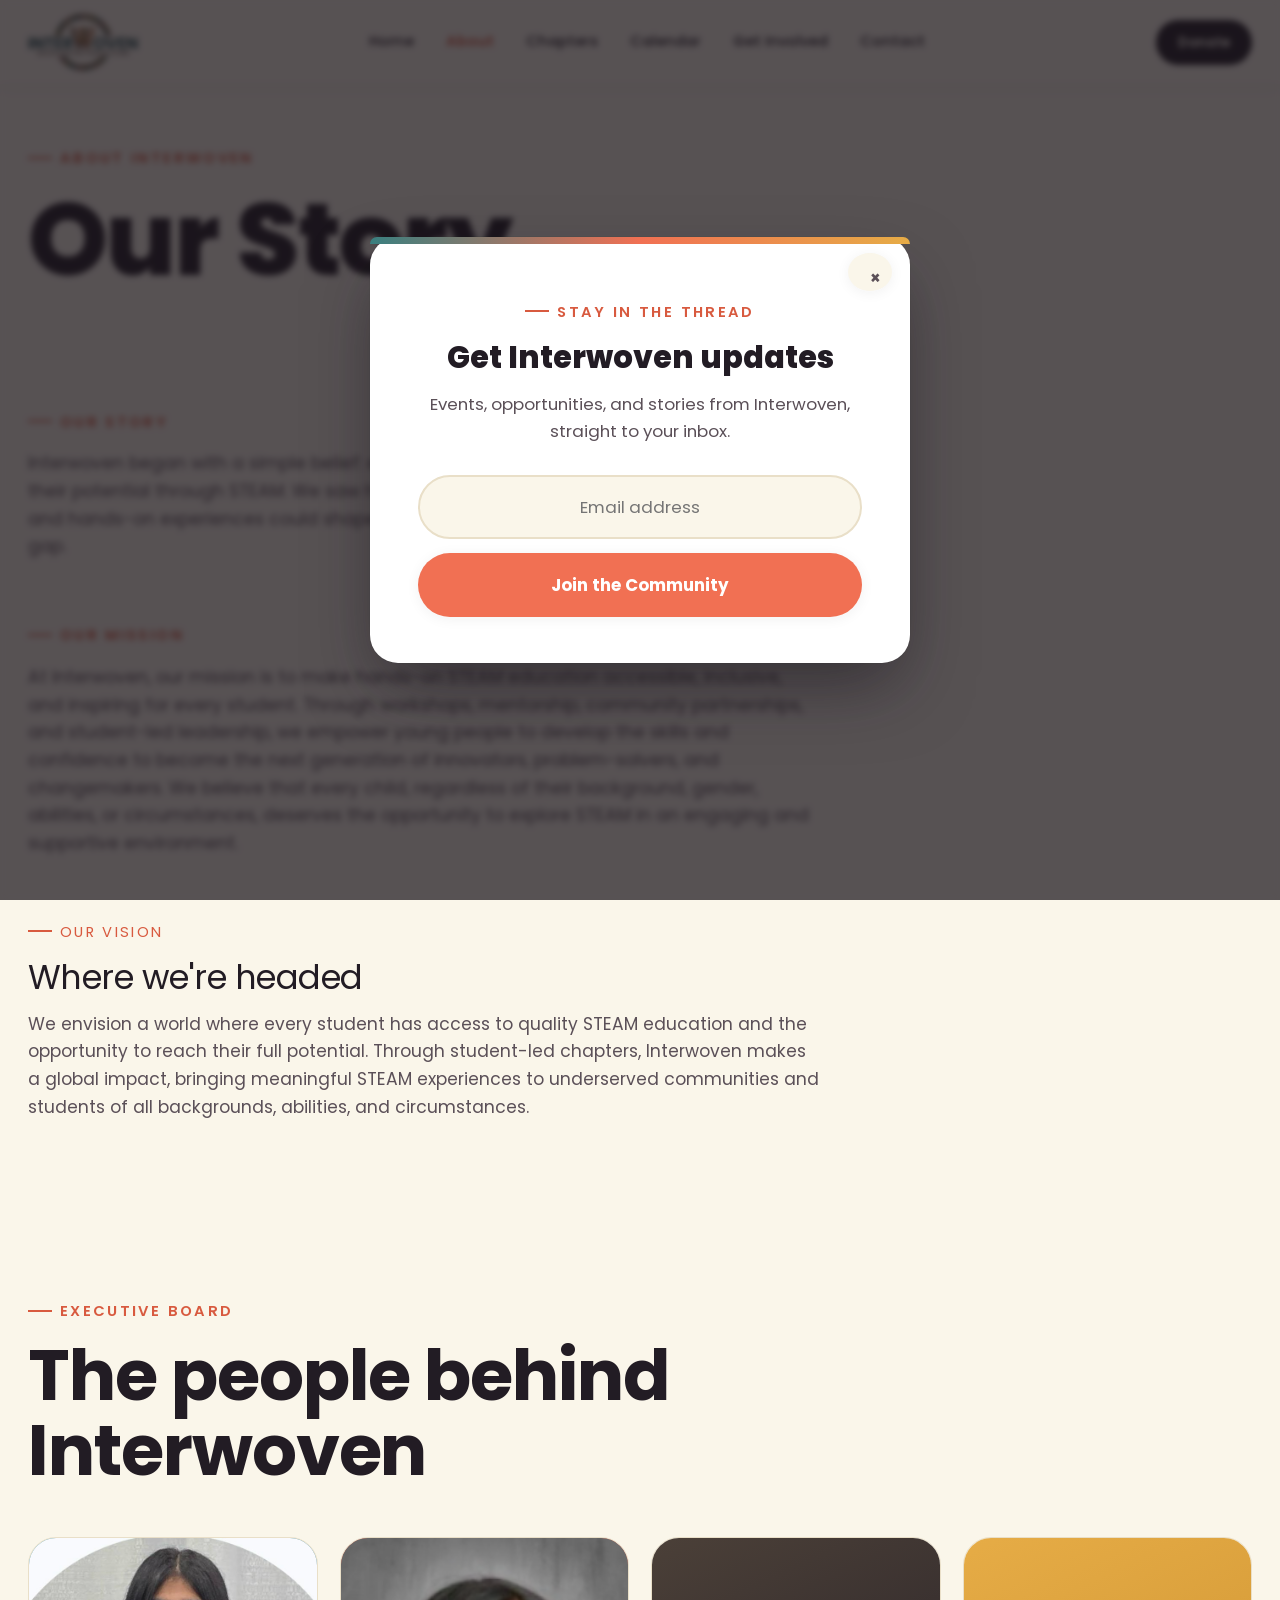
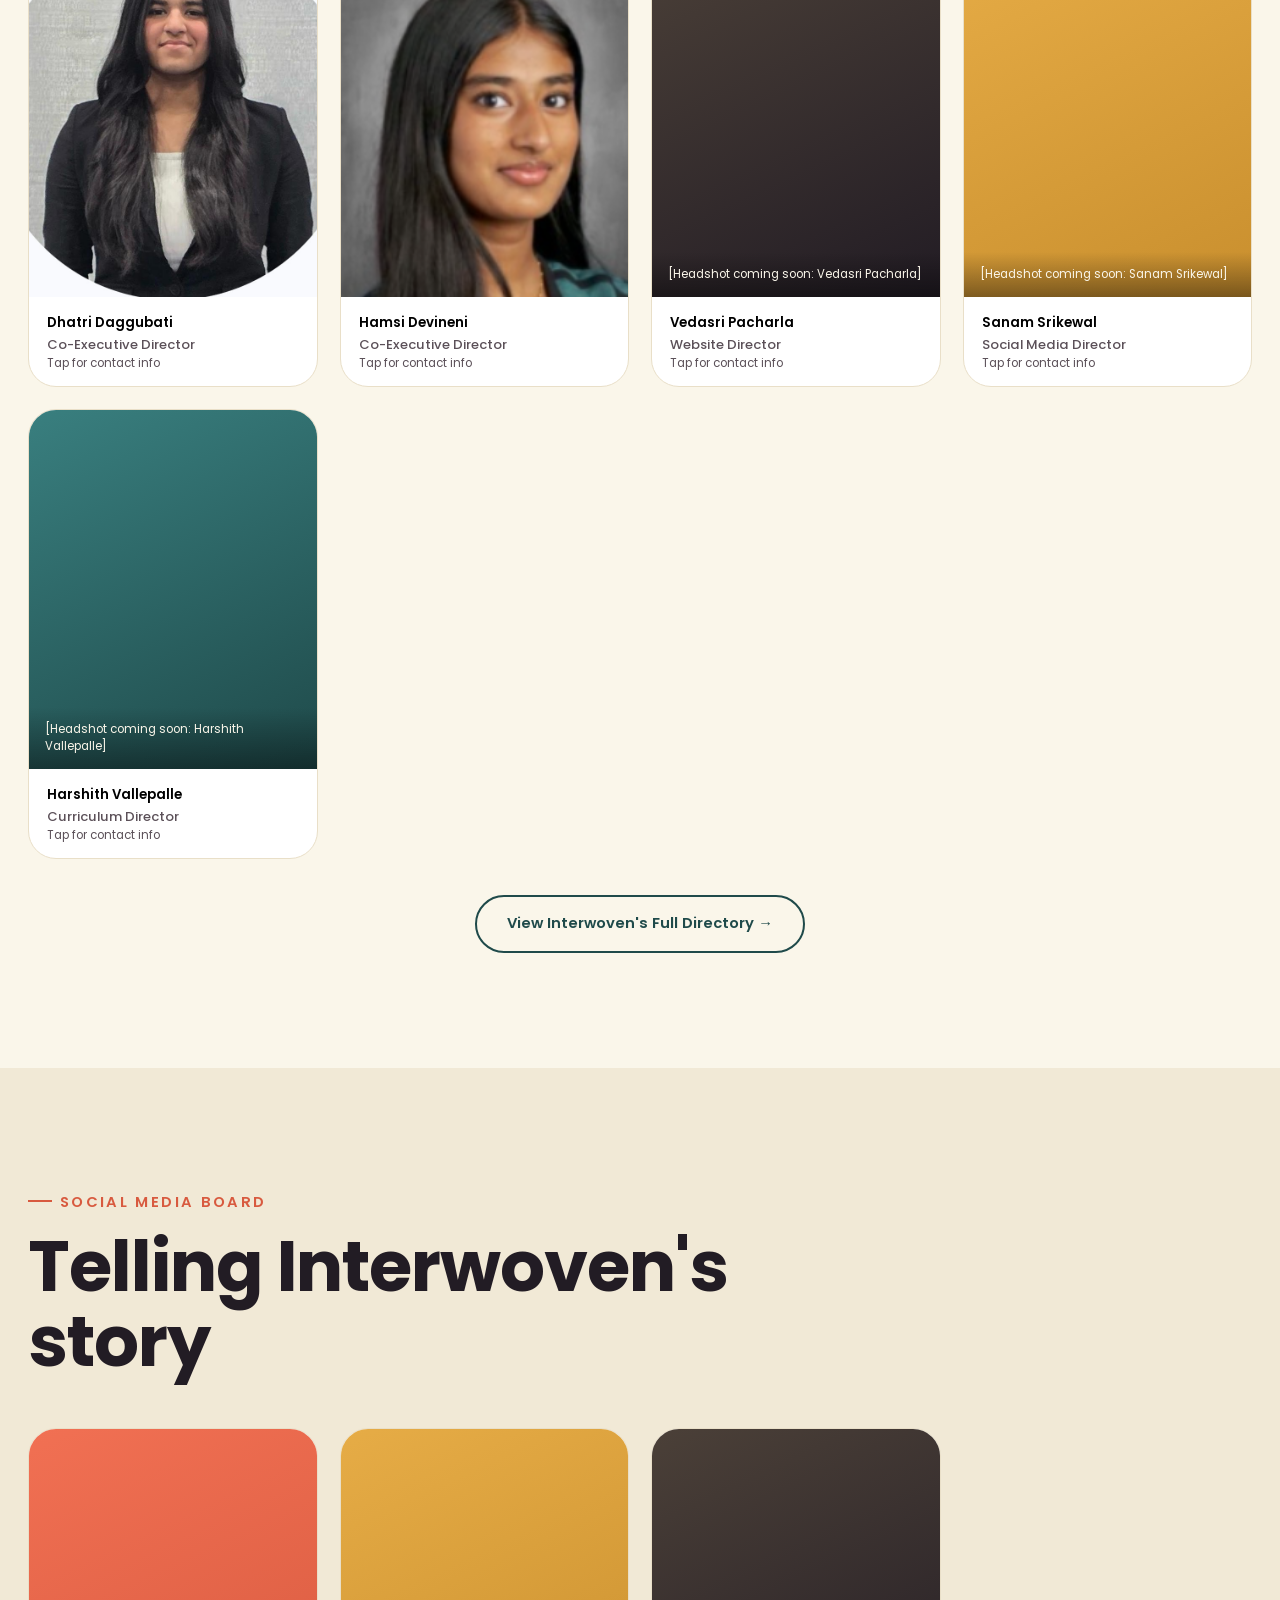
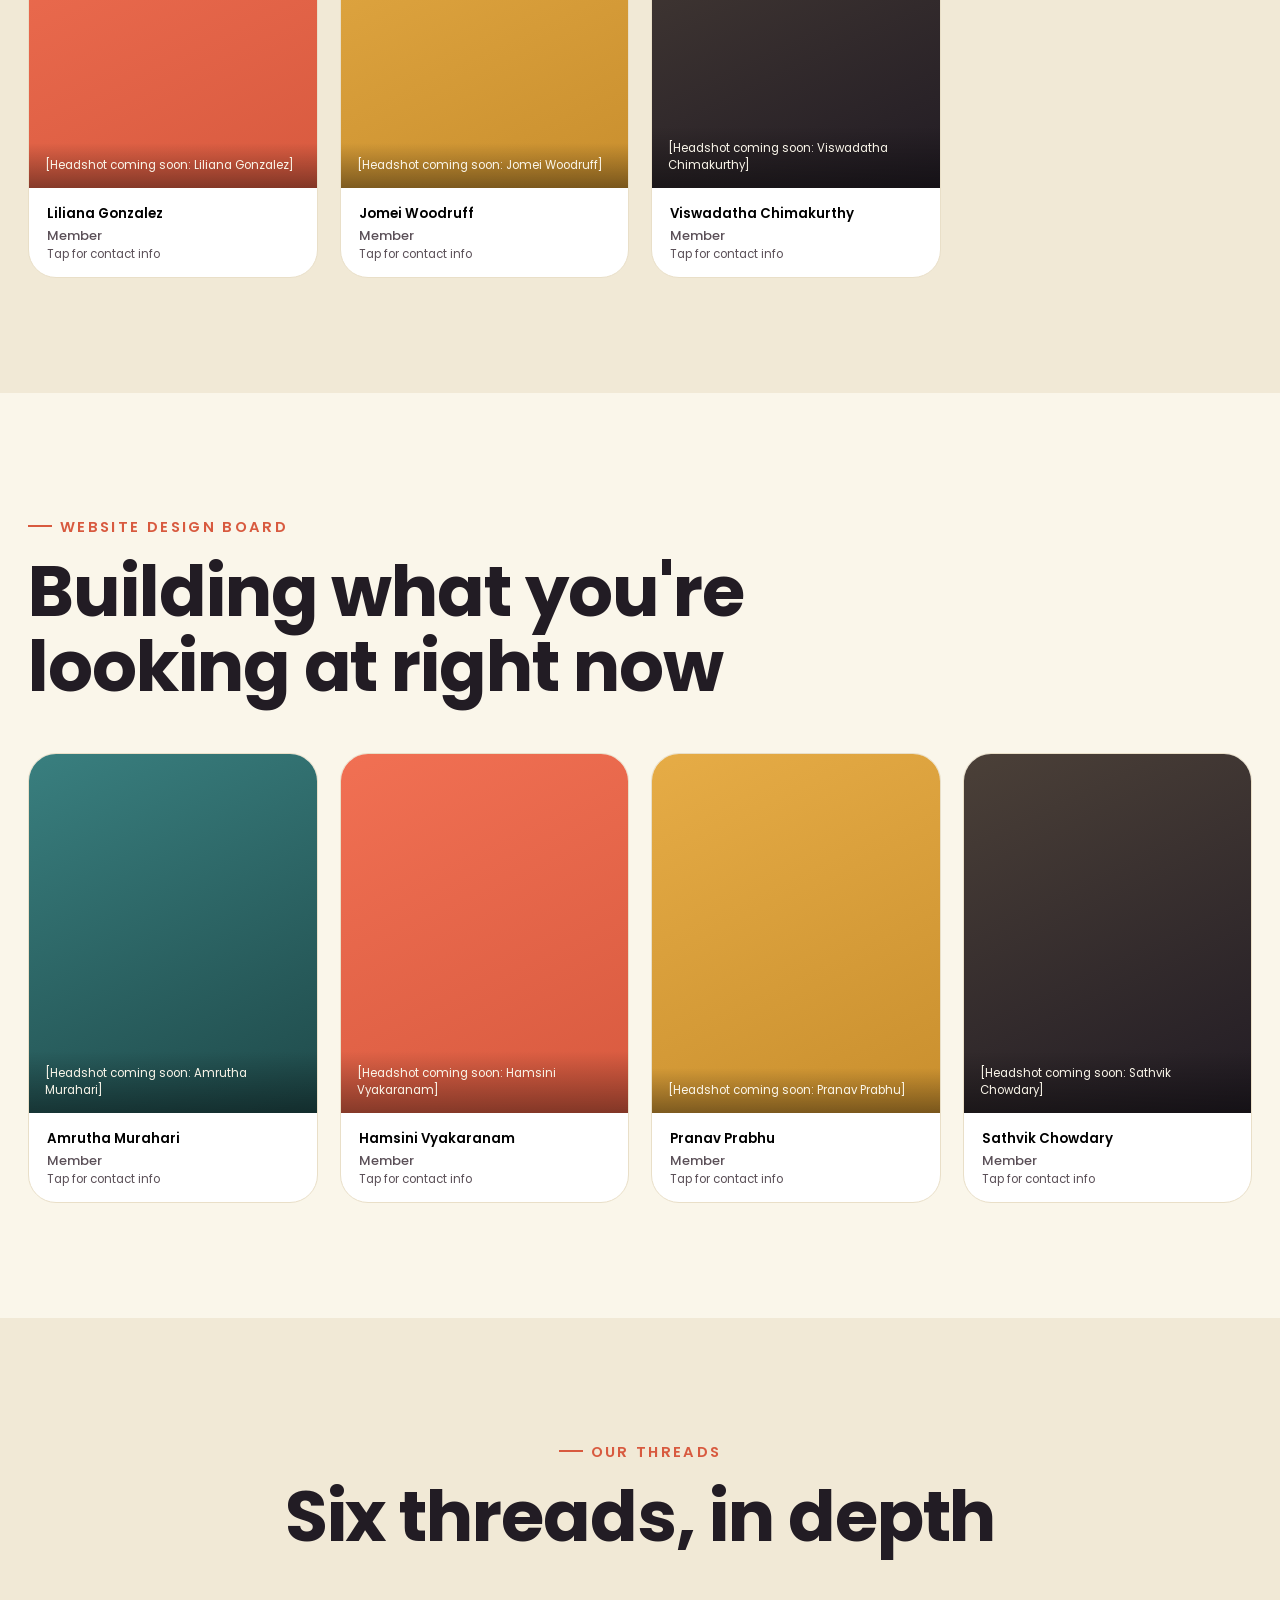
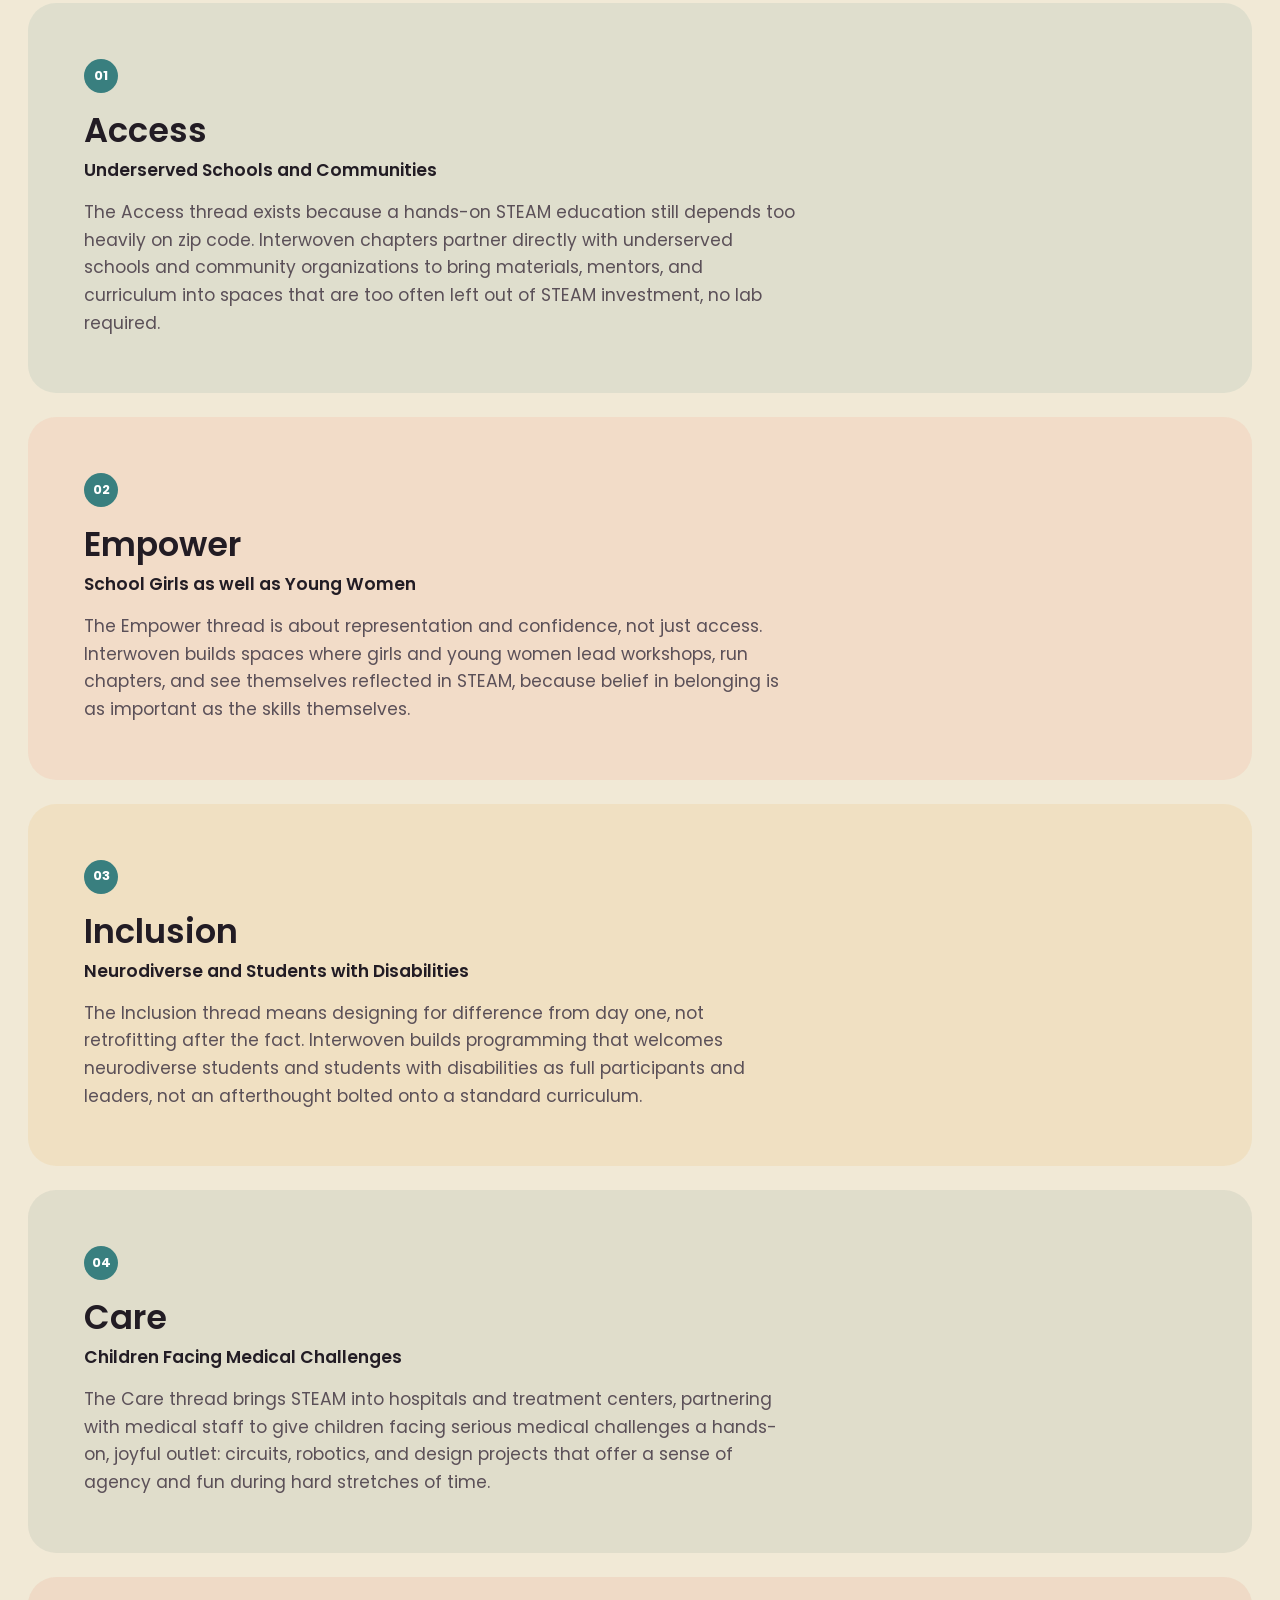
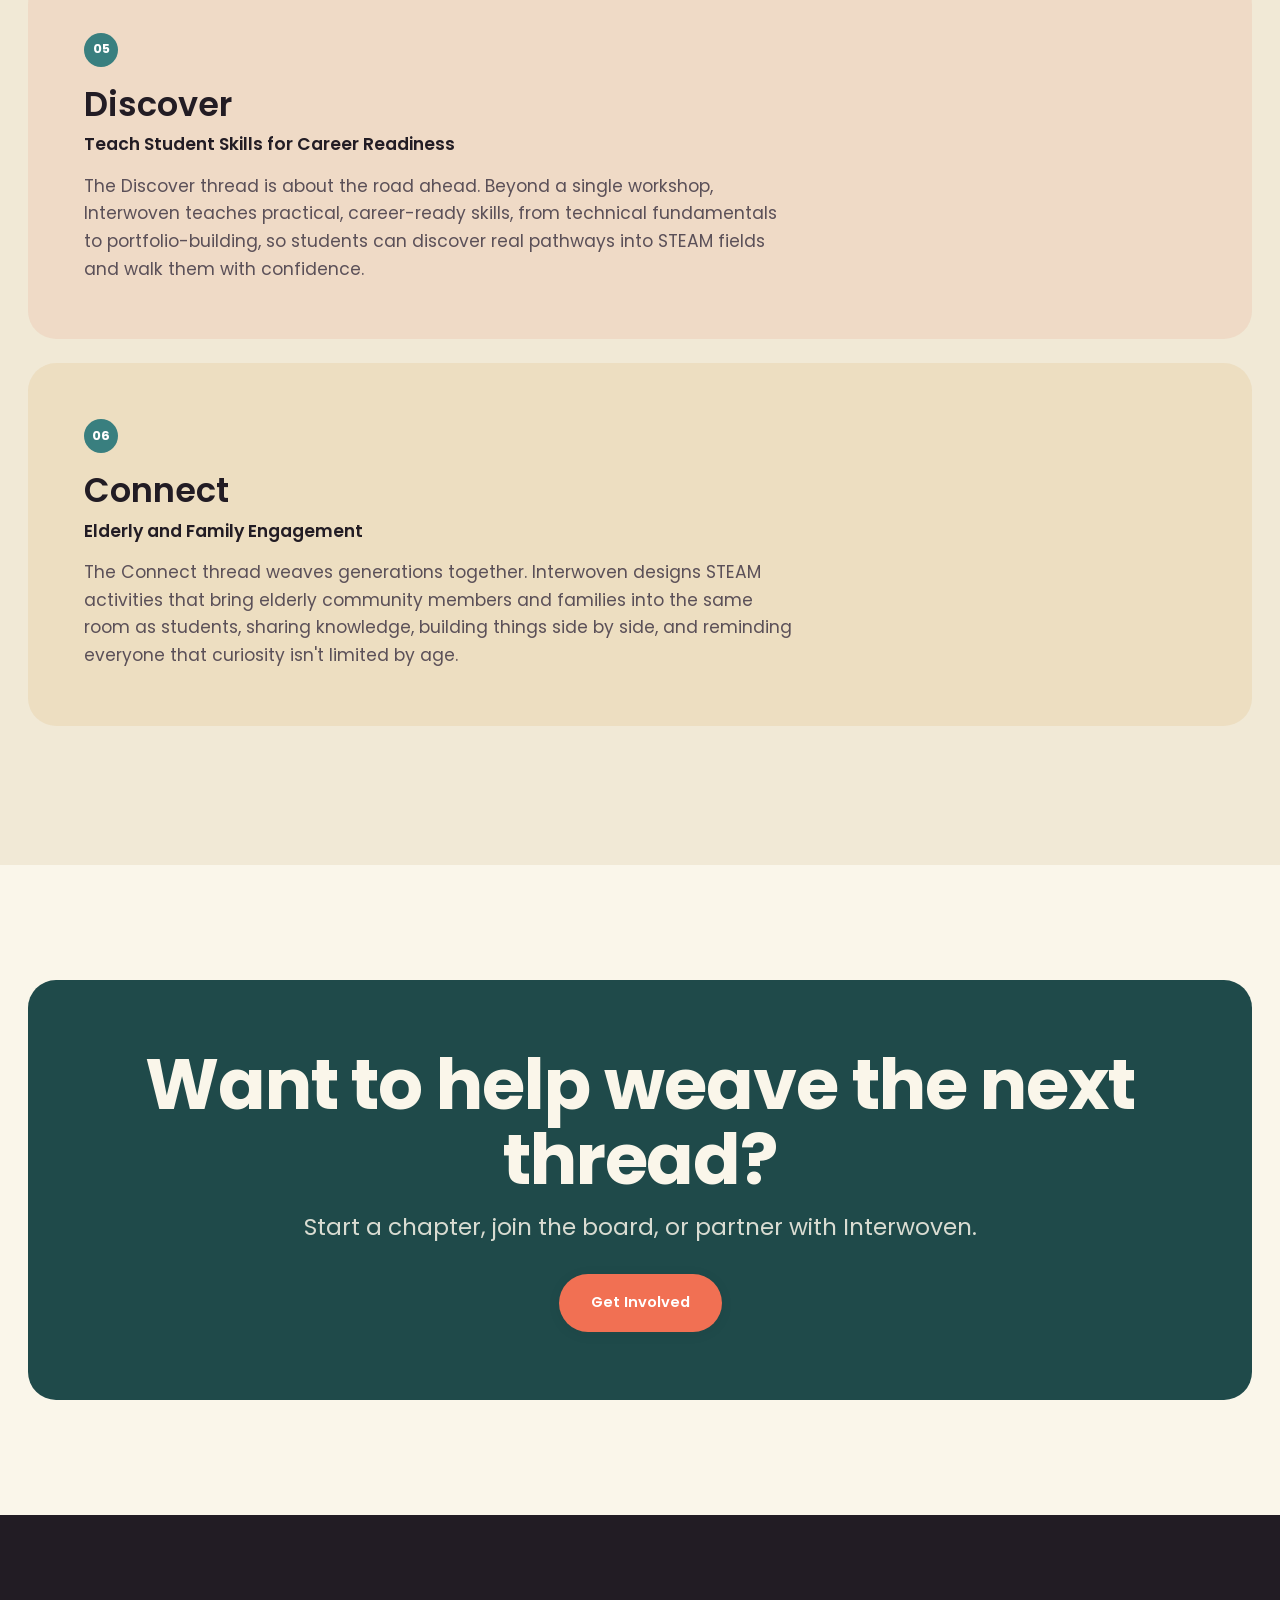
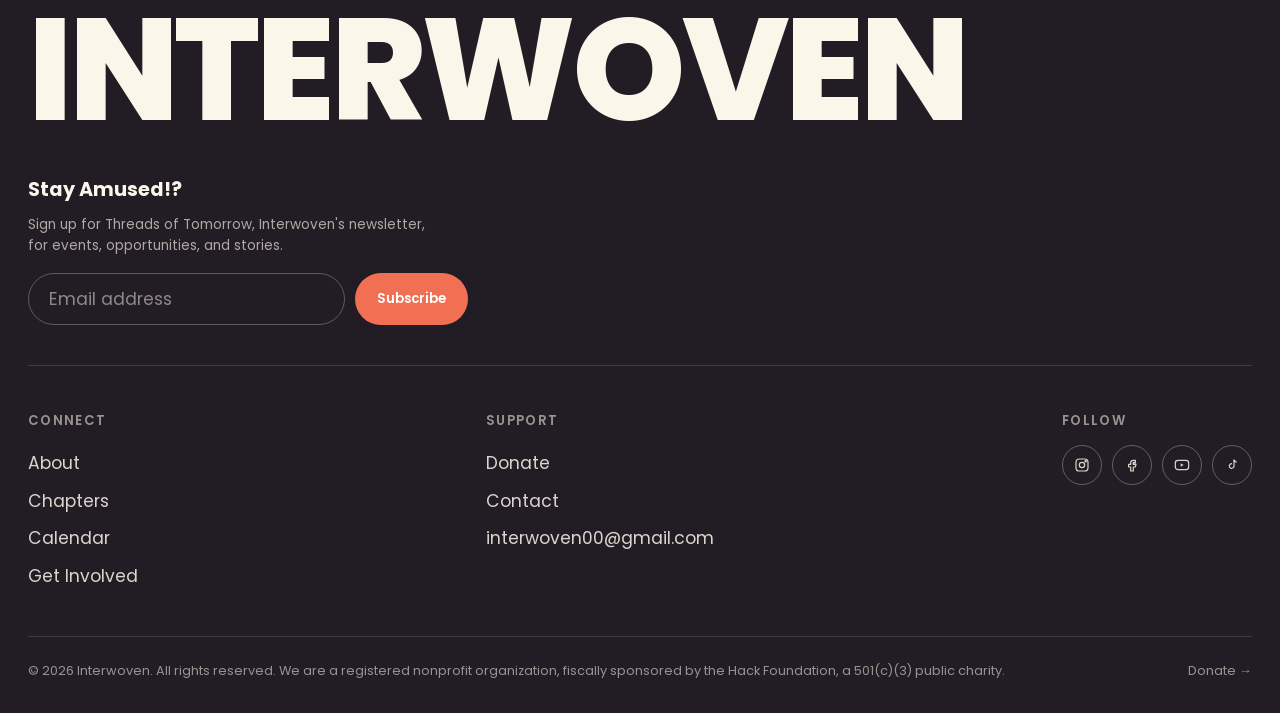
==== commit 83896b44: "Site updates: roster/chapter sync, dash cleanup, new board sections, UX fixes - Add Social Media Boa" ====
--- a/about.html
+++ b/about.html
@@ -3,9 +3,9 @@
 <head>
 <meta charset="UTF-8">
 <meta name="viewport" content="width=device-width, initial-scale=1">
-<title>About – Interwoven</title>
+<title>About | Interwoven</title>
 <meta name="description" content="Interwoven's story, mission, vision, executive board, and the six threads that guide our work.">
-<meta property="og:title" content="About – Interwoven">
+<meta property="og:title" content="About | Interwoven">
 <meta property="og:type" content="website">
 <link rel="preconnect" href="https://fonts.googleapis.com">
 <link rel="preconnect" href="https://fonts.gstatic.com" crossorigin>
@@ -24,7 +24,7 @@
 <header class="site-header is-solid">
   <div class="header-inner">
     <a href="index.html" class="brand" aria-label="Interwoven home">
-      <img src="assets/logo-full-sm.png" alt="Interwoven – Woven Together Through STEAM" height="58" width="112">
+      <img src="assets/logo-full-sm.png" alt="Interwoven logo" height="58" width="112">
     </a>
     <nav class="primary-nav" id="primary-nav" aria-label="Primary">
       <a href="index.html">Home</a>
@@ -76,7 +76,7 @@
   <section class="section">
     <div class="wrap">
       <div class="section-head" data-reveal>
-        <span class="eyebrow">Leadership</span>
+        <span class="eyebrow">Executive Board</span>
         <h2 style="margin-top:16px;">The people behind Interwoven</h2>
       </div>
 
@@ -85,6 +85,30 @@
       <div class="center" style="margin-top:36px;">
         <a href="directory.html" class="btn btn-secondary">View Interwoven's Full Directory →</a>
       </div>
+    </div>
+  </section>
+
+  <!-- ============ SOCIAL MEDIA BOARD ============ -->
+  <section class="section" style="background:var(--cream-deep);">
+    <div class="wrap">
+      <div class="section-head" data-reveal>
+        <span class="eyebrow">Social Media Board</span>
+        <h2 style="margin-top:16px;">Telling Interwoven's story</h2>
+      </div>
+
+      <div class="board-grid" id="board-grid-social" data-reveal></div>
+    </div>
+  </section>
+
+  <!-- ============ WEBSITE DESIGN BOARD ============ -->
+  <section class="section">
+    <div class="wrap">
+      <div class="section-head" data-reveal>
+        <span class="eyebrow">Website Design Board</span>
+        <h2 style="margin-top:16px;">Building what you're looking at right now</h2>
+      </div>
+
+      <div class="board-grid" id="board-grid-webdesign" data-reveal></div>
     </div>
   </section>
 
@@ -122,7 +146,7 @@
     <button class="newsletter-modal-close" data-close-newsletter aria-label="Dismiss">&times;</button>
     <span class="eyebrow">Stay in the Thread</span>
     <h3>Get Interwoven updates</h3>
-    <p>Events, opportunities, and stories from Interwoven – straight to your inbox.</p>
+    <p>Events, opportunities, and stories from Interwoven, straight to your inbox.</p>
     <form>
       <label for="newsletter-modal-email" class="visually-hidden">Email address</label>
       <input type="email" id="newsletter-modal-email" placeholder="Email address" required>
--- a/css/styles.css
+++ b/css/styles.css
@@ -367,7 +367,8 @@
 /* ---------- Newsletter popup (prominent, centered modal) ---------- */
 .newsletter-overlay{
   position: fixed; inset: 0; z-index: 500;
-  background: rgba(34,28,36,0.6);
+  background: rgba(24,18,26,0.72);
+  backdrop-filter: blur(3px);
   display: flex; align-items: center; justify-content: center;
   padding: 20px;
   opacity: 0; visibility: hidden;
@@ -376,33 +377,33 @@
 .newsletter-overlay.is-open{ opacity: 1; visibility: visible; }
 .newsletter-modal{
   background: var(--surface); border-radius: var(--r-lg);
-  max-width: 460px; width: 100%; padding: 48px 40px 40px;
+  max-width: 540px; width: 100%; padding: 56px 48px 46px;
   position: relative; text-align: center;
-  box-shadow: var(--shadow-lg);
-  transform: translateY(18px) scale(0.96);
+  box-shadow: 0 30px 70px -12px rgba(24,18,26,0.55), 0 0 0 1px rgba(0,0,0,0.03);
+  transform: translateY(24px) scale(0.94);
   transition: transform var(--dur) var(--ease);
 }
 .newsletter-overlay.is-open .newsletter-modal{ transform: translateY(0) scale(1); }
 .newsletter-modal::before{
-  content:""; position: absolute; top: 0; left: 28px; right: 28px; height: 5px;
+  content:""; position: absolute; top: 0; left: 0; right: 0; height: 7px;
   background: linear-gradient(90deg, var(--teal), var(--coral), var(--amber));
-  border-radius: 0 0 5px 5px;
+  border-radius: var(--r-lg) var(--r-lg) 0 0;
 }
 .newsletter-modal-close{
-  position: absolute; top: 14px; right: 16px; width: 36px; height: 36px; border-radius: 50%;
-  border: none; background: transparent; font-size: 1.3rem; color: var(--text-soft); line-height: 1;
-}
-.newsletter-modal-close:hover{ background: var(--cream-deep); }
-.newsletter-modal .eyebrow{ justify-content: center; margin-bottom: 14px; }
-.newsletter-modal h3{ font-size: var(--step-2); }
-.newsletter-modal p{ color: var(--text-soft); margin-top: 12px; }
-.newsletter-modal form{ display: flex; flex-direction: column; gap: 12px; margin-top: 26px; }
+  position: absolute; top: 16px; right: 18px; width: 38px; height: 38px; border-radius: 50%;
+  border: none; background: var(--cream); font-size: 1.4rem; color: var(--text-soft); line-height: 1;
+}
+.newsletter-modal-close:hover{ background: var(--cream-deep); color: var(--text); }
+.newsletter-modal .eyebrow{ justify-content: center; margin-bottom: 16px; }
+.newsletter-modal h3{ font-size: clamp(1.7rem, 2.4vw, var(--step-3)); font-weight: 800; }
+.newsletter-modal p{ color: var(--text-soft); margin-top: 14px; font-size: 1.05rem; }
+.newsletter-modal form{ display: flex; flex-direction: column; gap: 14px; margin-top: 30px; }
 .newsletter-modal input{
-  border: 1.5px solid var(--border); border-radius: var(--r-pill);
-  padding: 15px 20px; background: var(--cream); color: var(--text); text-align: center; font-size: 1rem;
-}
-.newsletter-modal input:focus{ border-color: var(--teal); }
-.newsletter-modal button{ padding: 15px 20px; }
+  border: 2px solid var(--border); border-radius: var(--r-pill);
+  padding: 17px 22px; background: var(--cream); color: var(--text); text-align: center; font-size: 1.05rem;
+}
+.newsletter-modal input:focus{ border-color: var(--teal); outline: none; }
+.newsletter-modal button{ padding: 17px 22px; font-size: 1.05rem; font-weight: 700; box-shadow: var(--shadow-sm); }
 
 /* ---------- Footer newsletter mini-section ---------- */
 .footer-newsletter{ margin-bottom: 44px; padding-bottom: 40px; border-bottom: 1px solid rgba(250,246,234,0.14); }
@@ -539,7 +540,18 @@
 }
 
 /* ---------- Chapters map + directory ---------- */
+.map-wrap{ position: relative; }
 #chapters-map{ height: 520px; border-radius: var(--r-lg); overflow: hidden; border: 1px solid var(--border); box-shadow: var(--shadow-sm); }
+.map-home-btn{
+  position: absolute; top: 12px; left: 12px; z-index: 400;
+  width: 38px; height: 38px; border-radius: var(--r-md, 10px);
+  background: var(--surface); border: 1px solid var(--border); color: var(--text);
+  display: flex; align-items: center; justify-content: center;
+  box-shadow: var(--shadow-sm); cursor: pointer;
+  transition: background var(--dur) var(--ease), transform var(--dur) var(--ease);
+}
+.map-home-btn:hover{ background: var(--cream-deep); transform: translateY(-1px); }
+.map-home-btn:active{ transform: translateY(0); }
 .map-fallback{
   height: 520px; border-radius: var(--r-lg); border: 1px dashed var(--border);
   display: flex; align-items: center; justify-content: center; text-align: center; padding: 40px;
@@ -548,7 +560,15 @@
 .chapter-directory{ display: grid; grid-template-columns: repeat(4,1fr); gap: 20px; }
 @media (max-width: 900px){ .chapter-directory{ grid-template-columns: repeat(2,1fr); } }
 @media (max-width: 560px){ .chapter-directory{ grid-template-columns: 1fr; } }
-.chapter-card{ background: var(--surface); border: 1px solid var(--border); border-radius: var(--r-md); padding: 20px; }
+.chapter-card{ background: var(--surface); border: 1px solid var(--border); border-radius: var(--r-md); overflow: hidden; }
+.chapter-card .chapter-photo-wrap{ position: relative; width: 100%; aspect-ratio: 16 / 9; overflow: hidden; background: var(--cream-deep); }
+.chapter-card .chapter-photo-wrap img{ width: 100%; height: 100%; object-fit: cover; display: block; }
+.chapter-card .chapter-photo-credit{
+  position: absolute; bottom: 6px; right: 8px; font-size: 0.65rem; color: #fff;
+  background: rgba(0,0,0,0.45); padding: 2px 7px; border-radius: var(--r-pill);
+  line-height: 1.4;
+}
+.chapter-card .chapter-card-body{ padding: 20px; }
 .chapter-card h4{ margin-bottom: 2px; }
 .chapter-card .loc{ font-size: 0.82rem; color: var(--text-soft); margin-bottom: 8px; }
 .chapter-card a{ font-size: 0.82rem; color: var(--teal-deep); font-weight: 600; }
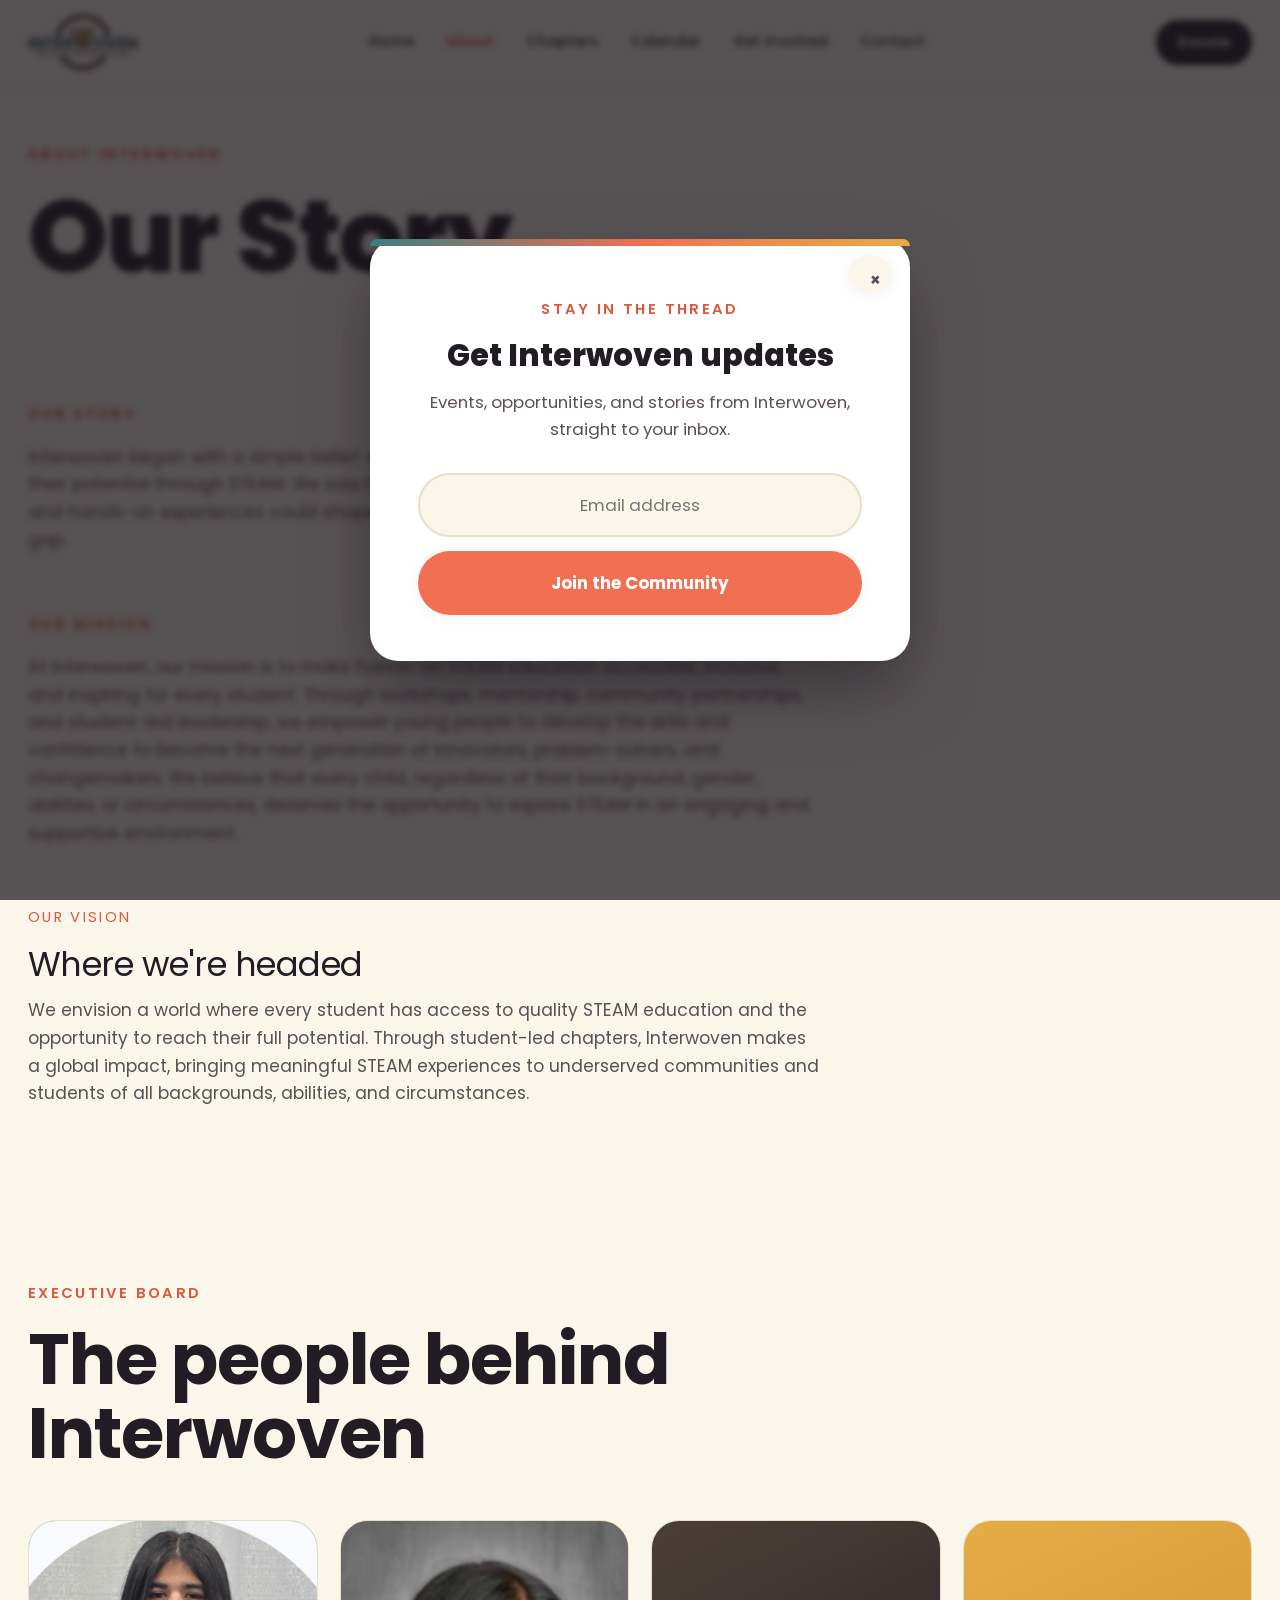
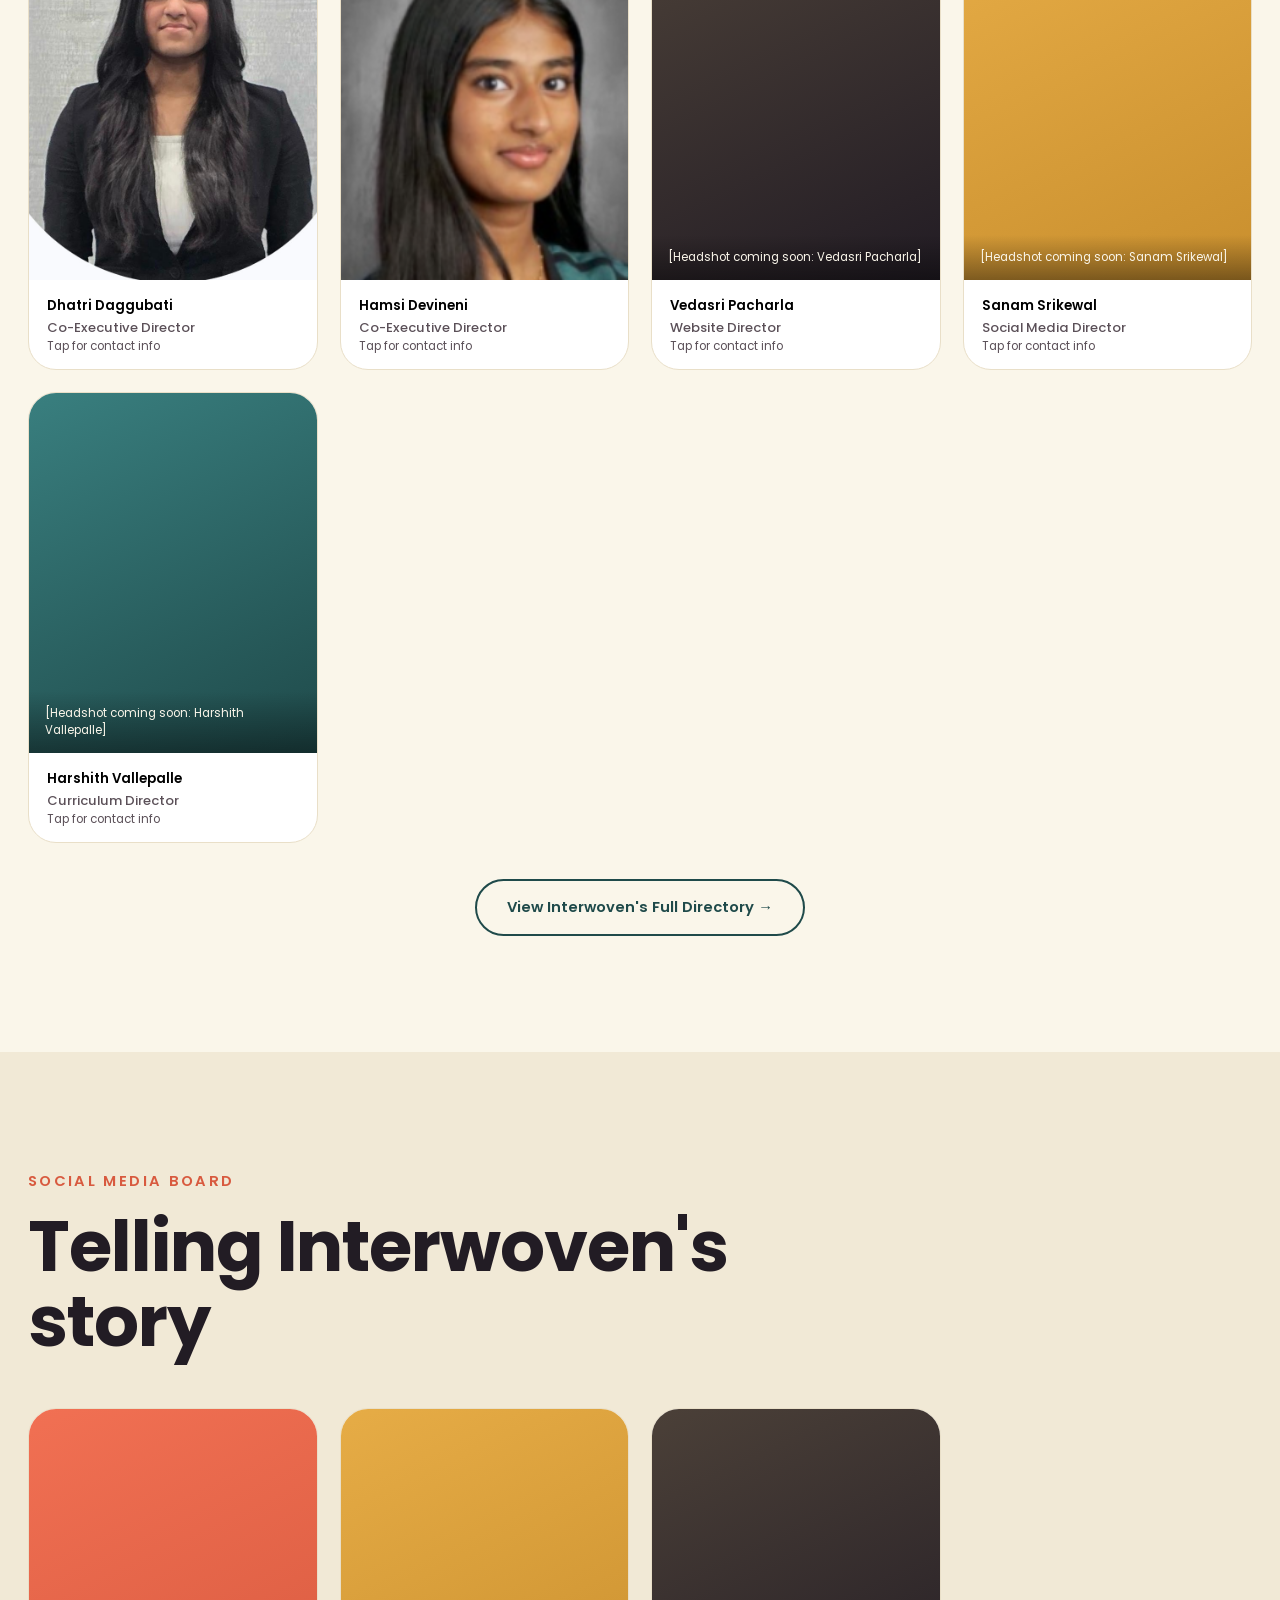
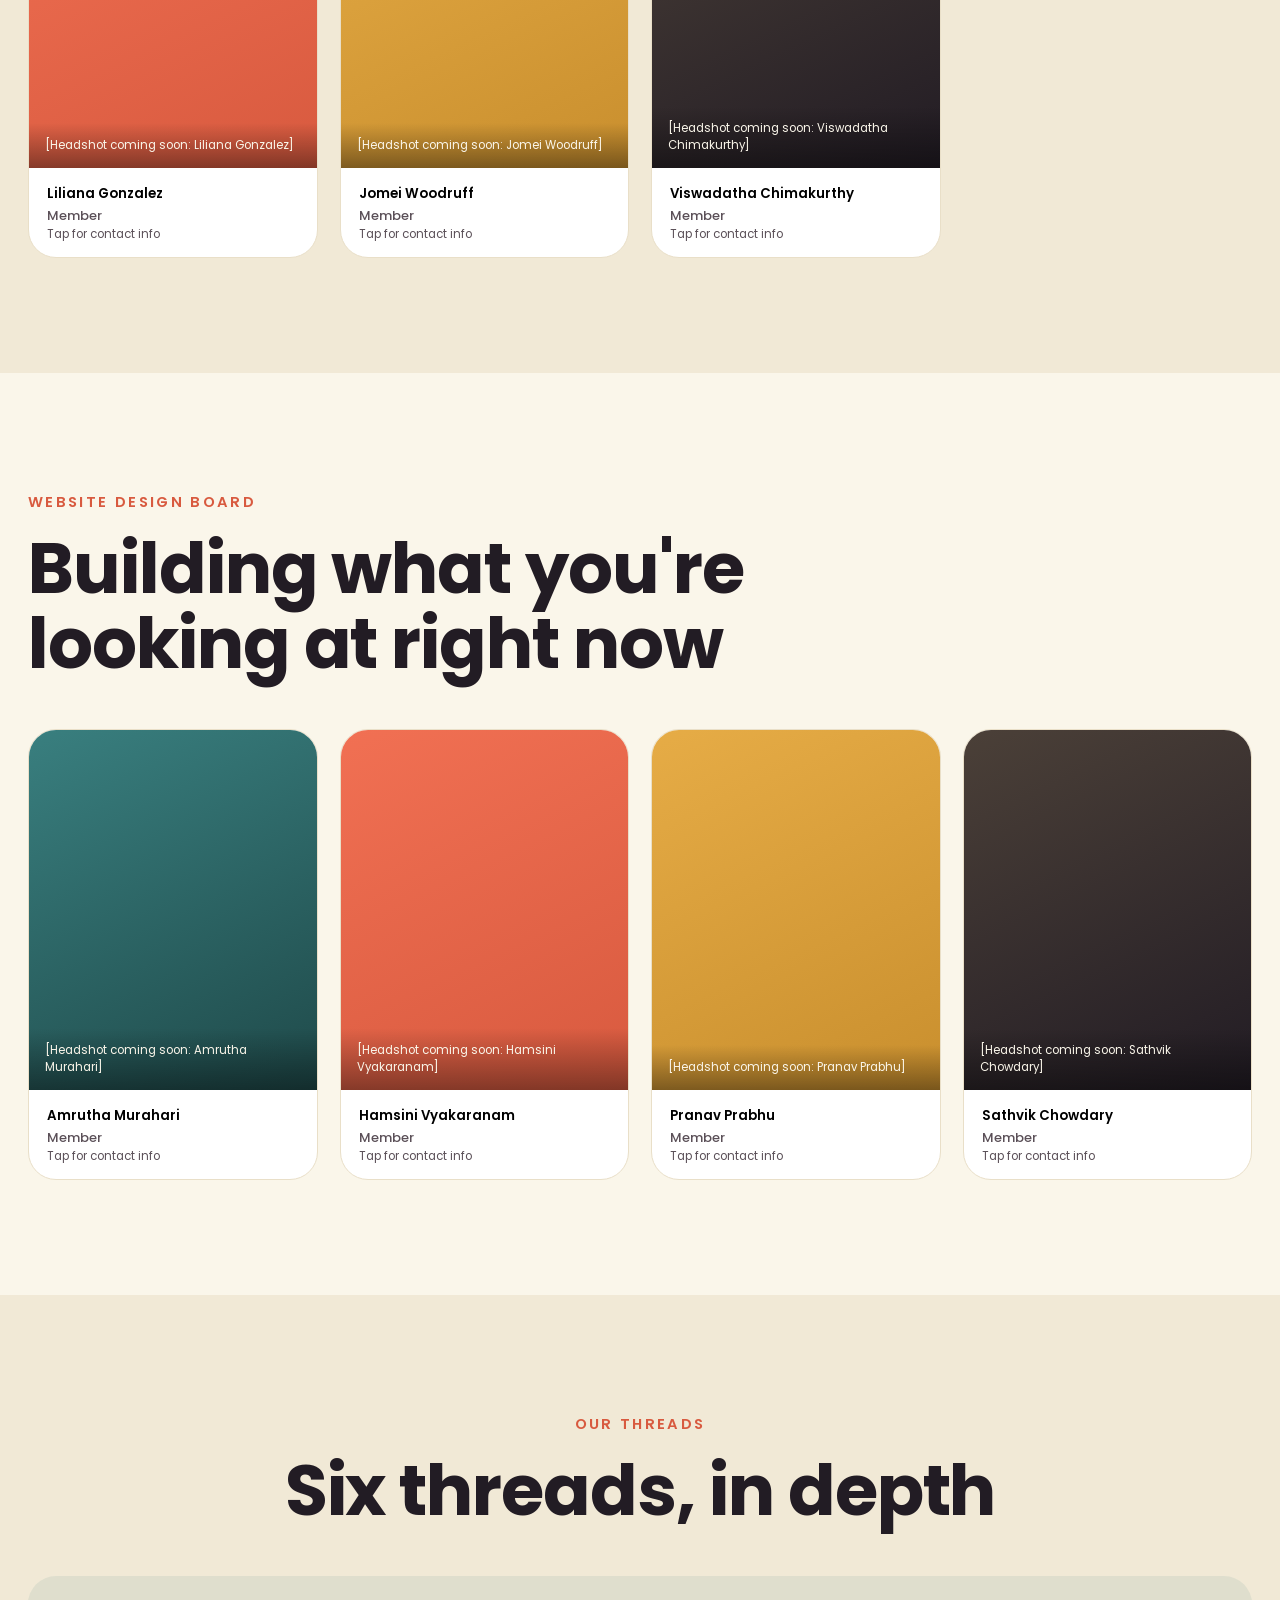
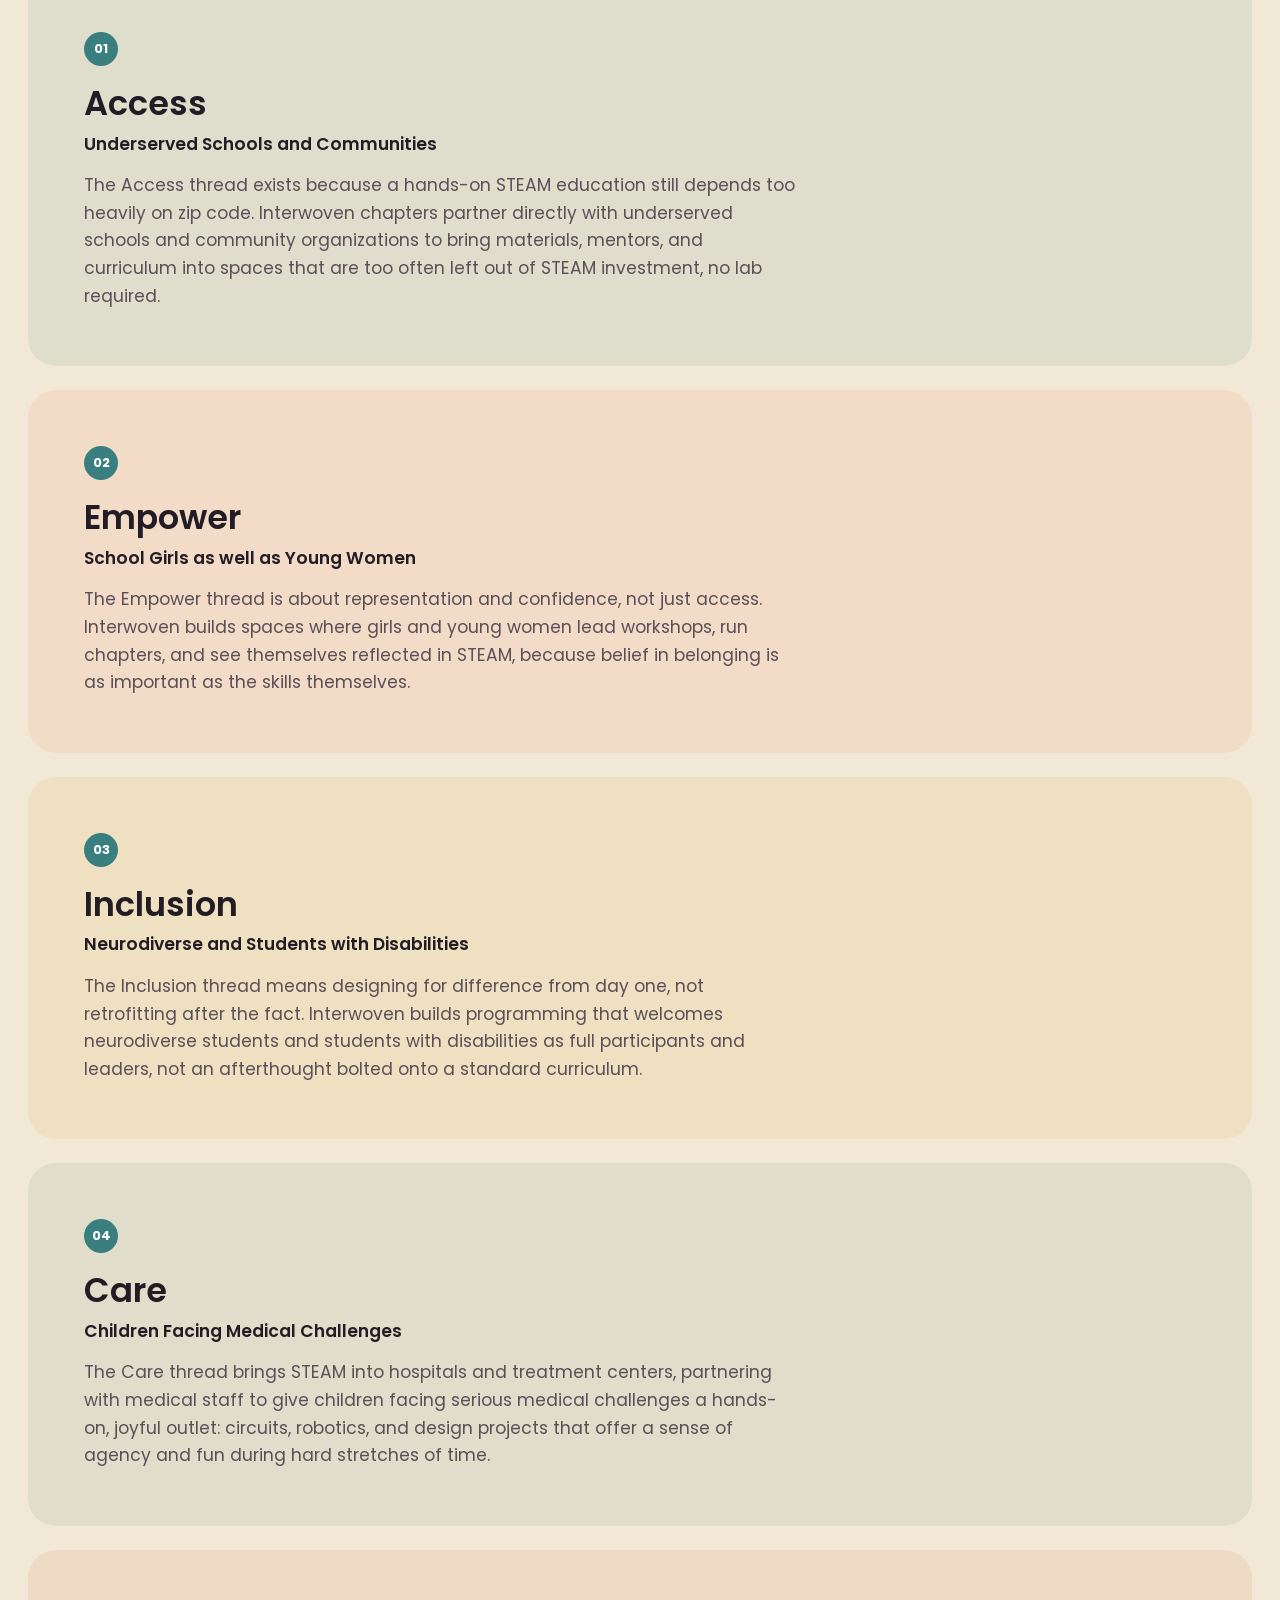
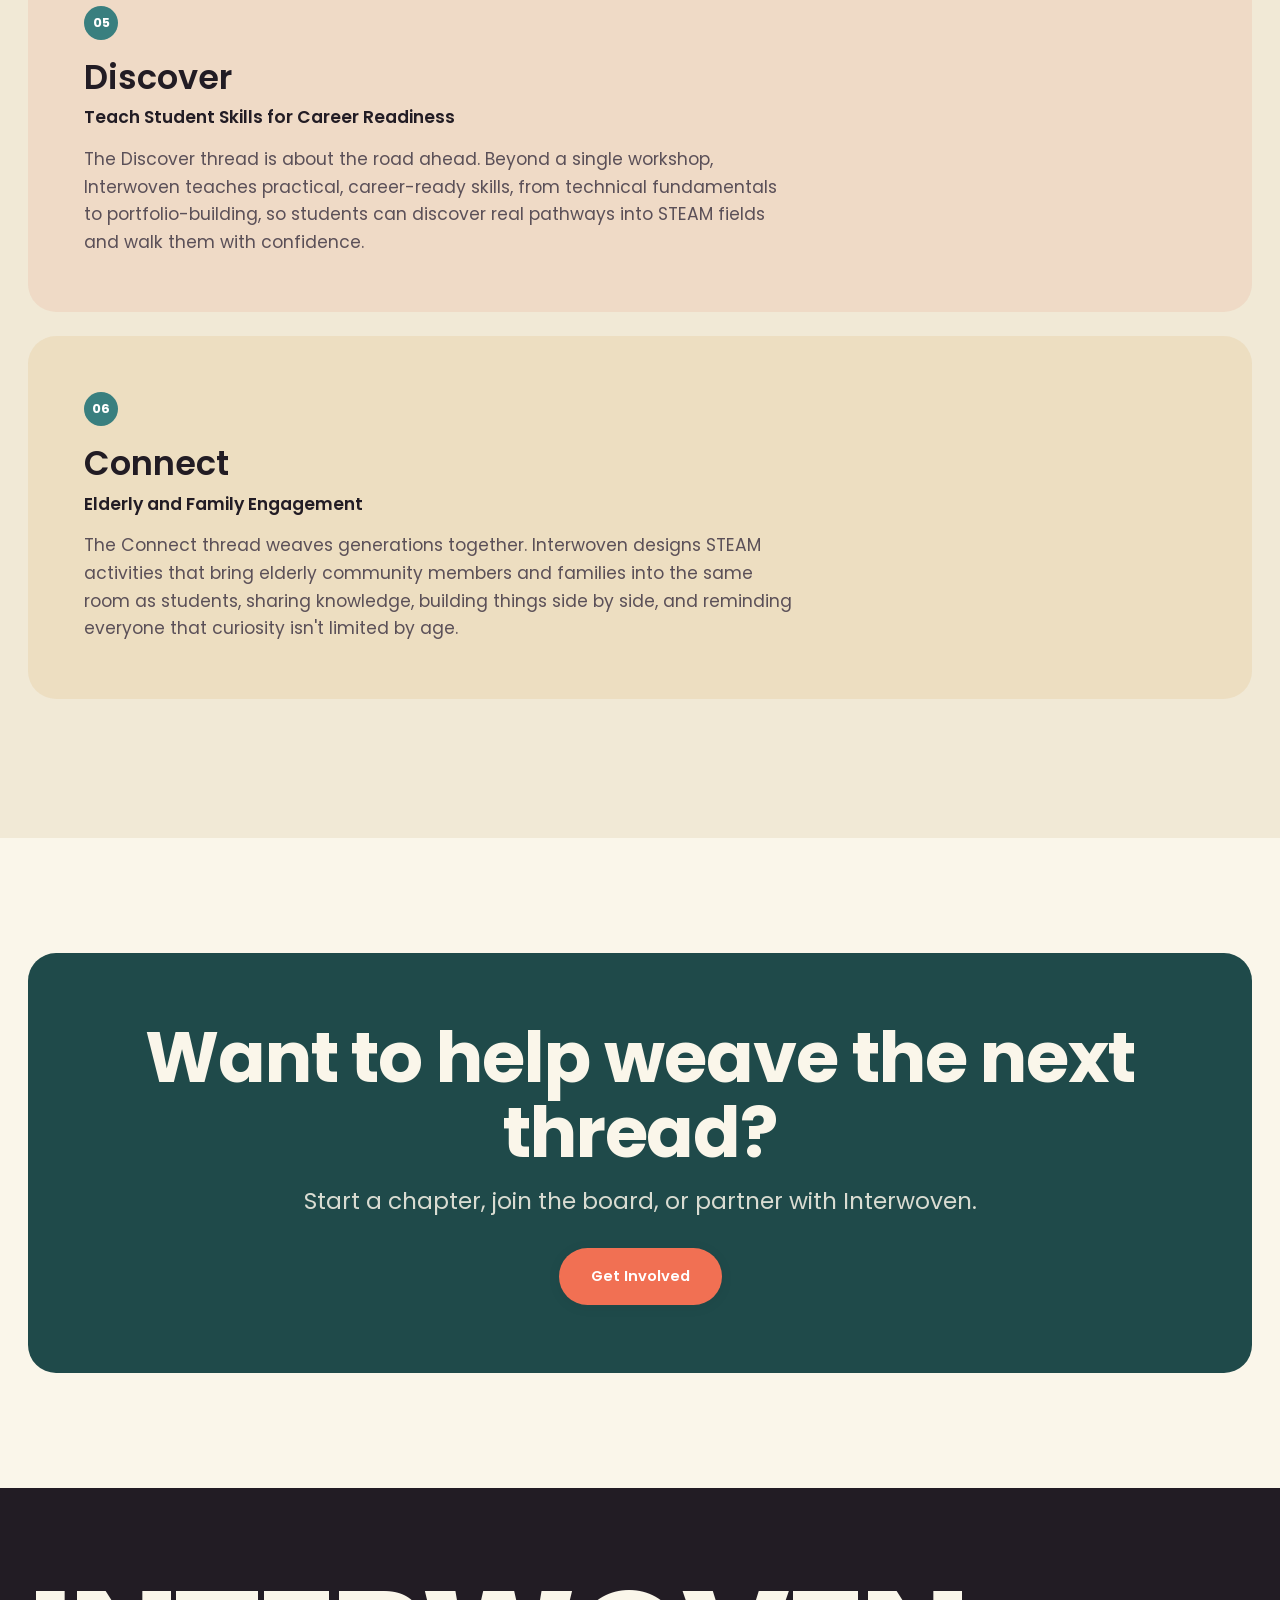
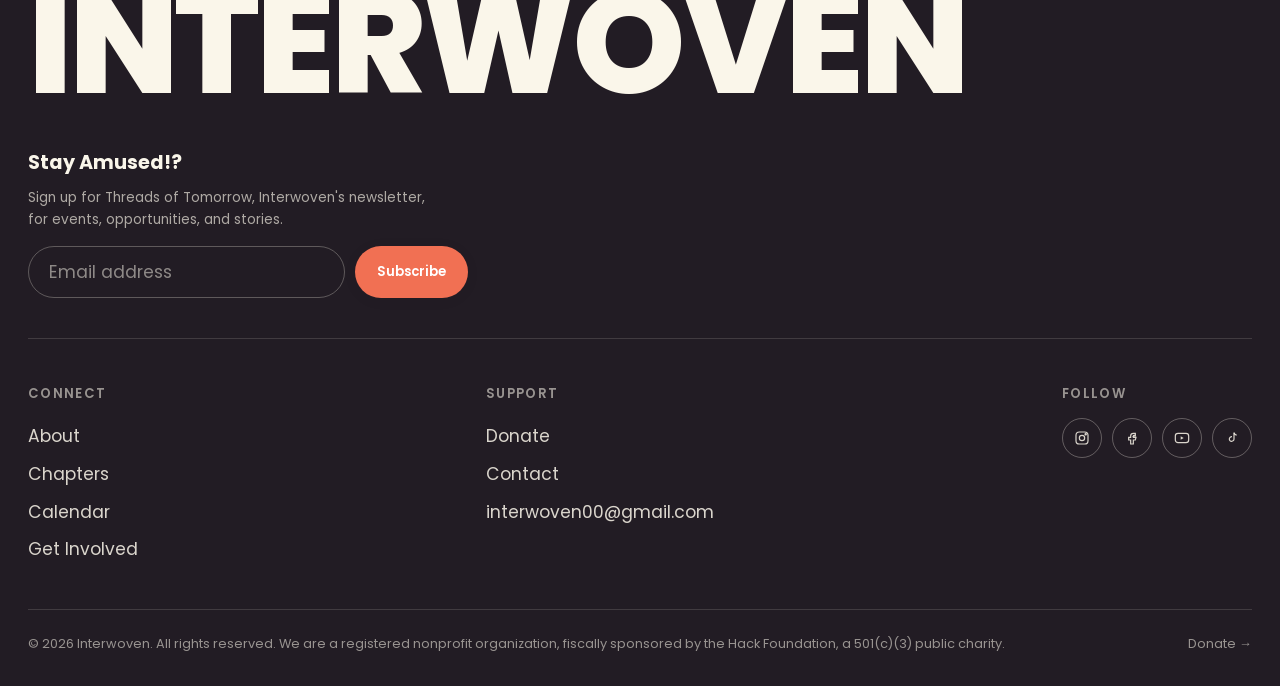
==== commit 38bf90af: "Add cache-busting version query to stylesheet link to force refresh" ====
--- a/about.html
+++ b/about.html
@@ -14,7 +14,7 @@
 <link rel="icon" href="assets/favicon-32.png" type="image/png" sizes="32x32">
 <link rel="icon" href="assets/favicon-16.png" type="image/png" sizes="16x16">
 <link rel="apple-touch-icon" href="assets/apple-touch-icon.png">
-<link rel="stylesheet" href="css/styles.css">
+<link rel="stylesheet" href="css/styles.css?v=20260820">
 </head>
 <body>
 <a class="skip-link" href="#main">Skip to main content</a>
--- a/css/styles.css
+++ b/css/styles.css
@@ -113,12 +113,11 @@
 @media (max-width: 640px){ .grid-2, .grid-3{ grid-template-columns: 1fr; } }
 
 .eyebrow{
-  display: inline-flex; align-items: flex-start; gap: 8px;
+  display: inline-flex; align-items: flex-start;
   font-size: var(--step--1); font-weight: 600; letter-spacing: 0.16em;
   text-transform: uppercase; color: var(--coral-deep);
   text-align: left;
 }
-.eyebrow::before{ content:""; width: 24px; height: 2px; background: currentColor; margin-top: 0.65em; flex-shrink: 0; }
 .eyebrow.center{ justify-content: center; }
 
 h1,.h1{ font-family: var(--font-display); font-weight: 800; font-size: var(--step-5); line-height: 1.02; letter-spacing: -0.02em; color: var(--ink); }
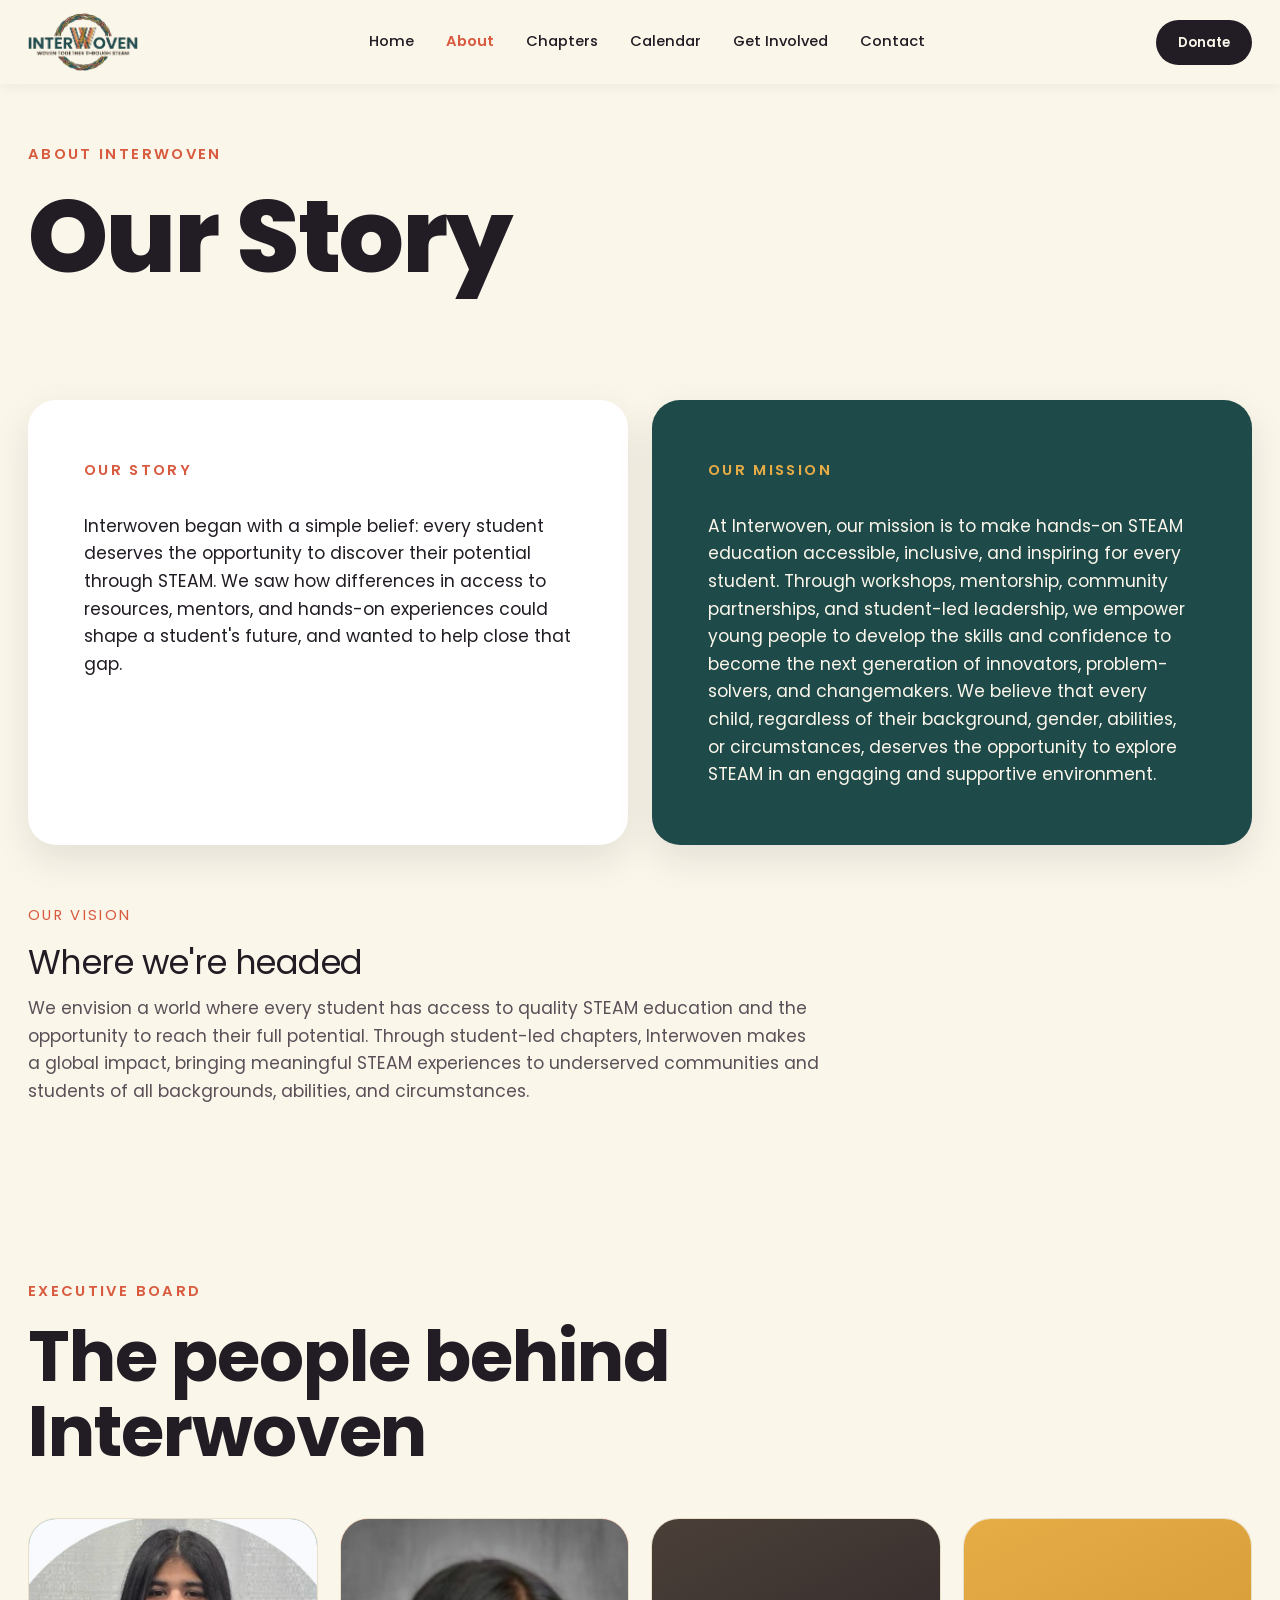
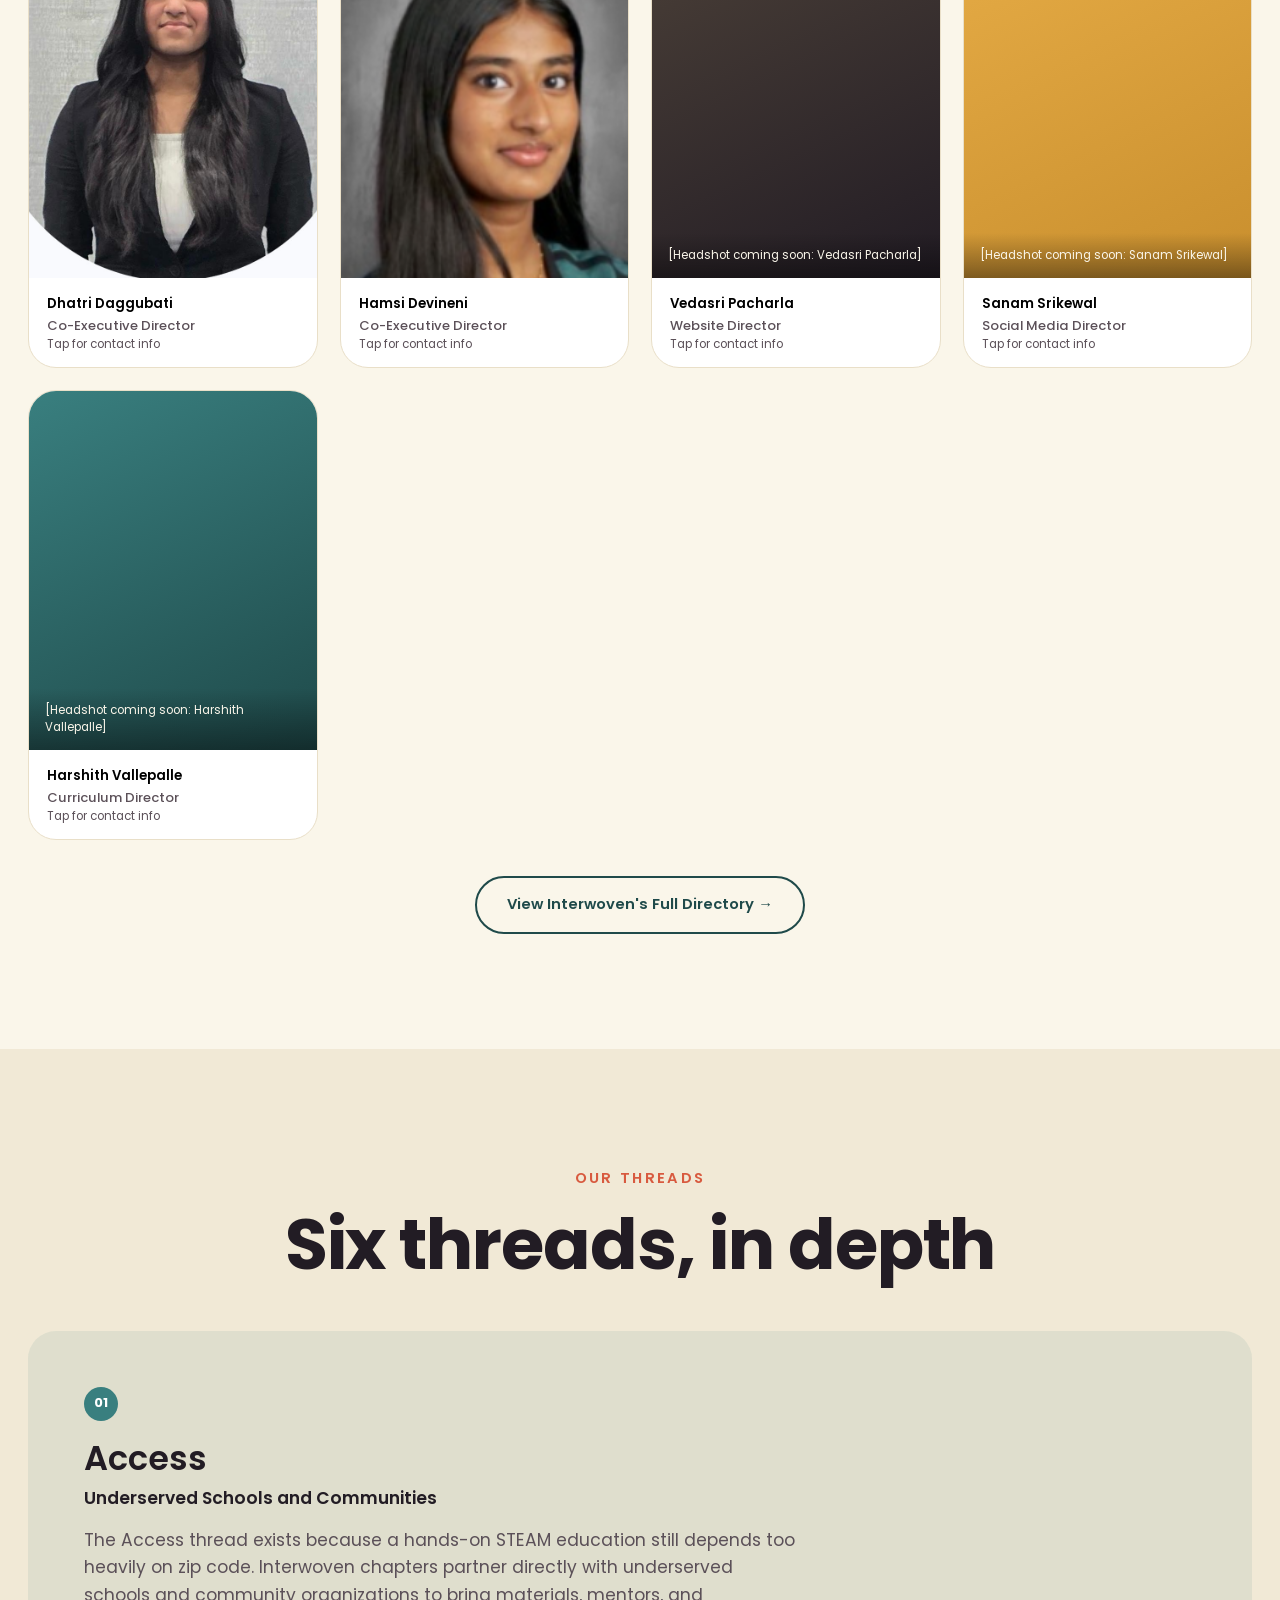
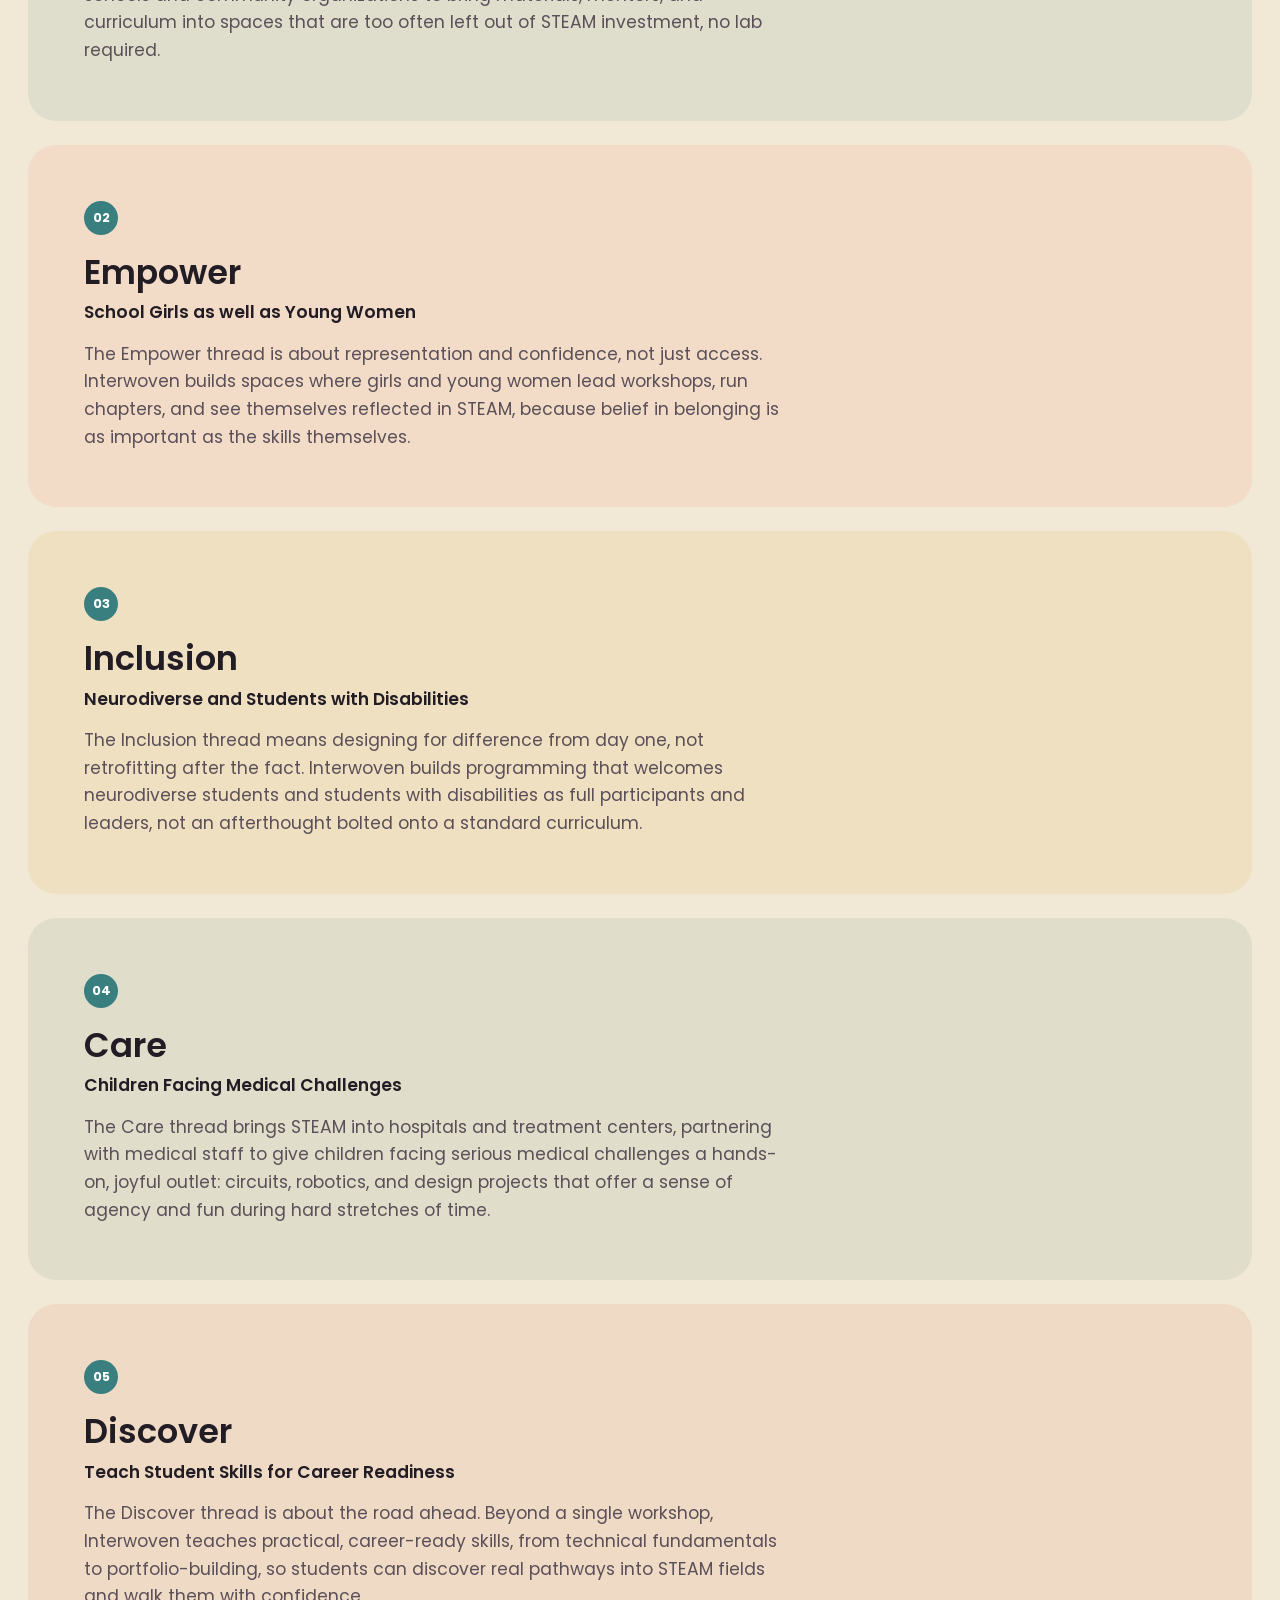
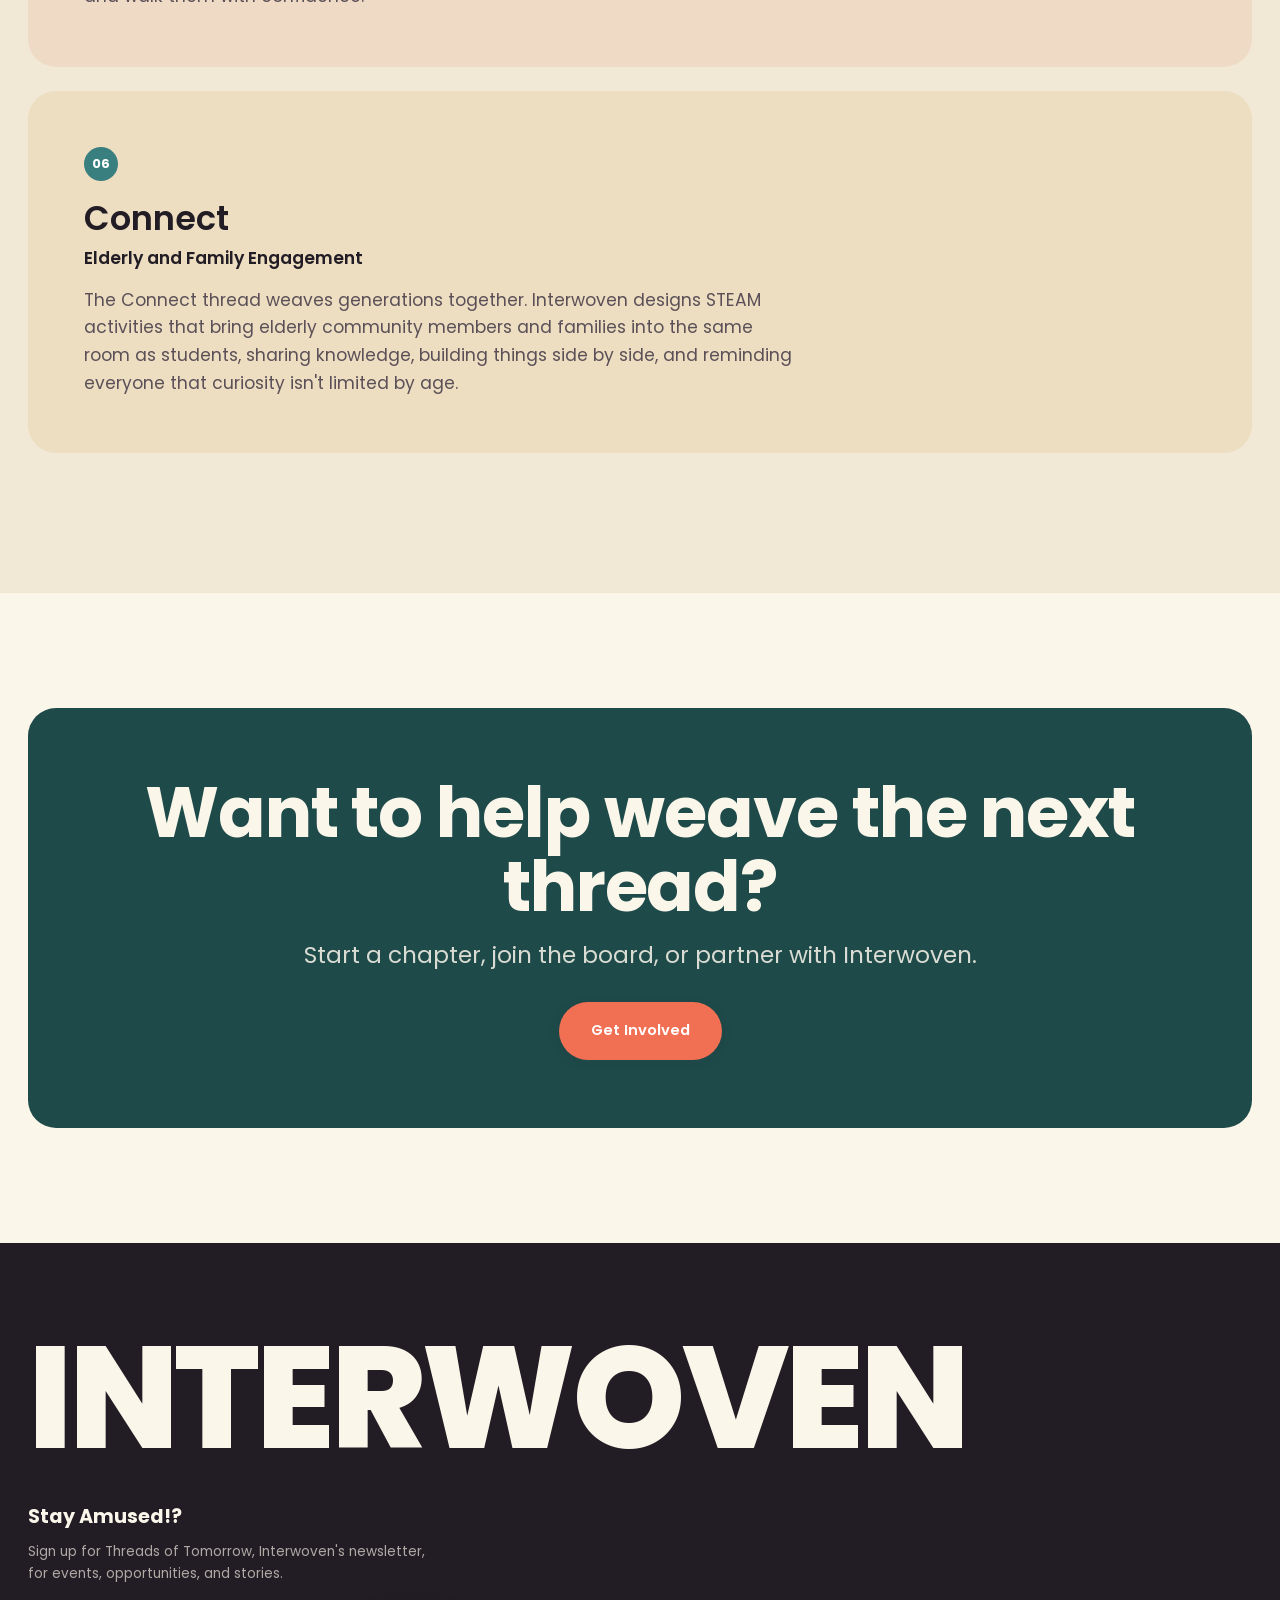
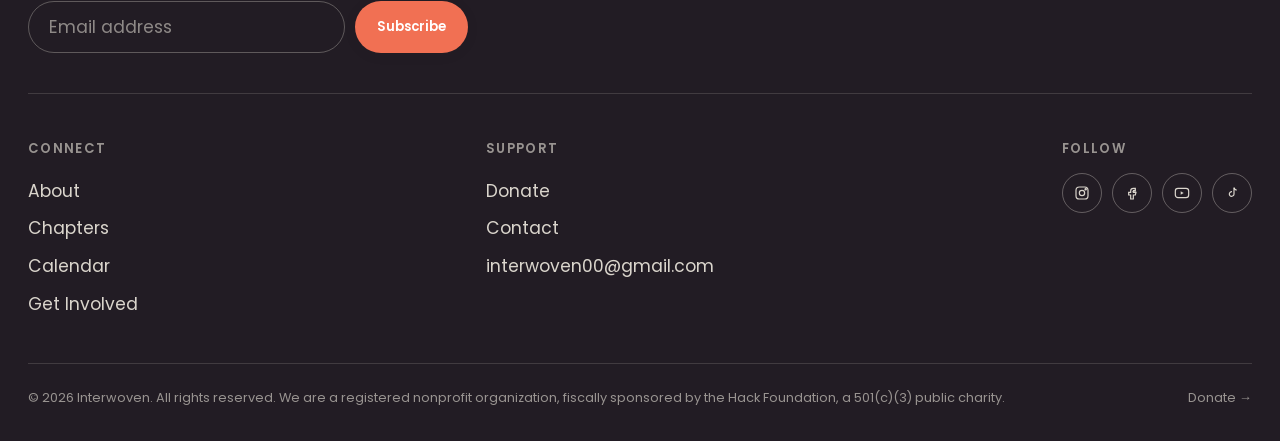
==== commit 306760f3: "Site updates: remove podcast section, roster/chapter overhaul, layout fixes - Remove Interwoven Podc" ====
--- a/about.html
+++ b/about.html
@@ -54,17 +54,18 @@
 
   <section class="section-tight">
     <div class="wrap">
-      <div class="plain-block" data-reveal>
-        <span class="eyebrow">Our Story</span>
-        <p style="margin-top:16px;">Interwoven began with a simple belief: every student deserves the opportunity to discover their potential through STEAM. We saw how differences in access to resources, mentors, and hands-on experiences could shape a student's future, and wanted to help close that gap.</p>
+      <div class="split-hero" data-reveal>
+        <div class="split-block story">
+          <span class="eyebrow">Our Story</span>
+          <p style="margin-top:16px;">Interwoven began with a simple belief: every student deserves the opportunity to discover their potential through STEAM. We saw how differences in access to resources, mentors, and hands-on experiences could shape a student's future, and wanted to help close that gap.</p>
+        </div>
+        <div class="split-block mission">
+          <span class="eyebrow">Our Mission</span>
+          <p style="margin-top:16px;">At Interwoven, our mission is to make hands-on STEAM education accessible, inclusive, and inspiring for every student. Through workshops, mentorship, community partnerships, and student-led leadership, we empower young people to develop the skills and confidence to become the next generation of innovators, problem-solvers, and changemakers. We believe that every child, regardless of their background, gender, abilities, or circumstances, deserves the opportunity to explore STEAM in an engaging and supportive environment.</p>
+        </div>
       </div>
 
-      <div class="plain-block" data-reveal>
-        <span class="eyebrow">Our Mission</span>
-        <p style="margin-top:16px;">At Interwoven, our mission is to make hands-on STEAM education accessible, inclusive, and inspiring for every student. Through workshops, mentorship, community partnerships, and student-led leadership, we empower young people to develop the skills and confidence to become the next generation of innovators, problem-solvers, and changemakers. We believe that every child, regardless of their background, gender, abilities, or circumstances, deserves the opportunity to explore STEAM in an engaging and supportive environment.</p>
-      </div>
-
-      <div class="plain-block" data-reveal>
+      <div class="plain-block" data-reveal style="margin-top:56px;">
         <span class="eyebrow" style="font-weight:400;">Our Vision</span>
         <h2 class="h3" style="margin-top:14px; font-weight:400;">Where we're headed</h2>
         <p style="margin-top:12px;">We envision a world where every student has access to quality STEAM education and the opportunity to reach their full potential. Through student-led chapters, Interwoven makes a global impact, bringing meaningful STEAM experiences to underserved communities and students of all backgrounds, abilities, and circumstances.</p>
@@ -85,30 +86,6 @@
       <div class="center" style="margin-top:36px;">
         <a href="directory.html" class="btn btn-secondary">View Interwoven's Full Directory →</a>
       </div>
-    </div>
-  </section>
-
-  <!-- ============ SOCIAL MEDIA BOARD ============ -->
-  <section class="section" style="background:var(--cream-deep);">
-    <div class="wrap">
-      <div class="section-head" data-reveal>
-        <span class="eyebrow">Social Media Board</span>
-        <h2 style="margin-top:16px;">Telling Interwoven's story</h2>
-      </div>
-
-      <div class="board-grid" id="board-grid-social" data-reveal></div>
-    </div>
-  </section>
-
-  <!-- ============ WEBSITE DESIGN BOARD ============ -->
-  <section class="section">
-    <div class="wrap">
-      <div class="section-head" data-reveal>
-        <span class="eyebrow">Website Design Board</span>
-        <h2 style="margin-top:16px;">Building what you're looking at right now</h2>
-      </div>
-
-      <div class="board-grid" id="board-grid-webdesign" data-reveal></div>
     </div>
   </section>
 
@@ -187,7 +164,7 @@
           <a href="https://instagram.com/interwoven0" target="_blank" rel="noopener" aria-label="Instagram"><svg width="16" height="16" viewBox="0 0 24 24" fill="none" stroke="currentColor" stroke-width="1.8"><rect x="3" y="3" width="18" height="18" rx="5"/><circle cx="12" cy="12" r="4"/><circle cx="17.5" cy="6.5" r="1"/></svg></a>
           <a href="https://facebook.com/interwoven0" target="_blank" rel="noopener" aria-label="Facebook"><svg width="16" height="16" viewBox="0 0 24 24" fill="none" stroke="currentColor" stroke-width="1.8"><path d="M14 9h3V5h-3a4 4 0 0 0-4 4v2H7v4h3v6h4v-6h3l1-4h-4V9a1 1 0 0 1 1-1z"/></svg></a>
           <a href="https://www.youtube.com/@Interwoven-steam" target="_blank" rel="noopener" aria-label="YouTube"><svg width="16" height="16" viewBox="0 0 24 24" fill="none" stroke="currentColor" stroke-width="1.8"><rect x="2" y="5" width="20" height="14" rx="4"/><path d="M10 9.5v5l4.5-2.5z" fill="currentColor" stroke="none"/></svg></a>
-          <a href="https://www.tiktok.com/@interwoven6" target="_blank" rel="noopener" aria-label="TikTok"><svg width="16" height="16" viewBox="0 0 24 24" fill="none" stroke="currentColor" stroke-width="1.8"><path d="M15 4v9.5a3.5 3.5 0 1 1-3-3.46"/><path d="M15 4c.3 2 1.6 3.4 4 3.7"/></svg></a>
+          <a href="https://www.tiktok.com/@interwoven_steam" target="_blank" rel="noopener" aria-label="TikTok"><svg width="16" height="16" viewBox="0 0 24 24" fill="none" stroke="currentColor" stroke-width="1.8"><path d="M15 4v9.5a3.5 3.5 0 1 1-3-3.46"/><path d="M15 4c.3 2 1.6 3.4 4 3.7"/></svg></a>
         </div>
       </div>
     </div>
--- a/css/styles.css
+++ b/css/styles.css
@@ -482,6 +482,15 @@
 .visually-hidden{ position: absolute; width: 1px; height: 1px; overflow: hidden; clip: rect(0 0 0 0); white-space: nowrap; }
 
 /* ---------- Split hero (About) ---------- */
+/* ---------- Split hero (About) ---------- */
+.split-hero{ display: grid; grid-template-columns: 1fr 1fr; gap: 24px; }
+@media (max-width: 820px){ .split-hero{ grid-template-columns: 1fr; } }
+.split-block{ padding: clamp(32px,5vw,56px); border-radius: var(--r-lg); box-shadow: var(--shadow-md); }
+.split-block.story{ background: var(--surface); }
+.split-block.mission{ background: var(--teal-deep); color: var(--cream); }
+.split-block.mission h3, .split-block.mission p{ color: var(--cream); }
+.split-block .eyebrow{ margin-bottom: 14px; }
+.split-block.mission .eyebrow{ color: var(--amber); }
 .plain-block{ max-width: 72ch; margin-bottom: 56px; }
 .plain-block:last-child{ margin-bottom: 0; }
 .plain-block p{ color: var(--text-soft); }
